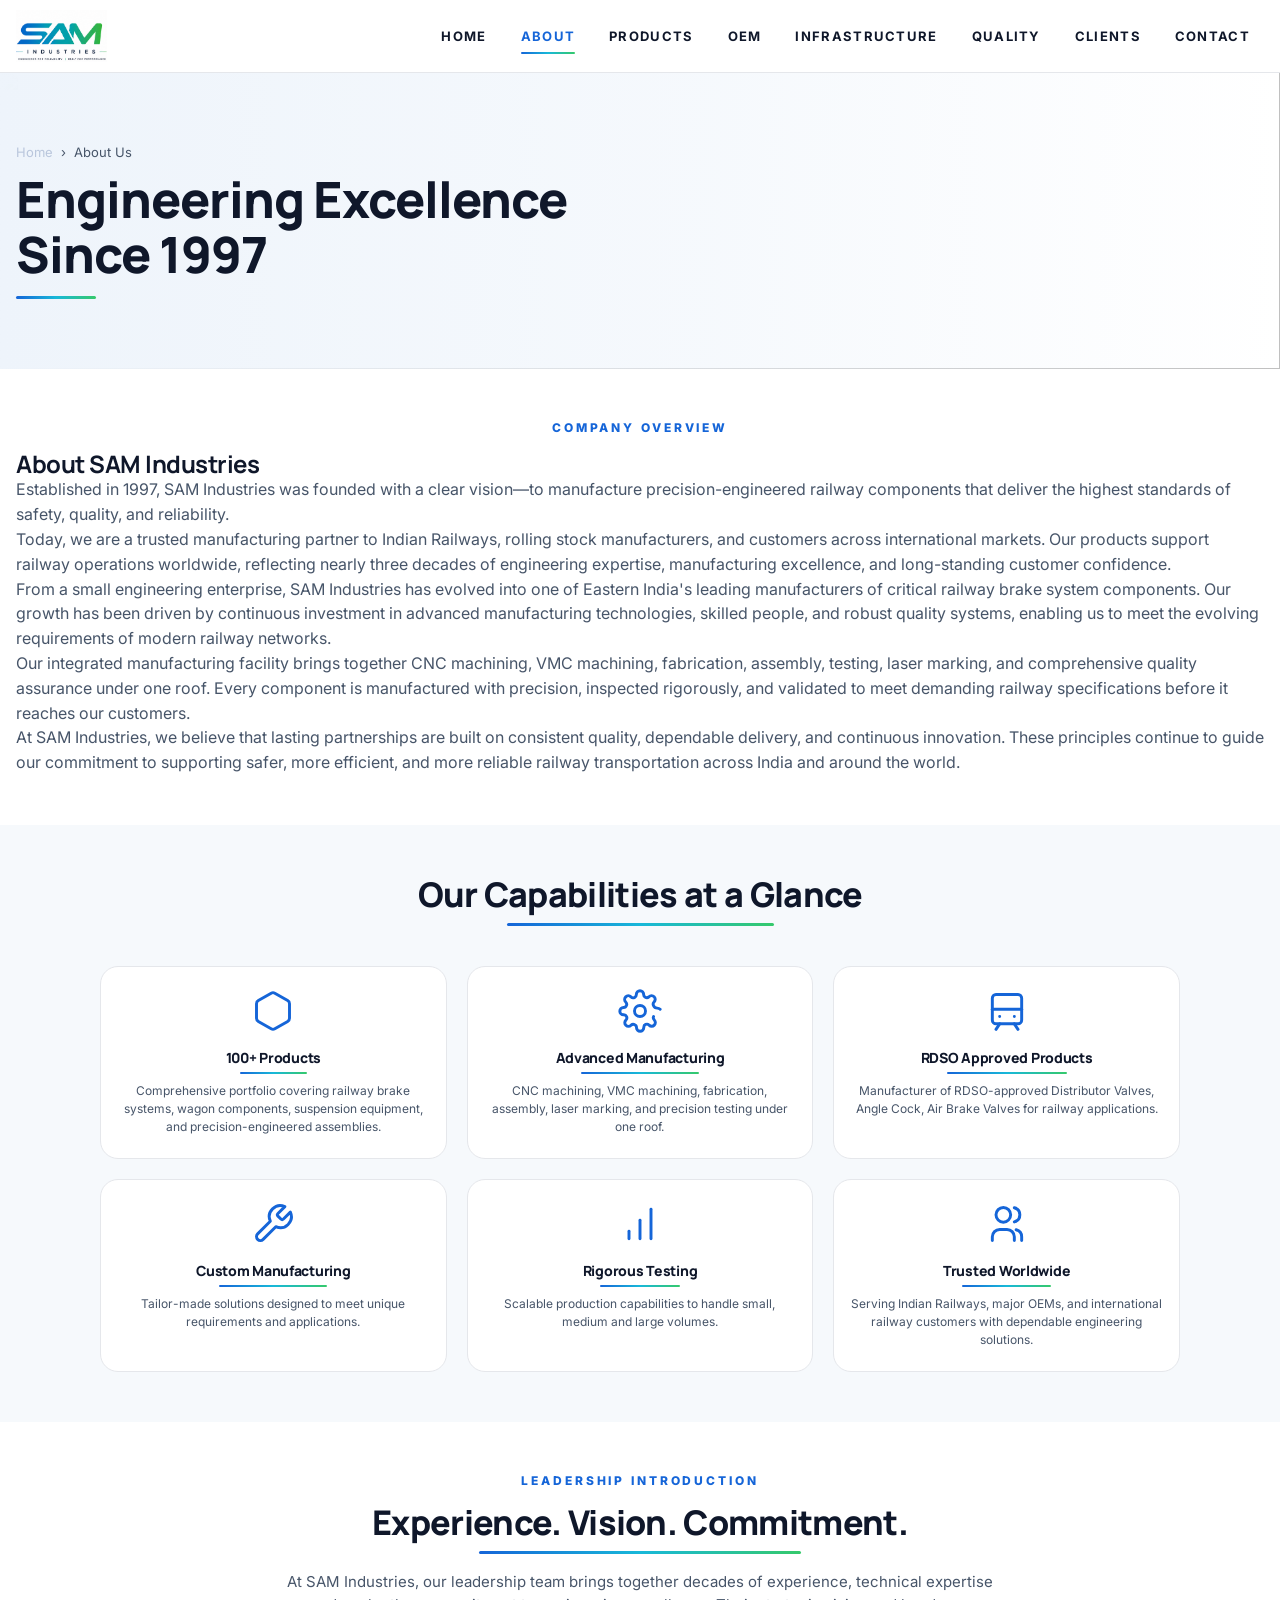
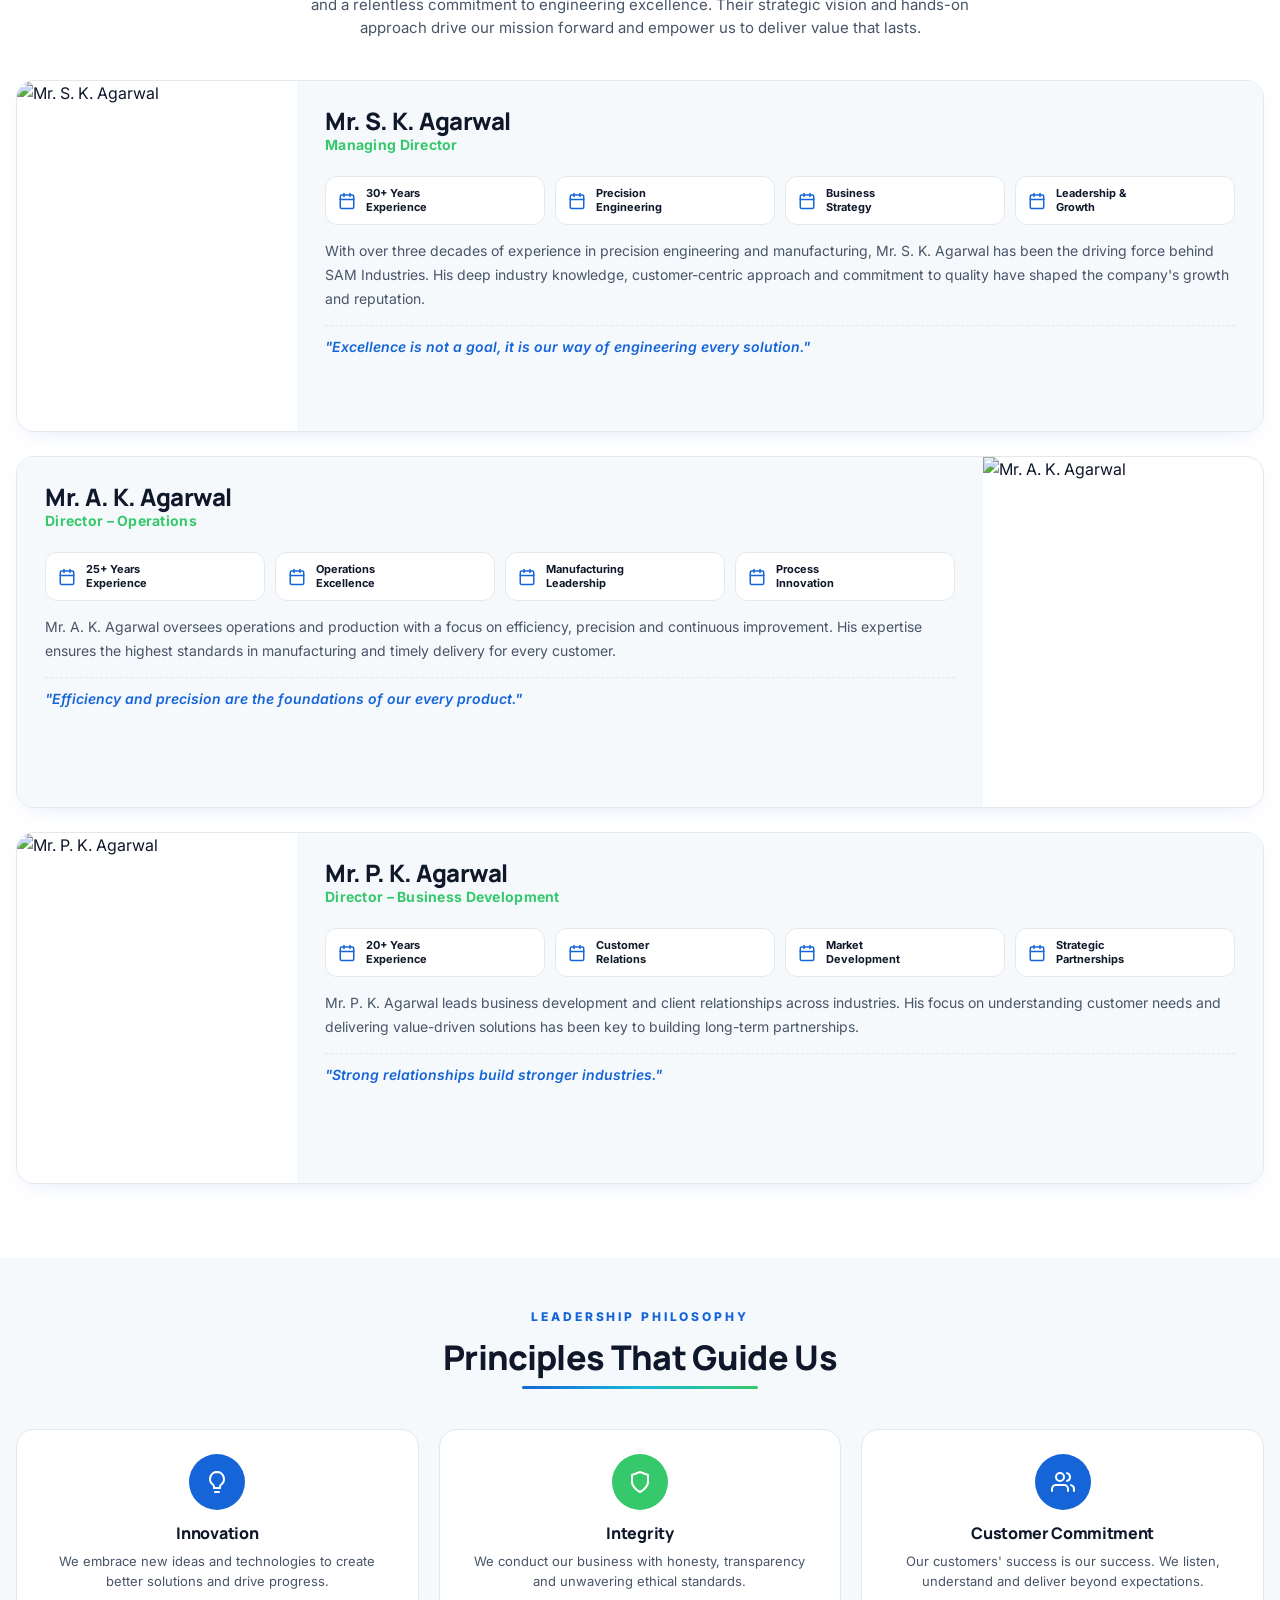
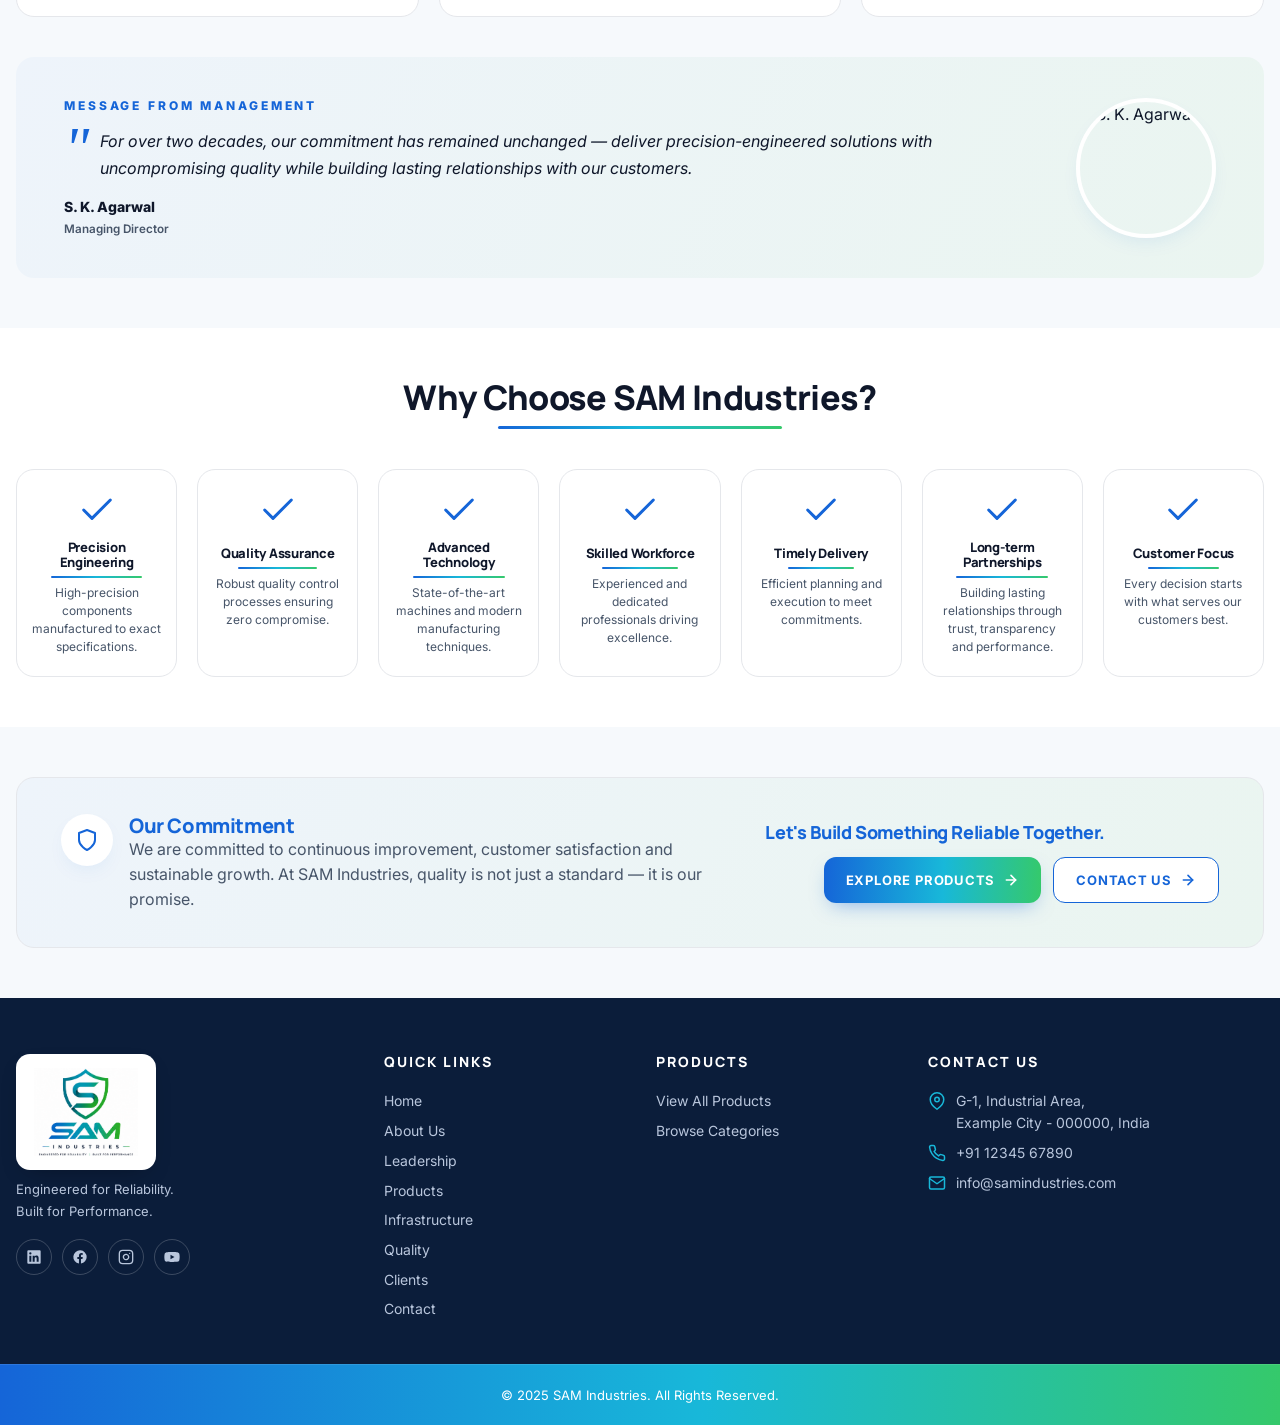
==== about.html @ 7acad13d "COntainerdive and about pages changes" ====
<!DOCTYPE html>
<html lang="en">
<head>
<meta charset="UTF-8">
<meta name="viewport" content="width=device-width, initial-scale=1.0">
<title>About — SAM Industries</title>
<meta name="description" content="Engineering Excellence Since 1997. Learn about SAM Industries mission, capabilities and story.">
<link rel="preconnect" href="https://fonts.googleapis.com">
<link rel="preconnect" href="https://fonts.gstatic.com" crossorigin>
<link rel="stylesheet" href="https://fonts.googleapis.com/css2?family=Inter:wght@400;500;600;700;800&family=Manrope:wght@500;600;700;800&display=swap">
<link rel="stylesheet" href="styles.css">
</head>
<body>

<!-- ============ NAVBAR ============ -->
<nav class="navbar">
  <div class="container nav-inner">
    <a href="index.html" class="logo brand-logo-nav-wrap"><img src="logo-nav.png" alt="SAM Industries" class="brand-logo-nav"></a>
    <div class="nav-menu">
      <a href="index.html">HOME</a>
      <a href="about.html" class="active">ABOUT</a>
      <a href="products.html">PRODUCTS</a>
      <a href="oem.html">OEM</a>
      <a href="infrastructure.html">INFRASTRUCTURE</a>
      <a href="quality.html">QUALITY</a>
      <a href="clients.html">CLIENTS</a>
      <a href="contact.html">CONTACT</a>
    </div>
    <button class="nav-toggle" aria-label="Toggle menu">
      <svg viewBox="0 0 24 24" fill="none" stroke="currentColor" stroke-width="2" stroke-linecap="round" stroke-linejoin="round"><line x1="4" y1="6" x2="20" y2="6"/><line x1="4" y1="12" x2="20" y2="12"/><line x1="4" y1="18" x2="20" y2="18"/></svg>
    </button>
  </div>
  <div class="mobile-menu">
    <a href="index.html">HOME</a>
    <a href="about.html" class="active">ABOUT</a>
    <a href="products.html">PRODUCTS</a>
    <a href="oem.html">OEM</a>
    <a href="infrastructure.html">INFRASTRUCTURE</a>
    <a href="quality.html">QUALITY</a>
    <a href="clients.html">CLIENTS</a>
    <a href="contact.html">CONTACT</a>
  </div>
</nav>
<main>
<section class="page-hero light" style="padding-block:70px">
  <div class="ph-bg"><img src="https://images.unsplash.com/photo-1581091226825-a6a2a5aee158?auto=format&fit=crop&w=1400&q=80" alt=""></div>
  <div class="container">
    <div class="breadcrumb"><a href="index.html">Home</a> &nbsp;›&nbsp; About Us</div>
    <h1>Engineering Excellence<br>Since 1997</h1>
    <div class="ph-line"></div>
  </div>
</section>
<section class="section">
  <div class="container">
    <!--<div class="split">-->
      <!--<div class="split-img"><img src="https://images.unsplash.com/photo-1504328345606-18bbc8c9d7d1?auto=format&fit=crop&w=1200&q=80" alt="Manufacturing floor"></div>-->
      <div>
        <div class="eyebrow">Company Overview</div>
        <h2>About SAM Industries</h2>
        <p>Established in 1997, SAM Industries was founded with a clear vision—to manufacture precision-engineered railway components that deliver the highest standards of safety, quality, and reliability.</p>
        <p>Today, we are a trusted manufacturing partner to Indian Railways, rolling stock manufacturers, and customers across international markets. Our products support railway operations worldwide, reflecting nearly three decades of engineering expertise, manufacturing excellence, and long-standing customer confidence.</p>
        <p>From a small engineering enterprise, SAM Industries has evolved into one of Eastern India's leading manufacturers of critical railway brake system components. Our growth has been driven by continuous investment in advanced manufacturing technologies, skilled people, and robust quality systems, enabling us to meet the evolving requirements of modern railway networks.</p>
        <p>Our integrated manufacturing facility brings together CNC machining, VMC machining, fabrication, assembly, testing, laser marking, and comprehensive quality assurance under one roof. Every component is manufactured with precision, inspected rigorously, and validated to meet demanding railway specifications before it reaches our customers.</p>
        <p>At SAM Industries, we believe that lasting partnerships are built on consistent quality, dependable delivery, and continuous innovation. These principles continue to guide our commitment to supporting safer, more efficient, and more reliable railway transportation across India and around the world.</p>
      </div>
    <!--</div>-->
  </div>
</section>
<section class="section bg-muted">
  <div class="container">
    
    <div class="section-title-wrap"><h2 class="section-title">Our Capabilities at a Glance</h2></div>
    <div class="cap-grid cap-grid-balanced">
      <div class="cap"><div class="cap-icon"><svg viewBox="0 0 24 24" fill="none" stroke="currentColor" stroke-linecap="round" stroke-linejoin="round"><path d="M21 16V8a2 2 0 0 0-1-1.73l-7-4a2 2 0 0 0-2 0l-7 4A2 2 0 0 0 3 8v8a2 2 0 0 0 1 1.73l7 4a2 2 0 0 0 2 0l7-4A2 2 0 0 0 21 16z"/></svg></div>
      <h4>100+ Products</h4><p>Comprehensive portfolio covering railway brake systems, wagon components, suspension equipment, and precision-engineered assemblies.</p></div><div class="cap"><div class="cap-icon"><svg viewBox="0 0 24 24" fill="none" stroke="currentColor" stroke-linecap="round" stroke-linejoin="round"><circle cx="12" cy="12" r="3"/><path d="M19.4 15a1.65 1.65 0 0 0 .33 1.82l.06.06a2 2 0 1 1-2.83 2.83l-.06-.06a1.65 1.65 0 0 0-1.82-.33 1.65 1.65 0 0 0-1 1.51V21a2 2 0 1 1-4 0v-.09A1.65 1.65 0 0 0 9 19.4a1.65 1.65 0 0 0-1.82.33l-.06.06a2 2 0 1 1-2.83-2.83l.06-.06a1.65 1.65 0 0 0 .33-1.82 1.65 1.65 0 0 0-1.51-1H3a2 2 0 1 1 0-4h.09A1.65 1.65 0 0 0 4.6 9a1.65 1.65 0 0 0-.33-1.82l-.06-.06a2 2 0 1 1 2.83-2.83l.06.06a1.65 1.65 0 0 0 1.82.33H9a1.65 1.65 0 0 0 1-1.51V3a2 2 0 1 1 4 0v.09a1.65 1.65 0 0 0 1 1.51 1.65 1.65 0 0 0 1.82-.33l.06-.06a2 2 0 1 1 2.83 2.83l-.06.06a1.65 1.65 0 0 0-.33 1.82V9c.36.86 1.16 1.42 2.09 1.42.6 0 1.16.24 1.58.66"/></svg></div>
      <h4>Advanced Manufacturing</h4><p>CNC machining, VMC machining, fabrication, assembly, laser marking, and precision testing under one roof.</p></div><div class="cap"><div class="cap-icon"><svg viewBox="0 0 24 24" fill="none" stroke="currentColor" stroke-linecap="round" stroke-linejoin="round"><rect x="4" y="3" width="16" height="16" rx="2"/><path d="M4 11h16"/><path d="M8 15h.01M16 15h.01"/><path d="m8 19-2 3M16 19l2 3"/></svg></div>
      <h4>RDSO Approved Products</h4><p>Manufacturer of RDSO-approved Distributor Valves, Angle Cock, Air Brake Valves for railway applications.</p></div><div class="cap"><div class="cap-icon"><svg viewBox="0 0 24 24" fill="none" stroke="currentColor" stroke-linecap="round" stroke-linejoin="round"><path d="M14.7 6.3a1 1 0 0 0 0 1.4l1.6 1.6a1 1 0 0 0 1.4 0l3.77-3.77a6 6 0 0 1-7.94 7.94l-6.91 6.91a2.12 2.12 0 0 1-3-3l6.91-6.91a6 6 0 0 1 7.94-7.94l-3.76 3.76z"/></svg></div>
      <h4>Custom Manufacturing</h4><p>Tailor-made solutions designed to meet unique requirements and applications.</p></div><div class="cap"><div class="cap-icon"><svg viewBox="0 0 24 24" fill="none" stroke="currentColor" stroke-linecap="round" stroke-linejoin="round"><line x1="12" y1="20" x2="12" y2="10"/><line x1="18" y1="20" x2="18" y2="4"/><line x1="6" y1="20" x2="6" y2="16"/></svg></div>
      <h4>Rigorous Testing</h4><p>Scalable production capabilities to handle small, medium and large volumes.</p></div><div class="cap"><div class="cap-icon"><svg viewBox="0 0 24 24" fill="none" stroke="currentColor" stroke-linecap="round" stroke-linejoin="round"><path d="M20 21v-2a4 4 0 0 0-3-3.87"/><path d="M4 21v-2a4 4 0 0 1 4-4h4a4 4 0 0 1 4 4v2"/><circle cx="10" cy="7" r="4"/><path d="M16 3.13a4 4 0 0 1 0 7.75"/></svg></div>
      <h4>Trusted Worldwide</h4><p>Serving Indian Railways, major OEMs, and international railway customers with dependable engineering solutions.</p></div>
    </div>
  </div>
</section>
<!--
<section class="section">
  <div class="container">
    <div class="split">
      <div>
        <div class="eyebrow">Our Story</div>
        <h2>Built on Passion. Driven by Precision.</h2>
        <p>SAM Industries began its journey in 1997 with a simple belief — precision and integrity can create reliable solutions that industries can depend on.</p>
        <p>What started as a small engineering unit has today grown into a modern manufacturing company known for quality, reliability and technical expertise.</p>
        <p>Over the years, we have continuously invested in advanced technology, upgraded our infrastructure and developed a skilled team that shares our commitment to excellence.</p>
        <p>Today, we take pride in delivering precision components that contribute to the efficiency and safety of critical applications across industries.</p>
      </div>
      <div class="split-img"><img src="https://images.unsplash.com/photo-1565043666747-69f6646db940?auto=format&fit=crop&w=1400&q=80" alt="Precision machining"></div>
    </div>
  </div>
</section>
<section class="section bg-muted">
  <div class="container">
    <div class="section-title-wrap"><h2 class="section-title">Vision, Mission &amp; Core Values</h2></div>
    <div class="vmv-wide">
      <div class="vmv-card"><div class="vmv-icon"><svg viewBox="0 0 24 24" fill="none" stroke="currentColor" stroke-width="1.8" stroke-linecap="round" stroke-linejoin="round"><path d="M1 12s4-8 11-8 11 8 11 8-4 8-11 8-11-8-11-8z"/><circle cx="12" cy="12" r="3"/></svg></div><div class="body"><h3>Our Vision</h3><p>To be a globally respected engineering company known for precision, innovation and reliability.</p></div></div>
      <div class="vmv-card"><div class="vmv-icon"><svg viewBox="0 0 24 24" fill="none" stroke="currentColor" stroke-width="1.8" stroke-linecap="round" stroke-linejoin="round"><circle cx="12" cy="12" r="10"/><circle cx="12" cy="12" r="6"/><circle cx="12" cy="12" r="2"/></svg></div><div class="body"><h3>Our Mission</h3><p>To deliver high-quality engineering solutions through innovation, advanced technology and a customer-first approach.</p></div></div>
      <div class="vmv-card"><div class="vmv-icon" style="background:#eaf5f0;color:var(--brand-green)"><svg viewBox="0 0 24 24" fill="none" stroke="currentColor" stroke-width="1.8" stroke-linecap="round" stroke-linejoin="round"><path d="M6 3h12l4 6-10 12L2 9z"/></svg></div><div class="body"><h3 style="color:var(--brand-green)">Our Core Values</h3><ul><li>Integrity in every action</li><li>Quality in every product</li><li>Innovation in our approach</li><li>Commitment to our customers</li><li>Respect for our people</li></ul></div></div>
    </div>
  </div>
</section>
-->
<section class="section">
  <div class="container">
    <div class="section-title-wrap">
      <div class="eyebrow">Leadership Introduction</div>
      <h2 class="section-title">Experience. Vision. Commitment.</h2>
      <p class="section-lead">At SAM Industries, our leadership team brings together decades of experience, technical expertise and a relentless commitment to engineering excellence. Their strategic vision and hands-on approach drive our mission forward and empower us to deliver value that lasts.</p>
    </div>
    
      <div class="leader-card">
        <div class="l-img"><img src="https://images.unsplash.com/photo-1560250097-0b93528c311a?auto=format&fit=crop&w=600&q=80" alt="Mr. S. K. Agarwal"></div>
        <div class="l-body">
          <div><h3>Mr. S. K. Agarwal</h3><div class="role">Managing Director</div></div>
          <div class="leader-badges"><div class="leader-badge"><svg viewBox="0 0 24 24" fill="none" stroke="currentColor" stroke-width="2" stroke-linecap="round" stroke-linejoin="round"><rect x="3" y="4" width="18" height="18" rx="2"/><line x1="16" y1="2" x2="16" y2="6"/><line x1="8" y1="2" x2="8" y2="6"/><line x1="3" y1="10" x2="21" y2="10"/></svg><span>30+ Years<br>Experience</span></div><div class="leader-badge"><svg viewBox="0 0 24 24" fill="none" stroke="currentColor" stroke-width="2" stroke-linecap="round" stroke-linejoin="round"><rect x="3" y="4" width="18" height="18" rx="2"/><line x1="16" y1="2" x2="16" y2="6"/><line x1="8" y1="2" x2="8" y2="6"/><line x1="3" y1="10" x2="21" y2="10"/></svg><span>Precision<br>Engineering</span></div><div class="leader-badge"><svg viewBox="0 0 24 24" fill="none" stroke="currentColor" stroke-width="2" stroke-linecap="round" stroke-linejoin="round"><rect x="3" y="4" width="18" height="18" rx="2"/><line x1="16" y1="2" x2="16" y2="6"/><line x1="8" y1="2" x2="8" y2="6"/><line x1="3" y1="10" x2="21" y2="10"/></svg><span>Business<br>Strategy</span></div><div class="leader-badge"><svg viewBox="0 0 24 24" fill="none" stroke="currentColor" stroke-width="2" stroke-linecap="round" stroke-linejoin="round"><rect x="3" y="4" width="18" height="18" rx="2"/><line x1="16" y1="2" x2="16" y2="6"/><line x1="8" y1="2" x2="8" y2="6"/><line x1="3" y1="10" x2="21" y2="10"/></svg><span>Leadership &<br>Growth</span></div></div>
          <p class="l-bio">With over three decades of experience in precision engineering and manufacturing, Mr. S. K. Agarwal has been the driving force behind SAM Industries. His deep industry knowledge, customer-centric approach and commitment to quality have shaped the company's growth and reputation.</p>
          <p class="l-quote">"Excellence is not a goal, it is our way of engineering every solution."</p>
        </div>
        
      </div>
      <div class="leader-card reverse">
        
        <div class="l-body">
          <div><h3>Mr. A. K. Agarwal</h3><div class="role">Director – Operations</div></div>
          <div class="leader-badges"><div class="leader-badge"><svg viewBox="0 0 24 24" fill="none" stroke="currentColor" stroke-width="2" stroke-linecap="round" stroke-linejoin="round"><rect x="3" y="4" width="18" height="18" rx="2"/><line x1="16" y1="2" x2="16" y2="6"/><line x1="8" y1="2" x2="8" y2="6"/><line x1="3" y1="10" x2="21" y2="10"/></svg><span>25+ Years<br>Experience</span></div><div class="leader-badge"><svg viewBox="0 0 24 24" fill="none" stroke="currentColor" stroke-width="2" stroke-linecap="round" stroke-linejoin="round"><rect x="3" y="4" width="18" height="18" rx="2"/><line x1="16" y1="2" x2="16" y2="6"/><line x1="8" y1="2" x2="8" y2="6"/><line x1="3" y1="10" x2="21" y2="10"/></svg><span>Operations<br>Excellence</span></div><div class="leader-badge"><svg viewBox="0 0 24 24" fill="none" stroke="currentColor" stroke-width="2" stroke-linecap="round" stroke-linejoin="round"><rect x="3" y="4" width="18" height="18" rx="2"/><line x1="16" y1="2" x2="16" y2="6"/><line x1="8" y1="2" x2="8" y2="6"/><line x1="3" y1="10" x2="21" y2="10"/></svg><span>Manufacturing<br>Leadership</span></div><div class="leader-badge"><svg viewBox="0 0 24 24" fill="none" stroke="currentColor" stroke-width="2" stroke-linecap="round" stroke-linejoin="round"><rect x="3" y="4" width="18" height="18" rx="2"/><line x1="16" y1="2" x2="16" y2="6"/><line x1="8" y1="2" x2="8" y2="6"/><line x1="3" y1="10" x2="21" y2="10"/></svg><span>Process<br>Innovation</span></div></div>
          <p class="l-bio">Mr. A. K. Agarwal oversees operations and production with a focus on efficiency, precision and continuous improvement. His expertise ensures the highest standards in manufacturing and timely delivery for every customer.</p>
          <p class="l-quote">"Efficiency and precision are the foundations of our every product."</p>
        </div>
        <div class="l-img"><img src="https://images.unsplash.com/photo-1519085360753-af0119f7cbe7?auto=format&fit=crop&w=600&q=80" alt="Mr. A. K. Agarwal"></div>
      </div>
      <div class="leader-card">
        <div class="l-img"><img src="https://images.unsplash.com/photo-1573496359142-b8d87734a5a2?auto=format&fit=crop&w=600&q=80" alt="Mr. P. K. Agarwal"></div>
        <div class="l-body">
          <div><h3>Mr. P. K. Agarwal</h3><div class="role">Director – Business Development</div></div>
          <div class="leader-badges"><div class="leader-badge"><svg viewBox="0 0 24 24" fill="none" stroke="currentColor" stroke-width="2" stroke-linecap="round" stroke-linejoin="round"><rect x="3" y="4" width="18" height="18" rx="2"/><line x1="16" y1="2" x2="16" y2="6"/><line x1="8" y1="2" x2="8" y2="6"/><line x1="3" y1="10" x2="21" y2="10"/></svg><span>20+ Years<br>Experience</span></div><div class="leader-badge"><svg viewBox="0 0 24 24" fill="none" stroke="currentColor" stroke-width="2" stroke-linecap="round" stroke-linejoin="round"><rect x="3" y="4" width="18" height="18" rx="2"/><line x1="16" y1="2" x2="16" y2="6"/><line x1="8" y1="2" x2="8" y2="6"/><line x1="3" y1="10" x2="21" y2="10"/></svg><span>Customer<br>Relations</span></div><div class="leader-badge"><svg viewBox="0 0 24 24" fill="none" stroke="currentColor" stroke-width="2" stroke-linecap="round" stroke-linejoin="round"><rect x="3" y="4" width="18" height="18" rx="2"/><line x1="16" y1="2" x2="16" y2="6"/><line x1="8" y1="2" x2="8" y2="6"/><line x1="3" y1="10" x2="21" y2="10"/></svg><span>Market<br>Development</span></div><div class="leader-badge"><svg viewBox="0 0 24 24" fill="none" stroke="currentColor" stroke-width="2" stroke-linecap="round" stroke-linejoin="round"><rect x="3" y="4" width="18" height="18" rx="2"/><line x1="16" y1="2" x2="16" y2="6"/><line x1="8" y1="2" x2="8" y2="6"/><line x1="3" y1="10" x2="21" y2="10"/></svg><span>Strategic<br>Partnerships</span></div></div>
          <p class="l-bio">Mr. P. K. Agarwal leads business development and client relationships across industries. His focus on understanding customer needs and delivering value-driven solutions has been key to building long-term partnerships.</p>
          <p class="l-quote">"Strong relationships build stronger industries."</p>
        </div>
        
      </div>
  </div>
</section>
<section class="section bg-muted">
  <div class="container">
    <div class="section-title-wrap">
      <div class="eyebrow">Leadership Philosophy</div>
      <h2 class="section-title">Principles That Guide Us</h2>
    </div>
    <div class="principles-grid">
      <div class="principle"><div class="p-icon blue"><svg viewBox="0 0 24 24" fill="none" stroke="currentColor" stroke-width="2" stroke-linecap="round" stroke-linejoin="round"><path d="M9 18h6"/><path d="M10 22h4"/><path d="M12 2a7 7 0 0 0-4 12.7c.7.5 1 1.3 1 2.1V18h6v-1.2c0-.8.3-1.6 1-2.1A7 7 0 0 0 12 2z"/></svg></div><h4>Innovation</h4><p>We embrace new ideas and technologies to create better solutions and drive progress.</p></div>
      <div class="principle"><div class="p-icon green"><svg viewBox="0 0 24 24" fill="none" stroke="currentColor" stroke-width="2" stroke-linecap="round" stroke-linejoin="round"><path d="M12 22s8-4 8-10V5l-8-3-8 3v7c0 6 8 10 8 10z"/></svg></div><h4>Integrity</h4><p>We conduct our business with honesty, transparency and unwavering ethical standards.</p></div>
      <div class="principle"><div class="p-icon blue"><svg viewBox="0 0 24 24" fill="none" stroke="currentColor" stroke-width="2" stroke-linecap="round" stroke-linejoin="round"><path d="M17 21v-2a4 4 0 0 0-4-4H5a4 4 0 0 0-4 4v2"/><circle cx="9" cy="7" r="4"/><path d="M23 21v-2a4 4 0 0 0-3-3.87"/><path d="M16 3.13a4 4 0 0 1 0 7.75"/></svg></div><h4>Customer Commitment</h4><p>Our customers' success is our success. We listen, understand and deliver beyond expectations.</p></div>
    </div>
    <div class="msg-mgmt" style="margin-top:40px">
      <div>
        <div class="eyebrow" style="text-align:left">Message from Management</div>
        <blockquote>For over two decades, our commitment has remained unchanged — deliver precision-engineered solutions with uncompromising quality while building lasting relationships with our customers.</blockquote>
        <div class="msg-author">S. K. Agarwal<small>Managing Director</small></div>
      </div>
      <div class="msg-portrait"><img src="https://images.unsplash.com/photo-1560250097-0b93528c311a?auto=format&fit=crop&w=600&q=80" alt="S. K. Agarwal"></div>
    </div>
  </div>
</section>

<section class="section">
  <div class="container">
    <div class="section-title-wrap"><h2 class="section-title">Why Choose SAM Industries?</h2></div>
    <div class="why-grid">
      <div class="why"><div class="why-icon"><svg viewBox="0 0 24 24" fill="none" stroke="currentColor" stroke-width="1.8" stroke-linecap="round" stroke-linejoin="round"><polyline points="20 6 9 17 4 12"/></svg></div><h5>Precision Engineering</h5><p>High-precision components manufactured to exact specifications.</p></div><div class="why"><div class="why-icon"><svg viewBox="0 0 24 24" fill="none" stroke="currentColor" stroke-width="1.8" stroke-linecap="round" stroke-linejoin="round"><polyline points="20 6 9 17 4 12"/></svg></div><h5>Quality Assurance</h5><p>Robust quality control processes ensuring zero compromise.</p></div><div class="why"><div class="why-icon"><svg viewBox="0 0 24 24" fill="none" stroke="currentColor" stroke-width="1.8" stroke-linecap="round" stroke-linejoin="round"><polyline points="20 6 9 17 4 12"/></svg></div><h5>Advanced Technology</h5><p>State-of-the-art machines and modern manufacturing techniques.</p></div><div class="why"><div class="why-icon"><svg viewBox="0 0 24 24" fill="none" stroke="currentColor" stroke-width="1.8" stroke-linecap="round" stroke-linejoin="round"><polyline points="20 6 9 17 4 12"/></svg></div><h5>Skilled Workforce</h5><p>Experienced and dedicated professionals driving excellence.</p></div><div class="why"><div class="why-icon"><svg viewBox="0 0 24 24" fill="none" stroke="currentColor" stroke-width="1.8" stroke-linecap="round" stroke-linejoin="round"><polyline points="20 6 9 17 4 12"/></svg></div><h5>Timely Delivery</h5><p>Efficient planning and execution to meet commitments.</p></div><div class="why"><div class="why-icon"><svg viewBox="0 0 24 24" fill="none" stroke="currentColor" stroke-width="1.8" stroke-linecap="round" stroke-linejoin="round"><polyline points="20 6 9 17 4 12"/></svg></div><h5>Long-term Partnerships</h5><p>Building lasting relationships through trust, transparency and performance.</p></div><div class="why"><div class="why-icon"><svg viewBox="0 0 24 24" fill="none" stroke="currentColor" stroke-width="1.8" stroke-linecap="round" stroke-linejoin="round"><polyline points="20 6 9 17 4 12"/></svg></div><h5>Customer Focus</h5><p>Every decision starts with what serves our customers best.</p></div>
    </div>
  </div>
</section>

<section class="section bg-muted">
  <div class="container">
    <div class="commit-banner">
      <div class="commit-head">
        <div class="commit-icon"><svg width="24" height="24" viewBox="0 0 24 24" fill="none" stroke="currentColor" stroke-width="2" stroke-linecap="round" stroke-linejoin="round"><path d="M12 22s8-4 8-10V5l-8-3-8 3v7c0 6 8 10 8 10z"/></svg></div>
        <div>
          <h3>Our Commitment</h3>
          <p>We are committed to continuous improvement, customer satisfaction and sustainable growth. At SAM Industries, quality is not just a standard — it is our promise.</p>
        </div>
      </div>
      <div>
        <h3 style="font-size:18px;margin-bottom:14px">Let's Build Something Reliable Together.</h3>
        <div class="commit-actions">
          <a href="products.html" class="btn btn-primary">Explore Products<svg class="arrow" viewBox="0 0 24 24" fill="none" stroke="currentColor" stroke-width="2.4" stroke-linecap="round" stroke-linejoin="round"><line x1="5" y1="12" x2="19" y2="12"/><polyline points="12 5 19 12 12 19"/></svg></a>
          <a href="contact.html" class="btn btn-outline">Contact Us<svg class="arrow" viewBox="0 0 24 24" fill="none" stroke="currentColor" stroke-width="2.4" stroke-linecap="round" stroke-linejoin="round"><line x1="5" y1="12" x2="19" y2="12"/><polyline points="12 5 19 12 12 19"/></svg></a>
        </div>
      </div>
    </div>

</main>

<footer class="footer">
  <div class="container">
    <div class="footer-grid">
      <div>
        <div class="brand-logo-footer-wrap"><img src="logo-footer.png" alt="SAM Industries" class="brand-logo-footer"></div>
        <p class="brand-text">Engineered for Reliability.<br>Built for Performance.</p>
        <div class="social">
          <a href="#" aria-label="LinkedIn"><svg width="16" height="16" viewBox="0 0 24 24" fill="currentColor"><path d="M20.5 2h-17A1.5 1.5 0 0 0 2 3.5v17A1.5 1.5 0 0 0 3.5 22h17a1.5 1.5 0 0 0 1.5-1.5v-17A1.5 1.5 0 0 0 20.5 2zM8 19H5v-9h3zM6.5 8.25A1.75 1.75 0 1 1 8.25 6.5 1.75 1.75 0 0 1 6.5 8.25zM19 19h-3v-4.74c0-1.42-.6-1.93-1.38-1.93A1.74 1.74 0 0 0 13 14.19a.66.66 0 0 0 0 .14V19h-3v-9h2.9v1.3a3.11 3.11 0 0 1 2.7-1.4c1.55 0 3.36.86 3.36 3.66z"/></svg></a>
          <a href="#" aria-label="Facebook"><svg width="16" height="16" viewBox="0 0 24 24" fill="currentColor"><path d="M22 12a10 10 0 1 0-11.56 9.88v-7H8v-2.87h2.44V9.75c0-2.41 1.44-3.75 3.64-3.75a15 15 0 0 1 2.16.19v2.36h-1.22c-1.2 0-1.57.75-1.57 1.51v1.81h2.67L15.7 14.9h-2.24v7A10 10 0 0 0 22 12z"/></svg></a>
          <a href="#" aria-label="Instagram"><svg width="16" height="16" viewBox="0 0 24 24" fill="none" stroke="currentColor" stroke-width="2" stroke-linecap="round" stroke-linejoin="round"><rect x="2" y="2" width="20" height="20" rx="5"/><path d="M16 11.37A4 4 0 1 1 12.63 8 4 4 0 0 1 16 11.37z"/><line x1="17.5" y1="6.5" x2="17.51" y2="6.5"/></svg></a>
          <a href="#" aria-label="YouTube"><svg width="16" height="16" viewBox="0 0 24 24" fill="currentColor"><path d="M23 7.2a3 3 0 0 0-2.1-2.1C19 4.5 12 4.5 12 4.5s-7 0-8.9.6A3 3 0 0 0 1 7.2 31 31 0 0 0 .5 12 31 31 0 0 0 1 16.8a3 3 0 0 0 2.1 2.1c1.9.6 8.9.6 8.9.6s7 0 8.9-.6a3 3 0 0 0 2.1-2.1 31 31 0 0 0 .5-4.8 31 31 0 0 0-.5-4.8zM9.75 15.5v-7l6 3.5z"/></svg></a>
        </div>
      </div>
      <div>
        <h4>Quick Links</h4>
        <a href="index.html">Home</a>
        <a href="about.html">About Us</a>
        <a href="leadership.html">Leadership</a>
        <a href="products.html">Products</a>
        <a href="infrastructure.html">Infrastructure</a>
        <a href="quality.html">Quality</a>
        <a href="clients.html">Clients</a>
        <a href="contact.html">Contact</a>
      </div>
      <div>
        <h4>Products</h4>
        <a href="products.html">View All Products</a>
        <a href="products.html">Browse Categories</a>
      </div>
      <div>
        <h4>Contact Us</h4>
        <div class="contact-line"><svg viewBox="0 0 24 24" fill="none" stroke="currentColor" stroke-width="2" stroke-linecap="round" stroke-linejoin="round"><path d="M21 10c0 7-9 13-9 13s-9-6-9-13a9 9 0 0 1 18 0z"/><circle cx="12" cy="10" r="3"/></svg><span>G-1, Industrial Area,<br>Example City - 000000, India</span></div>
        <div class="contact-line"><svg viewBox="0 0 24 24" fill="none" stroke="currentColor" stroke-width="2" stroke-linecap="round" stroke-linejoin="round"><path d="M22 16.92v3a2 2 0 0 1-2.18 2 19.79 19.79 0 0 1-8.63-3.07 19.5 19.5 0 0 1-6-6 19.79 19.79 0 0 1-3.07-8.67A2 2 0 0 1 4.11 2h3a2 2 0 0 1 2 1.72 12.84 12.84 0 0 0 .7 2.81 2 2 0 0 1-.45 2.11L8.09 9.91a16 16 0 0 0 6 6l1.27-1.27a2 2 0 0 1 2.11-.45 12.84 12.84 0 0 0 2.81.7A2 2 0 0 1 22 16.92z"/></svg><span>+91 12345 67890</span></div>
        <div class="contact-line"><svg viewBox="0 0 24 24" fill="none" stroke="currentColor" stroke-width="2" stroke-linecap="round" stroke-linejoin="round"><path d="M4 4h16c1.1 0 2 .9 2 2v12c0 1.1-.9 2-2 2H4c-1.1 0-2-.9-2-2V6c0-1.1.9-2 2-2z"/><polyline points="22,6 12,13 2,6"/></svg><span>info@samindustries.com</span></div>
      </div>
    </div>
  </div>
  <div class="footer-bottom">© 2025 SAM Industries. All Rights Reserved.</div>
</footer>
<script src="script.js"></script></body></html>
---- styles.css ----
/* =========================================================
   SAM Industries — vanilla CSS3
   Colors, spacing and tokens per Design Bible v1.0
   ========================================================= */

:root{
  --brand-blue:#1565D8;
  --brand-blue-dark:#0B2A5B;
  --brand-cyan:#18B8D9;
  --brand-green:#35C96B;

  --ink:#0F172A;
  --ink-muted:#475569;
  --bg:#FFFFFF;
  --bg-muted:#F6F9FC;
  --hairline:#E5E7EB;

  --radius-btn:12px;
  --radius-card:18px;
  --radius-input:12px;

  --shadow-sm:0 2px 8px -4px rgba(15,23,42,.08);
  --shadow-card:0 8px 24px -12px rgba(21,101,216,.18);
  --shadow-card-hover:0 20px 40px -18px rgba(21,101,216,.28);

  --gradient:linear-gradient(92deg,var(--brand-blue) 0%,var(--brand-cyan) 55%,var(--brand-green) 100%);
  --gradient-underline:linear-gradient(90deg,var(--brand-blue),var(--brand-cyan),var(--brand-green));

  --font-body:'Inter',system-ui,-apple-system,Segoe UI,Roboto,sans-serif;
  --font-display:'Manrope','Inter',system-ui,sans-serif;

  --container:1800px;
}

*,*::before,*::after{box-sizing:border-box;margin:0;padding:0}
html{scroll-behavior:smooth;-webkit-text-size-adjust:100%}
body{
  font-family:var(--font-body);
  color:var(--ink);
  background:var(--bg);
  line-height:1.55;
  -webkit-font-smoothing:antialiased;
  overflow-x:hidden;
}
img{max-width:100%;display:block}
a{color:inherit;text-decoration:none}
button{font:inherit;cursor:pointer;border:none;background:none;color:inherit}
input,textarea,select{font:inherit;color:inherit}

h1,h2,h3,h4,h5{font-family:var(--font-display);letter-spacing:-.02em;color:var(--ink);line-height:1.15}
p{color:var(--ink-muted)}
/*
.container{max-width:var(--container);margin-inline:auto;padding-inline:20px}
@media(min-width:768px){.container{padding-inline:32px}}
@media(min-width:1280px){.container{padding-inline:64px}}
*/
.container{
    max-width:var(--container);
    margin-inline:auto;
    padding-inline:16px;
}
/*
.section{padding-block:56px}
@media(min-width:768px){.section{padding-block:88px}}
@media(min-width:1280px){.section{padding-block:112px}}
*/
.section{padding-block:50px;}


.bg-muted{background:var(--bg-muted)}
.text-gradient{
  background:var(--gradient);
  -webkit-background-clip:text;background-clip:text;color:transparent;
  -webkit-text-fill-color:transparent;
}
.eyebrow{
  font-size:12px;font-weight:800;letter-spacing:.24em;text-transform:uppercase;
  color:var(--brand-blue);margin-bottom:12px;text-align:center;
}
.section-title{
  font-size:clamp(24px,3vw,34px);font-weight:800;text-align:center;
  padding-bottom:12px;position:relative;display:inline-block;
}
.section-title-wrap{text-align:center;margin-bottom:40px}
.section-title::after{
  content:"";position:absolute;left:20%;right:20%;bottom:0;height:3px;border-radius:3px;
  background:var(--gradient-underline);
}
.section-lead{max-width:720px;margin:16px auto 0;text-align:center;color:var(--ink-muted);font-size:15px}

/* =============== Buttons =============== */
.btn{
  display:inline-flex;align-items:center;gap:8px;
  padding:12px 22px;border-radius:var(--radius-btn);
  font-weight:700;font-size:13px;letter-spacing:.06em;text-transform:uppercase;
  transition:transform .3s ease,box-shadow .3s ease,background .3s ease,color .3s ease;
  white-space:nowrap;
}
.btn .arrow{width:16px;height:16px;transition:transform .3s ease}
.btn:hover .arrow{transform:translateX(4px)}
.btn-primary{background:var(--gradient);color:#fff;box-shadow:0 8px 20px -8px rgba(21,101,216,.5)}
.btn-primary:hover{transform:translateY(-2px);box-shadow:0 14px 28px -10px rgba(21,101,216,.55)}
.btn-secondary{background:#fff;color:var(--ink);border:1.5px solid var(--ink)}
.btn-secondary:hover{border-color:var(--brand-blue);color:var(--brand-blue);transform:translateY(-2px)}
.btn-outline{background:#fff;color:var(--brand-blue);border:1.5px solid var(--brand-blue)}
.btn-outline:hover{background:var(--brand-blue);color:#fff}

/* =============== Navbar =============== */
.navbar{
  position:fixed;top:0;left:0;right:0;z-index:50;
  background:rgba(255,255,255,.92);backdrop-filter:blur(12px);
  border-bottom:1px solid var(--hairline);
}
.nav-inner{
  display:flex;align-items:center;justify-content:space-between;
  height:72px;
}
.logo{display:flex;flex-direction:column;line-height:1}
.logo .logo-title{font-family:var(--font-display);font-weight:800;font-size:26px;letter-spacing:-.02em;
  background:var(--gradient);-webkit-background-clip:text;background-clip:text;color:transparent}
.logo .logo-sub{font-size:10px;font-weight:700;letter-spacing:.28em;color:var(--ink-muted);margin-top:2px}

.nav-menu{display:none;gap:6px;align-items:center}
@media(min-width:1024px){.nav-menu{display:flex}}
.nav-menu a{
  padding:10px 14px;font-size:13px;font-weight:700;letter-spacing:.1em;text-transform:uppercase;
  color:var(--ink);border-radius:8px;position:relative;
}
.nav-menu a:hover{color:var(--brand-blue)}
.nav-menu a.active{color:var(--brand-blue)}
.nav-menu a.active::after{
  content:"";position:absolute;left:14px;right:14px;bottom:2px;height:2px;
  background:var(--gradient-underline);border-radius:2px;
}

.nav-toggle{display:inline-flex;padding:8px;border-radius:8px}
@media(min-width:1024px){.nav-toggle{display:none}}
.nav-toggle svg{width:24px;height:24px;stroke:var(--ink)}

.mobile-menu{
  display:none;position:fixed;top:72px;left:0;right:0;background:#fff;
  border-bottom:1px solid var(--hairline);padding:16px 20px 24px;
  box-shadow:0 20px 30px -20px rgba(0,0,0,.15);
}
.mobile-menu.open{display:block}
.mobile-menu a{
  display:block;padding:14px 8px;border-bottom:1px solid var(--hairline);
  font-size:14px;font-weight:700;letter-spacing:.08em;text-transform:uppercase;color:var(--ink);
}
.mobile-menu a:last-child{border-bottom:none}
.mobile-menu a.active{color:var(--brand-blue)}

/* main offset for fixed navbar */
main{padding-top:72px}

/* =============== Hero (home) =============== */

.hero-home{
    position:relative;
    overflow:hidden;
    min-height:620px;
}
.hero-home .hero-grid{
    display:flex;
    align-items:center;
    min-height:620px;
    padding-block:80px;
}
/*
.hero-home{
  position:relative;overflow:hidden;
  background:linear-gradient(115deg,#eef4fb 0%,#f2f8fc 55%,#eef7f3 100%);
}

.hero-home .hero-grid{
  display:grid;grid-template-columns:1fr;gap:40px;align-items:center;
  min-height:520px;padding-block:60px;
}
  */
@media(min-width:900px){
  /*.hero-home .hero-grid{grid-template-columns:1fr 1fr;min-height:620px;padding-block:80px}
  */
  .hero-home .hero-img{
    position:absolute;
    inset:0;
    z-index:0;
}
  }
.hero-home h1{
  font-size:clamp(32px,5vw,58px);font-weight:800;line-height:1.05;letter-spacing:-.02em;
}
.hero-home .hero-desc{
  margin-top:22px;max-width:460px;font-size:17px;color:var(--ink-muted);line-height:1.6;
}
.hero-home .hero-ctas{margin-top:32px;display:flex;flex-wrap:wrap;gap:12px}
/*
.hero-home .hero-img{
  border-radius:var(--radius-card);overflow:hidden;
  aspect-ratio:16/11;
}*/
.hero-home .hero-img{
    position:absolute;
    inset:0;
    overflow:hidden;
    z-index:0;
}
.hero-home .hero-img img{width:100%;height:100%;object-fit:cover}
/* Keep content above image */
.hero-home .container{
    position:relative;
    z-index:2;
}

/* White overlay for readability */
.hero-home::before{
    content:"";
    position:absolute;
    inset:0;
    z-index:1;

    background:linear-gradient(
        90deg,
        rgba(255,255,255,.95) 0%,
        rgba(255,255,255,.88) 35%,
        rgba(255,255,255,.45) 60%,
        rgba(255,255,255,0) 100%
    );
}
/*
@media(min-width:900px){
  .hero-home .hero-img{
    aspect-ratio:auto;height:520px;
    -webkit-mask-image:linear-gradient(90deg,transparent 0,#000 25%);
            mask-image:linear-gradient(90deg,transparent 0,#000 25%);
  }
}*/

/* =============== Stats strip =============== */
.stats-strip{
  margin-top:-40px;position:relative;z-index:5;
}
.stats-card{
  background:#fff;border:1px solid var(--hairline);border-radius:var(--radius-card);
  box-shadow:var(--shadow-card);padding:20px;
  display:grid;grid-template-columns:repeat(2,1fr);gap:12px;
}
@media(min-width:768px){.stats-card{grid-template-columns:repeat(5,1fr);padding:28px}}
.stat{
  display:flex;flex-direction:column;align-items:center;gap:6px;padding:8px;
  text-align:center;
}
.stat .stat-icon{
  width:44px;height:44px;display:inline-flex;align-items:center;justify-content:center;
  color:var(--brand-blue);
}
.stat .stat-icon svg{width:32px;height:32px;stroke-width:1.8}
.stat .stat-value{font-family:var(--font-display);font-weight:800;font-size:22px;color:var(--brand-blue)}
.stat .stat-label{font-size:12px;color:var(--ink-muted);font-weight:500}

/* =============== About preview =============== */
.about-preview{
  display:grid;grid-template-columns:1fr;gap:32px;align-items:center;
}
@media(min-width:900px){.about-preview{grid-template-columns:1fr 1fr;gap:64px}}
/*.about-preview .about-img{border-radius:var(--radius-card);overflow:hidden;box-shadow:var(--shadow-card);aspect-ratio:4/3}*/
.about-preview .about-img{
    max-width:500px;   /* adjust */
    margin:0 auto;
    aspect-ratio:4/3;
    border-radius:var(--radius-card);
    overflow:hidden;
    box-shadow:var(--shadow-card);
}
.about-preview .about-img img{width:100%;height:100%;object-fit:cover}
.about-preview h2{
  font-size:clamp(28px,3.4vw,38px);font-weight:800;padding-bottom:10px;
  position:relative;display:inline-block;
}
.about-preview h2::after{
  content:"";position:absolute;left:0;bottom:0;height:3px;width:80px;border-radius:3px;
  background:var(--gradient-underline);
}
.about-preview p{margin-top:20px;font-size:16px;max-width:520px;line-height:1.7}
.about-preview .btn{margin-top:28px}

/* =============== Product carousel =============== */
.carousel{position:relative}
.carousel-viewport{overflow:hidden}
.carousel-track{
  display:grid;gap:20px;transition:none;
  grid-template-columns:repeat(4,minmax(0,1fr));
}
@media(max-width:1279px){.carousel-track{grid-template-columns:repeat(3,minmax(0,1fr))}}
@media(max-width:1023px){.carousel-track{grid-template-columns:repeat(2,minmax(0,1fr))}}
@media(max-width:639px){.carousel-track{grid-template-columns:1fr}}

.product-card{
  background:#fff;border:1px solid var(--hairline);border-radius:var(--radius-card);
  overflow:hidden;transition:all .35s ease;position:relative;
  display:flex;flex-direction:column;
}
.product-card:hover{
  transform:translateY(-8px);box-shadow:var(--shadow-card-hover);border-color:transparent;
  background-image:linear-gradient(#fff,#fff),var(--gradient);
  background-origin:border-box;background-clip:padding-box,border-box;
}
.product-card .p-img{aspect-ratio:4/3;overflow:hidden;background:#f6f9fc;display:flex;align-items:center;justify-content:center}
.product-card .p-img img{width:100%;height:100%;object-fit:contain;padding:12px;transition:transform .5s ease}
.product-card:hover .p-img img{transform:scale(1.05)}
.product-card .p-body{padding:16px 18px 20px;display:flex;flex-direction:column;gap:6px}
.product-card .p-name{font-family:var(--font-display);font-weight:800;font-size:16px;color:var(--ink)}
.product-card .p-cat{font-size:12px;color:var(--brand-blue);font-weight:600;background:#eef4fb;padding:4px 10px;border-radius:999px;align-self:flex-start;margin-top:4px}
.product-card .p-view{
  margin-top:10px;display:inline-flex;align-items:center;gap:6px;
  font-size:12px;font-weight:700;letter-spacing:.08em;text-transform:uppercase;color:var(--brand-blue);
  opacity:0;transform:translateY(4px);transition:all .3s ease;
}
.product-card:hover .p-view{opacity:1;transform:translateY(0)}

.carousel-arrow{
  position:absolute;top:50%;transform:translateY(-50%);z-index:5;
  width:44px;height:44px;border-radius:999px;background:#fff;border:1px solid var(--hairline);
  box-shadow:var(--shadow-card);display:none;align-items:center;justify-content:center;color:var(--ink);
  transition:all .3s ease;
}
.carousel-arrow:hover{background:var(--gradient);color:#fff;border-color:transparent}
.carousel-arrow.prev{left:-18px}
.carousel-arrow.next{right:-18px}
@media(min-width:768px){.carousel-arrow{display:inline-flex}}
.carousel-dots{display:flex;justify-content:center;gap:6px;margin-top:24px}
.carousel-dots button{width:8px;height:8px;border-radius:999px;background:rgba(15,23,42,.2);transition:all .3s}
.carousel-dots button.active{width:26px;background:var(--gradient)}

/* =============== VMV cards =============== */
.vmv-grid{display:grid;grid-template-columns:1fr;gap:20px}
@media(min-width:768px){.vmv-grid{grid-template-columns:repeat(3,1fr);gap:24px}}
.vmv-card{
  background:#fff;border:1px solid var(--hairline);border-radius:var(--radius-card);
  padding:28px;box-shadow:var(--shadow-card);transition:all .35s ease;
  display:flex;flex-direction:column;
}
.vmv-card:hover{transform:translateY(-6px);box-shadow:var(--shadow-card-hover)}
.vmv-card .vmv-icon{
  width:52px;height:52px;border-radius:14px;background:#eef4fb;color:var(--brand-blue);
  display:inline-flex;align-items:center;justify-content:center;margin-bottom:16px;transition:all .3s ease;
}
.vmv-card:hover .vmv-icon{background:var(--gradient);color:#fff}
.vmv-card .vmv-icon svg{width:26px;height:26px}
.vmv-card h3{font-size:20px;font-weight:800;
  background:var(--gradient);-webkit-background-clip:text;background-clip:text;color:transparent}
.vmv-card p{margin-top:10px;font-size:14px;line-height:1.6}
.vmv-card .vmv-more{
  margin-top:16px;font-size:12px;font-weight:700;color:var(--brand-blue);letter-spacing:.1em;text-transform:uppercase;
  display:inline-flex;align-items:center;gap:6px;
}

/* =============== Certifications strip =============== */
.certs-grid{
  display:grid;grid-template-columns:repeat(2,1fr);gap:16px;max-width:900px;margin:0 auto;
}
@media(min-width:768px){.certs-grid{
  display:flex;
  justify-content:center;
  align-items:center;
  flex-wrap:wrap;
  gap:20px;
  max-width:900px;
  margin:0 auto;
}}
/*
.cert{
  height:110px;background:#fff;border:1px solid var(--hairline);border-radius:14px;
  display:flex;flex-direction:column;align-items:center;justify-content:center;gap:4px;
  font-weight:800;color:var(--brand-blue);font-family:var(--font-display);
  transition:all .3s ease;text-align:center;padding:8px;
}
.cert:hover{transform:translateY(-4px);box-shadow:var(--shadow-card)}
.cert .cert-top{font-size:24px;color:var(--brand-blue)}
.cert .cert-btm{font-size:12px;color:var(--ink-muted);font-weight:600;letter-spacing:.06em}
*/
.cert{
  width:180px;
  height:160px;
  background:#fff;
  border:1px solid var(--hairline);
  border-radius:14px;

  display:flex;
  flex-direction:column;
  align-items:center;
  justify-content:center;

  gap:6px;
  text-align:center;

  font-weight:800;
  color:var(--brand-blue);
  font-family:var(--font-display);

  transition:.3s ease;
}

.cert:hover{
  transform:translateY(-4px);
  box-shadow:var(--shadow-card);
}

.cert .cert-top{
  font-size:24px;
  color:var(--brand-blue);
}

.cert .cert-btm{
  font-size:13px;
  font-weight:600;
  color:var(--ink-muted);
  letter-spacing:.04em;
}
.cert img{
    max-width:80%;
    max-height:55px;
    width:auto;
    height:auto;
    object-fit:contain;
    display:block;
    margin:0 auto 12px;
}
/* =============== CTA banner =============== */
.cta-banner{
  background:linear-gradient(115deg,#f0f7ff 0%,#eef8f2 100%);
  border-top:1px solid var(--hairline);border-bottom:1px solid var(--hairline);
}
.cta-inner{
  display:grid;grid-template-columns:1fr;gap:20px;align-items:center;padding-block:32px;
}
@media(min-width:768px){.cta-inner{grid-template-columns:1fr auto;padding-block:40px}}
.cta-inner h3{font-size:clamp(22px,2.6vw,30px);font-weight:800}
.cta-actions{display:flex;flex-wrap:wrap;gap:12px}

/* =============== Footer =============== */
.footer{background:#0B1D3A;color:#E6ECF5;padding:56px 0 0}
.footer-grid{display:grid;grid-template-columns:1fr;gap:32px}
@media(min-width:768px){.footer-grid{grid-template-columns:1.4fr 1fr 1fr 1.4fr}}
.footer h4{color:#fff;font-size:14px;font-weight:800;letter-spacing:.14em;text-transform:uppercase;margin-bottom:16px}
.footer a{color:#B9C6DC;font-size:14px;display:block;padding:4px 0;transition:color .2s}
.footer a:hover{color:#fff}
.footer .brand-text{font-size:13px;color:#B9C6DC;margin-top:8px;line-height:1.7}
.footer .social{display:flex;gap:10px;margin-top:16px}
.footer .social a{
  width:36px;height:36px;border-radius:999px;border:1px solid rgba(255,255,255,.2);
  display:inline-flex;align-items:center;justify-content:center;padding:0;
}
.footer .social a:hover{background:var(--gradient);border-color:transparent}
.footer .contact-line{display:flex;gap:10px;align-items:flex-start;font-size:14px;color:#B9C6DC;padding:4px 0}
.footer .contact-line svg{width:18px;height:18px;flex-shrink:0;color:var(--brand-cyan);margin-top:2px}
.footer-bottom{
  border-top:1px solid rgba(255,255,255,.1);margin-top:40px;padding:20px 0;
  background:var(--gradient);text-align:center;font-size:13px;color:#fff;
}

/* =============== Page hero (inner pages) =============== */
.page-hero{position:relative;overflow:hidden;color:#fff;padding-block:70px}
.page-hero .ph-bg{position:absolute;inset:0;z-index:0}
.page-hero .ph-bg img{width:100%;height:100%;object-fit:cover}
.page-hero .ph-bg::after{
  content:"";position:absolute;inset:0;
  background:linear-gradient(90deg,rgba(11,29,58,.92) 0%,rgba(11,29,58,.75) 55%,rgba(11,29,58,.35) 100%);
}
.page-hero .container{position:relative;z-index:2}
.page-hero .breadcrumb{font-size:13px;color:#B9C6DC;margin-bottom:10px}
.page-hero .breadcrumb a{color:#B9C6DC}
.page-hero .breadcrumb a:hover{color:#fff}
.page-hero h1{
  color:#fff;font-size:clamp(30px,4.2vw,50px);font-weight:800;line-height:1.1;max-width:640px;
}
.page-hero h1 .accent{background:linear-gradient(92deg,#5DD6F2,#4EE49B);
  -webkit-background-clip:text;background-clip:text;color:transparent}
.page-hero .ph-line{width:80px;height:3px;background:var(--gradient-underline);border-radius:3px;margin-top:14px}
.page-hero p{color:#D6DEEC;margin-top:20px;max-width:460px;font-size:15px;line-height:1.65}

/* light variant */
.page-hero.light .ph-bg::after{background:linear-gradient(90deg,#eef4fb 0%,rgba(238,244,251,.55) 55%,transparent 100%)}
.page-hero.light{color:var(--ink)}
.page-hero.light .breadcrumb{color:var(--ink-muted)}
.page-hero.light h1{color:var(--ink)}
.page-hero.light p{color:var(--ink-muted)}

/* =============== Capability grid (about) =============== */
.cap-grid{
  display:grid;gap:16px;
  grid-template-columns:repeat(2,1fr);
}
@media(min-width:768px){.cap-grid{grid-template-columns:repeat(4,1fr)}}
@media(min-width:1200px){.cap-grid{grid-template-columns:repeat(7,1fr)}}
.cap{
  background:#fff;border:1px solid var(--hairline);border-radius:var(--radius-card);
  padding:22px 16px;text-align:center;transition:all .3s ease;
}
.cap:hover{transform:translateY(-4px);box-shadow:var(--shadow-card)}
.cap-icon{width:44px;height:44px;color:var(--brand-blue);margin:0 auto 12px}
.cap-icon svg{width:100%;height:100%;stroke-width:1.6}
.cap h4{font-size:14px;font-weight:800;color:var(--ink);padding-bottom:8px;position:relative;display:inline-block;margin-bottom:8px}
.cap h4::after{content:"";position:absolute;left:15%;right:15%;bottom:0;height:2px;border-radius:2px;background:var(--gradient-underline)}
.cap p{font-size:12px;line-height:1.5}

/* =============== Feature 2x2 grid (about story) =============== */
.split{display:grid;gap:36px;grid-template-columns:1fr;align-items:center}
@media(min-width:900px){.split{grid-template-columns:1fr 1fr;gap:56px}}
.split .split-img{border-radius:var(--radius-card);overflow:hidden;aspect-ratio:4/3;box-shadow:var(--shadow-card)}
.split .split-img img{width:100%;height:100%;object-fit:cover}
.split .eyebrow{text-align:left;margin-bottom:8px}
.split h2{font-size:clamp(24px,2.6vw,32px);font-weight:800;padding-bottom:8px;position:relative;display:inline-block}
.split h2::after{content:"";position:absolute;left:0;bottom:0;height:3px;width:70px;border-radius:3px;background:var(--gradient-underline)}
.split p{margin-top:12px;font-size:15px;line-height:1.7;max-width:560px}

/* =============== VMV wide (about) =============== */
.vmv-wide{display:grid;gap:20px;grid-template-columns:1fr}
@media(min-width:900px){.vmv-wide{grid-template-columns:repeat(3,1fr)}}
.vmv-wide .vmv-card{padding:26px;flex-direction:row;align-items:flex-start;gap:16px}
.vmv-wide .vmv-card .vmv-icon{flex-shrink:0;margin-bottom:0}
.vmv-wide .vmv-card .body h3{background:none;-webkit-text-fill-color:initial;color:var(--brand-blue);font-size:18px}
.vmv-wide .vmv-card ul{margin-top:10px;padding-left:4px;list-style:none;display:flex;flex-direction:column;gap:6px}
.vmv-wide .vmv-card ul li{font-size:13px;color:var(--ink-muted);display:flex;gap:8px;align-items:flex-start}
.vmv-wide .vmv-card ul li::before{content:"";width:14px;height:14px;border-radius:999px;background:var(--brand-green);flex-shrink:0;margin-top:3px;
  background-image:url("data:image/svg+xml;utf8,<svg xmlns='http://www.w3.org/2000/svg' viewBox='0 0 24 24' fill='none' stroke='white' stroke-width='4' stroke-linecap='round' stroke-linejoin='round'><polyline points='20 6 9 17 4 12'/></svg>");
  background-size:70%;background-position:center;background-repeat:no-repeat}

/* Why choose grid */
.why-grid{display:grid;grid-template-columns:repeat(2,1fr);gap:20px}
@media(min-width:900px){.why-grid{grid-template-columns:repeat(4,1fr)}}
@media(min-width:1200px){.why-grid{grid-template-columns:repeat(7,1fr)}}
.why{background:#fff;border:1px solid var(--hairline);border-radius:var(--radius-card);padding:20px 14px;text-align:center;transition:.3s}
.why:hover{transform:translateY(-4px);box-shadow:var(--shadow-card)}
.why .why-icon{width:40px;height:40px;color:var(--brand-blue);margin:0 auto 10px}
.why h5{font-size:13px;font-weight:800;padding-bottom:8px;margin-bottom:6px;position:relative;display:inline-block}
.why h5::after{content:"";position:absolute;left:15%;right:15%;bottom:0;height:2px;background:var(--gradient-underline);border-radius:2px}
.why p{font-size:12px;line-height:1.5}

/* Commitment banner */
.commit-banner{
  background:linear-gradient(115deg,#eef4fb 0%,#eaf5f0 100%);
  border-radius:var(--radius-card);border:1px solid var(--hairline);
  padding:28px;display:grid;grid-template-columns:1fr;gap:24px;align-items:center;
}
@media(min-width:900px){.commit-banner{grid-template-columns:1.5fr 1fr;padding:36px 44px}}
.commit-banner .commit-head{display:flex;gap:16px;align-items:flex-start}
.commit-banner .commit-icon{
  width:52px;height:52px;border-radius:999px;background:#fff;color:var(--brand-blue);
  display:flex;align-items:center;justify-content:center;flex-shrink:0;box-shadow:var(--shadow-card);
}
.commit-banner h3{font-size:20px;font-weight:800;color:var(--brand-blue)}
.commit-banner .commit-actions{display:flex;flex-wrap:wrap;gap:12px;justify-content:flex-end}

/* =============== Leadership =============== */
.leader-card{
  display:grid;grid-template-columns:1fr;gap:0;border:1px solid var(--hairline);
  border-radius:var(--radius-card);overflow:hidden;background:#fff;box-shadow:var(--shadow-card);
  margin-bottom:24px;transition:.3s;
}
.leader-card:hover{box-shadow:var(--shadow-card-hover);transform:translateY(-2px)}
@media(min-width:768px){.leader-card{grid-template-columns:280px 1fr}}
.leader-card.reverse{direction:ltr}
@media(min-width:768px){.leader-card.reverse{grid-template-columns:1fr 280px}}
.leader-card .l-img{aspect-ratio:4/5;overflow:hidden}
.leader-card .l-img img{width:100%;height:100%;object-fit:cover}
.leader-card .l-body{padding:26px 28px;display:flex;flex-direction:column;gap:14px;background:#f6f9fc}
.leader-card h3{font-size:24px;font-weight:800}
.leader-card .role{font-size:14px;font-weight:700;color:var(--brand-green);letter-spacing:.02em}
.leader-badges{display:grid;grid-template-columns:repeat(2,1fr);gap:10px;margin-top:6px}
@media(min-width:640px){.leader-badges{grid-template-columns:repeat(4,1fr)}}
.leader-badge{
  display:flex;align-items:center;gap:10px;background:#fff;border:1px solid var(--hairline);
  border-radius:12px;padding:10px 12px;
}
.leader-badge svg{width:18px;height:18px;color:var(--brand-blue);flex-shrink:0}
.leader-badge span{font-size:11px;font-weight:700;line-height:1.25;color:var(--ink)}
.leader-card .l-bio{font-size:14px;line-height:1.7;color:var(--ink-muted)}
.leader-card .l-quote{font-size:14px;font-style:italic;color:var(--brand-blue);font-weight:600;padding-top:10px;border-top:1px dashed var(--hairline)}

.principles-grid{display:grid;grid-template-columns:1fr;gap:20px}
@media(min-width:768px){.principles-grid{grid-template-columns:repeat(3,1fr)}}
.principle{background:#fff;border:1px solid var(--hairline);border-radius:var(--radius-card);padding:24px;text-align:center;transition:.3s}
.principle:hover{transform:translateY(-4px);box-shadow:var(--shadow-card)}
.principle .p-icon{width:56px;height:56px;border-radius:999px;display:inline-flex;align-items:center;justify-content:center;margin-bottom:14px;color:#fff}
.principle .p-icon.blue{background:var(--brand-blue)}
.principle .p-icon.green{background:var(--brand-green)}
.principle .p-icon.cyan{background:var(--brand-cyan)}
.principle .p-icon svg{width:24px;height:24px}
.principle h4{font-size:16px;font-weight:800;margin-bottom:8px}
.principle p{font-size:13px;line-height:1.6}

.msg-mgmt{
  background:linear-gradient(115deg,#eef4fb 0%,#eaf5f0 100%);
  border-radius:var(--radius-card);padding:32px;
  display:grid;grid-template-columns:1fr;gap:24px;align-items:center;
}
@media(min-width:768px){.msg-mgmt{grid-template-columns:1.5fr auto;padding:40px 48px}}
.msg-mgmt blockquote{font-size:16px;line-height:1.7;color:var(--ink);position:relative;padding-left:36px;font-style:italic}
.msg-mgmt blockquote::before{
  content:'"';position:absolute;left:0;top:-10px;font-size:60px;font-family:Georgia;color:var(--brand-blue);line-height:1;
}
.msg-mgmt .msg-author{margin-top:14px;font-weight:800;color:var(--ink);font-style:normal;font-size:14px}
.msg-mgmt .msg-author small{display:block;color:var(--ink-muted);font-weight:600;margin-top:2px}
.msg-mgmt .msg-portrait{width:140px;height:140px;border-radius:999px;overflow:hidden;justify-self:center;border:4px solid #fff;box-shadow:var(--shadow-card)}
.msg-mgmt .msg-portrait img{width:100%;height:100%;object-fit:cover}

/* =============== Products page =============== */
.products-panel{
  background:#fff;border:1px solid var(--hairline);border-radius:var(--radius-card);
  box-shadow:var(--shadow-card);padding:22px;
}
@media(min-width:768px){.products-panel{padding:28px}}
.products-toolbar{
  display:flex;flex-direction:column;gap:16px;justify-content:space-between;
  margin-bottom:20px;
}
@media(min-width:768px){.products-toolbar{flex-direction:row;align-items:center}}
.products-toolbar h3{font-size:20px;font-weight:800}
.search-input{position:relative;width:100%}
@media(min-width:768px){.search-input{width:320px}}
.search-input svg{position:absolute;left:12px;top:50%;transform:translateY(-50%);width:16px;height:16px;color:var(--ink-muted)}
.search-input input{
  width:100%;padding:10px 14px 10px 36px;background:var(--bg-muted);
  border:1px solid var(--hairline);border-radius:12px;outline:none;font-size:14px;transition:.2s;
}
.search-input input:focus{border-color:var(--brand-blue);background:#fff}

.filters{display:flex;flex-wrap:wrap;gap:10px}
.filter{
  display:inline-flex;align-items:center;gap:8px;padding:10px 18px;border-radius:999px;
  background:#fff;border:1px solid var(--hairline);color:var(--ink);font-size:13px;font-weight:700;
  transition:.3s;
}
.filter svg{width:16px;height:16px}
.filter:hover{border-color:var(--brand-blue);color:var(--brand-blue)}
.filter.active{background:var(--gradient);color:#fff;border-color:transparent;box-shadow:var(--shadow-sm)}

.product-grid{
  display:grid;gap:16px;margin-top:24px;
  grid-template-columns:repeat(2,1fr);
}
@media(min-width:768px){.product-grid{grid-template-columns:repeat(3,1fr)}}
@media(min-width:1100px){.product-grid{grid-template-columns:repeat(5,1fr)}}
.product-grid .empty{grid-column:1/-1;padding:40px;text-align:center;color:var(--ink-muted);font-size:14px}

.custom-banner{
  margin-top:40px;background:linear-gradient(115deg,#eef4fb 0%,#eefaf6 100%);
  border:1px solid var(--hairline);border-radius:var(--radius-card);overflow:hidden;
  display:grid;grid-template-columns:1fr;
}
@media(min-width:900px){.custom-banner{grid-template-columns:1fr 320px}}
.custom-banner .cb-body{padding:28px;display:flex;gap:18px;align-items:flex-start}
@media(min-width:768px){.custom-banner .cb-body{padding:36px 44px}}
.custom-banner .cb-icon{
  width:56px;height:56px;border-radius:999px;background:#fff;color:var(--brand-blue);
  display:flex;align-items:center;justify-content:center;flex-shrink:0;box-shadow:var(--shadow-card);
}
.custom-banner .cb-icon svg{width:24px;height:24px}
.custom-banner h3{font-size:22px;font-weight:800}
.custom-banner p{margin-top:8px;font-size:14px;max-width:420px;line-height:1.6}
.custom-banner .btn{margin-top:20px}
.custom-banner .cb-img{display:none}
@media(min-width:900px){.custom-banner .cb-img{display:block}}
.custom-banner .cb-img img{width:100%;height:100%;object-fit:cover}

/* =============== Infrastructure =============== */
.facility-meta{display:grid;grid-template-columns:1fr;gap:16px;margin-top:20px}
@media(min-width:640px){.facility-meta{grid-template-columns:repeat(3,1fr)}}
.facility-meta .fm{display:flex;gap:12px;align-items:flex-start}
.facility-meta .fm-icon{width:36px;height:36px;color:var(--brand-blue);flex-shrink:0}
.facility-meta .fm h5{font-size:14px;font-weight:800;color:var(--ink)}
.facility-meta .fm p{font-size:13px;color:var(--ink-muted);margin-top:2px}

.capacity-grid{display:grid;grid-template-columns:1fr;gap:16px}
@media(min-width:640px){.capacity-grid{grid-template-columns:repeat(2,1fr)}}
@media(min-width:900px){.capacity-grid{grid-template-columns:repeat(4,1fr)}}
.capacity-card{
  background:linear-gradient(135deg,#eef7f2 0%,#eef4fb 100%);
  border:1px solid var(--hairline);border-radius:var(--radius-card);padding:22px;
  display:flex;gap:14px;align-items:flex-start;
}
.capacity-card .cc-icon{
  width:48px;height:48px;border-radius:12px;background:#fff;color:var(--brand-blue);
  display:inline-flex;align-items:center;justify-content:center;flex-shrink:0;box-shadow:var(--shadow-sm);
}
.capacity-card .cc-value{font-family:var(--font-display);font-weight:800;font-size:28px;
  background:var(--gradient);-webkit-background-clip:text;background-clip:text;color:transparent;line-height:1}
.capacity-card .cc-unit{font-size:12px;color:var(--ink-muted);margin-top:2px}
.capacity-card .cc-label{font-size:14px;font-weight:800;color:var(--ink);margin-top:8px}
.capacity-card .cc-desc{font-size:12px;color:var(--ink-muted);margin-top:4px;line-height:1.5}

.equip-carousel .carousel-track{gap:16px;grid-template-columns:repeat(6,minmax(0,1fr))}
@media(max-width:1279px){.equip-carousel .carousel-track{grid-template-columns:repeat(4,minmax(0,1fr))}}
@media(max-width:1023px){.equip-carousel .carousel-track{grid-template-columns:repeat(3,minmax(0,1fr))}}
@media(max-width:639px){.equip-carousel .carousel-track{grid-template-columns:repeat(2,minmax(0,1fr))}}
.equip-card{background:#fff;border:1px solid var(--hairline);border-radius:var(--radius-card);overflow:hidden;transition:.3s}
.equip-card:hover{transform:translateY(-4px);box-shadow:var(--shadow-card)}
.equip-card .e-img{aspect-ratio:4/3;overflow:hidden}
.equip-card .e-img img{width:100%;height:100%;object-fit:cover;transition:transform .5s}
.equip-card:hover .e-img img{transform:scale(1.05)}
.equip-card .e-body{padding:14px 16px 16px}
.equip-card h5{font-size:14px;font-weight:800;color:var(--ink)}
.equip-card p{font-size:12px;color:var(--ink-muted);margin-top:4px;line-height:1.5}

.gallery-grid{
  display:grid;gap:12px;
  grid-template-columns:repeat(2,1fr);
}
@media(min-width:768px){.gallery-grid{grid-template-columns:repeat(5,1fr)}}
.gallery-grid .g{aspect-ratio:4/3;overflow:hidden;border-radius:14px;background:#eee}
.gallery-grid .g img{width:100%;height:100%;object-fit:cover;transition:transform .5s}
.gallery-grid .g:hover img{transform:scale(1.05)}
.gallery-grid .g.wide{grid-column:span 2}

/* =============== Clients =============== */
.trust-strip{
  background:#fff;border:1px solid var(--hairline);border-radius:var(--radius-card);
  box-shadow:var(--shadow-card);padding:22px;display:grid;grid-template-columns:repeat(2,1fr);gap:16px;
}
@media(min-width:768px){.trust-strip{grid-template-columns:repeat(4,1fr);padding:28px}}
.trust-strip .ts{display:flex;gap:12px;align-items:center;justify-content:center;text-align:left}
.trust-strip .ts-icon{width:44px;height:44px;border-radius:999px;background:#eef4fb;color:var(--brand-blue);display:inline-flex;align-items:center;justify-content:center;flex-shrink:0}
.trust-strip .ts-value{font-family:var(--font-display);font-weight:800;font-size:22px;color:var(--brand-blue);line-height:1}
.trust-strip .ts-label{font-size:12px;color:var(--ink-muted);margin-top:2px}

.logo-grid{display:grid;grid-template-columns:repeat(2,1fr);gap:16px}
@media(min-width:640px){.logo-grid{grid-template-columns:repeat(3,1fr)}}
@media(min-width:900px){.logo-grid{grid-template-columns:repeat(5,1fr)}}
.logo-tile{
  height:96px;background:#fff;border:1px solid var(--hairline);border-radius:14px;
  display:flex;align-items:center;justify-content:center;text-align:center;padding:10px;
  font-family:var(--font-display);font-weight:800;color:var(--ink);font-size:14px;
  transition:.3s;letter-spacing:-.01em;
}
.logo-tile:hover{transform:translateY(-3px);box-shadow:var(--shadow-card)}
.logo-tile small{display:block;font-weight:500;color:var(--ink-muted);font-size:10px;margin-top:2px}

.footprint{
  background:var(--bg-muted);border-radius:var(--radius-card);padding:28px;
  display:grid;grid-template-columns:1fr;gap:24px;
}
@media(min-width:900px){.footprint{grid-template-columns:1fr 1.4fr;padding:40px}}
.footprint h3{font-size:24px;font-weight:800;padding-bottom:10px;position:relative;display:inline-block}
.footprint h3::after{content:"";position:absolute;left:0;bottom:0;height:3px;width:60px;background:var(--gradient-underline);border-radius:3px}
.footprint p{margin-top:16px;font-size:14px;line-height:1.7}
.footprint-stats{display:grid;grid-template-columns:repeat(2,1fr);gap:12px;margin-top:24px}
@media(min-width:640px){.footprint-stats{grid-template-columns:repeat(4,1fr)}}
.footprint-stats .fs{background:#fff;border:1px solid var(--hairline);border-radius:12px;padding:14px;text-align:center}
.footprint-stats .fs .fs-icon{width:36px;height:36px;color:var(--brand-blue);margin:0 auto 8px}
.footprint-stats .fs .fs-value{font-family:var(--font-display);font-weight:800;font-size:18px;color:var(--brand-blue)}
.footprint-stats .fs .fs-label{font-size:11px;color:var(--ink-muted)}
.footprint-map{background:#fff;border:1px solid var(--hairline);border-radius:14px;overflow:hidden;position:relative;min-height:280px}
.footprint-map svg{display:block;width:100%;height:100%}

.testimonials{position:relative}
.testimonial-track{display:grid;grid-template-columns:repeat(3,1fr);gap:20px;transition:opacity .3s}
@media(max-width:900px){.testimonial-track{grid-template-columns:1fr}}
.testimonial{background:#fff;border:1px solid var(--hairline);border-radius:var(--radius-card);padding:24px;box-shadow:var(--shadow-sm)}
.testimonial .stars{color:#f5b400;display:flex;gap:2px;margin-bottom:10px}
.testimonial .stars svg{width:16px;height:16px;fill:currentColor}
.testimonial .quote{font-size:14px;color:var(--ink);line-height:1.7}
.testimonial .who{display:flex;gap:12px;align-items:center;margin-top:16px;padding-top:14px;border-top:1px dashed var(--hairline)}
.testimonial .who .avatar{width:36px;height:36px;border-radius:999px;background:var(--gradient);color:#fff;display:inline-flex;align-items:center;justify-content:center;font-weight:800;font-size:12px}
.testimonial .who h6{font-size:13px;font-weight:800;color:var(--brand-blue)}
.testimonial .who small{font-size:12px;color:var(--ink-muted)}

.partnership{
  background:linear-gradient(115deg,#0B1D3A 0%,#122a55 100%);color:#fff;
  border-radius:var(--radius-card);padding:32px;
  display:grid;grid-template-columns:1fr;gap:24px;
}
@media(min-width:900px){.partnership{grid-template-columns:1.3fr 1fr;padding:40px}}
.partnership h3{color:#fff;font-size:20px;font-weight:800;padding-bottom:8px;position:relative;display:inline-block;margin-bottom:14px}
.partnership h3::after{content:"";position:absolute;left:0;bottom:0;height:3px;width:60px;background:var(--gradient-underline);border-radius:3px}
.partnership p{color:#C9D3E5;font-size:14px;line-height:1.7}
.partnership .p-values{display:grid;grid-template-columns:repeat(2,1fr);gap:16px}
@media(min-width:640px){.partnership .p-values{grid-template-columns:repeat(4,1fr)}}
.partnership .p-values .pv{text-align:center}
.partnership .p-values .pv-icon{width:44px;height:44px;color:var(--brand-cyan);margin:0 auto 8px}
.partnership .p-values .pv h5{color:#fff;font-size:14px;font-weight:800;margin-bottom:4px}
.partnership .p-values .pv p{font-size:12px;color:#B9C6DC;line-height:1.5}

/* =============== Contact =============== */
.contact-cards{display:grid;grid-template-columns:1fr;gap:16px;margin-top:-40px;position:relative;z-index:5}
@media(min-width:640px){.contact-cards{grid-template-columns:repeat(2,1fr)}}
@media(min-width:900px){.contact-cards{grid-template-columns:repeat(4,1fr)}}
.contact-card{background:#fff;border:1px solid var(--hairline);border-radius:var(--radius-card);padding:20px;display:flex;gap:14px;align-items:flex-start;box-shadow:var(--shadow-card);transition:.3s}
.contact-card:hover{transform:translateY(-4px);box-shadow:var(--shadow-card-hover)}
.contact-card .cc-icon{width:44px;height:44px;border-radius:12px;background:#eef4fb;color:var(--brand-blue);display:inline-flex;align-items:center;justify-content:center;flex-shrink:0}
.contact-card h5{font-size:14px;font-weight:800;margin-bottom:6px}
.contact-card p{font-size:13px;color:var(--ink-muted);line-height:1.5;word-break:break-word}

.form-panel{
  background:var(--bg-muted);border:1px solid var(--hairline);border-radius:var(--radius-card);padding:26px;
}
@media(min-width:768px){.form-panel{padding:32px}}
.form-panel h3{font-size:20px;font-weight:800;padding-bottom:8px;position:relative;display:inline-block;margin-bottom:20px}
.form-panel h3::after{content:"";position:absolute;left:0;bottom:0;height:3px;width:70px;background:var(--gradient-underline);border-radius:3px}
.form-grid{display:grid;grid-template-columns:1fr;gap:14px}
@media(min-width:640px){.form-grid{grid-template-columns:1fr 1fr}}
.field{display:flex;flex-direction:column;gap:6px}
.field.full{grid-column:1/-1}
.field input,.field textarea{
  width:100%;padding:12px 14px;background:#fff;border:1px solid var(--hairline);
  border-radius:var(--radius-input);outline:none;font-size:14px;transition:.2s;font-family:inherit;
}
.field textarea{min-height:120px;resize:vertical}
.field input:focus,.field textarea:focus{border-color:var(--brand-blue);box-shadow:0 0 0 3px rgba(21,101,216,.12)}
.form-actions{margin-top:18px;display:flex;flex-wrap:wrap;gap:14px;align-items:center;justify-content:space-between}
.privacy-note{font-size:12px;color:var(--ink-muted);display:flex;gap:6px;align-items:center;margin-top:12px}
.privacy-note svg{width:14px;height:14px;color:var(--brand-blue)}

.map-panel{background:#fff;border:1px solid var(--hairline);border-radius:var(--radius-card);overflow:hidden;min-height:360px;display:flex;flex-direction:column}
.map-panel iframe{width:100%;flex:1;border:0;min-height:360px}

.get-in-touch{display:grid;grid-template-columns:1fr;gap:24px;background:var(--bg-muted);border:1px solid var(--hairline);border-radius:var(--radius-card);padding:26px}
@media(min-width:900px){.get-in-touch{grid-template-columns:1fr 2fr;padding:32px}}
.get-in-touch h3{font-size:18px;font-weight:800;color:var(--brand-blue);padding-bottom:8px;position:relative;display:inline-block;margin-bottom:14px}
.get-in-touch h3::after{content:"";position:absolute;left:0;bottom:0;height:3px;width:48px;background:var(--gradient-underline);border-radius:3px}
.get-in-touch p{font-size:14px;color:var(--ink-muted);line-height:1.6}
.gt-blocks{display:grid;grid-template-columns:1fr;gap:16px}
@media(min-width:768px){.gt-blocks{grid-template-columns:repeat(3,1fr)}}
.gt-block{background:#fff;border:1px solid var(--hairline);border-radius:14px;padding:18px;text-align:center}
.gt-block .gt-icon{width:44px;height:44px;color:var(--brand-blue);margin:0 auto 10px}
.gt-block h5{font-size:14px;font-weight:800;margin-bottom:8px}
.gt-block p,.gt-block .line{font-size:13px;color:var(--ink-muted);line-height:1.6}
.gt-block .line strong{color:var(--ink)}
.gt-block .phone-pill{margin-top:10px;background:#eef7f2;color:var(--brand-green);border-radius:10px;padding:8px 12px;font-weight:800;font-size:13px;display:inline-flex;gap:6px;align-items:center}

/* =============== Quality page =============== */
.q-badges{display:grid;grid-template-columns:repeat(2,1fr);gap:16px}
@media(min-width:640px){.q-badges{grid-template-columns:repeat(4,1fr)}}
.q-badge{background:#fff;border:1px solid var(--hairline);border-radius:var(--radius-card);padding:22px 16px;text-align:center;transition:.3s}
.q-badge:hover{transform:translateY(-4px);box-shadow:var(--shadow-card)}
.q-badge .q-icon{width:48px;height:48px;color:var(--brand-blue);margin:0 auto 12px}
.q-badge h4{font-size:15px;font-weight:800;color:var(--brand-blue);margin-bottom:6px}
.q-badge p{font-size:12px;color:var(--ink-muted);line-height:1.5}

.process-steps{display:grid;grid-template-columns:1fr;gap:14px;counter-reset:step}
@media(min-width:768px){.process-steps{grid-template-columns:repeat(3,1fr)}}
.step{background:#fff;border:1px solid var(--hairline);border-radius:var(--radius-card);padding:22px;position:relative;transition:.3s}
.step:hover{transform:translateY(-4px);box-shadow:var(--shadow-card)}
.step::before{
  counter-increment:step;content:counter(step,decimal-leading-zero);
  font-family:var(--font-display);font-weight:800;font-size:36px;
  background:var(--gradient);-webkit-background-clip:text;background-clip:text;color:transparent;
  display:block;margin-bottom:8px;line-height:1;
}
.step h5{font-size:15px;font-weight:800;margin-bottom:6px}
.step p{font-size:13px;color:var(--ink-muted);line-height:1.6}

/* =============== Nav dropdown =============== */
.nav-dropdown{position:relative;display:inline-block}
.nav-drop-btn{
  display:inline-flex;align-items:center;gap:6px;
  padding:10px 14px;font-size:13px;font-weight:700;letter-spacing:.1em;text-transform:uppercase;
  color:var(--ink);background:transparent;border:0;border-radius:8px;cursor:pointer;font-family:inherit;
}
.nav-drop-btn:hover{color:var(--brand-blue)}
.nav-drop-btn .caret{width:12px;height:12px;transition:transform .2s}
.nav-dropdown.open .nav-drop-btn .caret,
.nav-dropdown:hover .nav-drop-btn .caret{transform:rotate(180deg)}
.nav-dropdown.active .nav-drop-btn{color:var(--brand-blue)}
.nav-drop-panel{
  position:absolute;top:calc(100% + 6px);left:0;min-width:200px;
  background:#fff;border:1px solid var(--hairline);border-radius:12px;
  box-shadow:0 20px 40px -20px rgba(0,0,0,.18);
  padding:8px;opacity:0;visibility:hidden;transform:translateY(-6px);
  transition:opacity .18s,transform .18s,visibility .18s;z-index:60;
}
.nav-dropdown:hover .nav-drop-panel,
.nav-dropdown.open .nav-drop-panel{opacity:1;visibility:visible;transform:translateY(0)}
.nav-drop-panel a{
  display:block;padding:10px 14px;font-size:13px;font-weight:700;letter-spacing:.06em;
  text-transform:uppercase;color:var(--ink);border-radius:8px;
}
.nav-drop-panel a:hover{background:#f4f7fb;color:var(--brand-blue)}
.nav-drop-panel a.active{color:var(--brand-blue);background:#eef4fb}

/* =============== OEM page =============== */
.oem-hero{
  position:relative;overflow:hidden;
  background:linear-gradient(115deg,#eef4fb 0%,#f2f8fc 55%,#eef7f3 100%);
  padding:60px 0 100px;
}
.oem-hero-grid{
  display:grid;grid-template-columns:1fr;gap:36px;align-items:center;
}
@media(min-width:900px){.oem-hero-grid{grid-template-columns:5fr 7fr;gap:48px}}
.oem-hero h1{
  font-family:var(--font-display);font-weight:800;font-size:clamp(32px,4.6vw,52px);
  line-height:1.05;letter-spacing:-.02em;color:var(--ink);
}
.oem-hero-rule{height:4px;width:80px;background:var(--gradient);border-radius:4px;margin:18px 0}
.oem-hero-tag{font-family:var(--font-display);font-size:14px;letter-spacing:.05em;color:var(--brand-blue);margin-bottom:14px}
.oem-hero-img{border-radius:16px;overflow:hidden}
.oem-hero-img img{width:100%;height:100%;object-fit:cover;display:block}
.oem-hero-wave{
  position:absolute;left:0;right:0;bottom:-1px;height:60px;
  background:linear-gradient(90deg,var(--brand-blue),var(--brand-green));
  clip-path:polygon(0 60%,100% 20%,100% 100%,0 100%);
  opacity:.9;
}

.btn-outline-dark{
  background:transparent;color:var(--ink);border:1.5px solid var(--ink);
  padding:12px 22px;border-radius:10px;font-weight:700;display:inline-flex;align-items:center;gap:8px;
}
.btn-outline-dark:hover{border-color:var(--brand-blue);color:var(--brand-blue)}

.oem-benefits{
  display:grid;grid-template-columns:repeat(2,1fr);gap:24px;
}
@media(min-width:700px){.oem-benefits{grid-template-columns:repeat(3,1fr)}}
@media(min-width:1100px){.oem-benefits{grid-template-columns:repeat(6,1fr)}}
.oem-benefit{text-align:center;padding:8px 6px}
.oem-b-icon{
  width:72px;height:72px;margin:0 auto 14px;display:grid;place-items:center;
  color:var(--brand-blue);
}
.oem-b-icon svg{width:52px;height:52px;stroke-width:1.5}
.oem-benefit h4{font-family:var(--font-display);font-size:14px;font-weight:800;letter-spacing:.06em;text-transform:uppercase;color:var(--ink);margin-bottom:8px;line-height:1.3}
.oem-benefit p{font-size:13px;color:var(--ink-muted);line-height:1.55}

.oem-two-col{display:grid;grid-template-columns:1fr;gap:24px}
@media(min-width:900px){.oem-two-col{grid-template-columns:1fr 1fr;gap:28px}}
.oem-panel{background:#fff;border:1px solid var(--hairline);border-radius:16px;padding:28px;box-shadow:0 10px 30px -20px rgba(0,0,0,.1)}
.oem-panel-title{
  text-align:center;font-family:var(--font-display);font-size:20px;font-weight:800;
  color:var(--brand-blue);letter-spacing:.04em;text-transform:uppercase;margin-bottom:22px;
}
.oem-panel-body{display:grid;grid-template-columns:1fr;gap:20px}
@media(min-width:640px){.oem-panel-body{grid-template-columns:1fr 1fr;align-items:center}}
.oem-cap-img{border-radius:12px;overflow:hidden;aspect-ratio:4/3}
.oem-cap-img img{width:100%;height:100%;object-fit:cover;display:block}
.oem-check-list,.oem-dot-list{list-style:none;padding:0;margin:0;display:flex;flex-direction:column;gap:10px}
.oem-check-list li,.oem-dot-list li{
  position:relative;padding-left:28px;font-size:14px;font-weight:600;color:var(--ink);
}
.oem-check-list li::before{
  content:"";position:absolute;left:0;top:2px;width:18px;height:18px;border-radius:50%;
  background:var(--brand-green);
  background-image:url("data:image/svg+xml;utf8,<svg xmlns='http://www.w3.org/2000/svg' viewBox='0 0 24 24' fill='none' stroke='white' stroke-width='3.5' stroke-linecap='round' stroke-linejoin='round'><polyline points='5 12 10 17 19 8'/></svg>");
  background-size:12px 12px;background-position:center;background-repeat:no-repeat;
}
.oem-dot-list li::before{
  content:"";position:absolute;left:0;top:6px;width:12px;height:12px;border-radius:50%;
  background:var(--brand-green);
}
.oem-re h4{font-family:var(--font-display);font-size:16px;font-weight:800;color:var(--ink);margin-bottom:10px;letter-spacing:.01em}
.oem-re p{font-size:14px;color:var(--ink-muted);margin-bottom:12px}
.oem-re-foot{font-size:13px;color:var(--ink-muted);margin-top:14px}

.oem-why-grid{
  display:grid;grid-template-columns:repeat(2,1fr);gap:22px;
}
@media(min-width:700px){.oem-why-grid{grid-template-columns:repeat(4,1fr)}}
@media(min-width:1100px){.oem-why-grid{grid-template-columns:repeat(8,1fr)}}
.oem-why{text-align:center;padding:6px}
.oem-why-icon{
  width:72px;height:72px;margin:0 auto 12px;color:var(--brand-blue);
  display:grid;place-items:center;
}
.oem-why-icon svg{width:52px;height:52px;stroke-width:1.5}
.oem-why h5{font-family:var(--font-display);font-size:12px;font-weight:800;letter-spacing:.06em;text-transform:uppercase;color:var(--ink);line-height:1.35}

.oem-enquiry{
  padding:56px 0;
  background:linear-gradient(90deg,var(--brand-blue),var(--brand-green));
  color:#fff;
}
.oem-enquiry h3{font-family:var(--font-display);font-size:clamp(24px,3vw,32px);font-weight:800;margin-bottom:10px}
.oem-enquiry p{font-size:14px;line-height:1.6;color:rgba(255,255,255,.9)}
.oem-enquiry-top{
  display:grid;grid-template-columns:1fr;gap:28px;margin-bottom:32px;align-items:center;
}
@media(min-width:900px){.oem-enquiry-top{grid-template-columns:1.2fr 1fr}}
.oem-send-icons{display:grid;grid-template-columns:repeat(4,1fr);gap:16px}
.oem-send{text-align:center;color:#fff}
.oem-send-ico{
  width:56px;height:56px;margin:0 auto 8px;border-radius:12px;
  background:rgba(255,255,255,.15);border:1px solid rgba(255,255,255,.3);
  display:grid;place-items:center;
}
.oem-send-ico svg{width:28px;height:28px;stroke:#fff;stroke-width:1.6}
.oem-send span{font-size:11px;font-weight:700;letter-spacing:.06em;text-transform:uppercase;line-height:1.3;display:block}

.oem-form{background:#fff;color:var(--ink);border-radius:16px;padding:28px;box-shadow:0 20px 60px -20px rgba(0,0,0,.25)}
.oem-form-grid{display:grid;grid-template-columns:1fr;gap:16px}
@media(min-width:700px){.oem-form-grid{grid-template-columns:1fr 1fr}}
.oem-form label{display:flex;flex-direction:column;font-size:12px;font-weight:700;letter-spacing:.06em;text-transform:uppercase;color:var(--ink-muted);gap:6px}
.oem-form label span{color:#e11d48;margin-left:4px;display:inline}
.oem-form input,.oem-form textarea{
  padding:12px 14px;font-size:14px;font-family:inherit;font-weight:500;color:var(--ink);
  border:1px solid var(--hairline);border-radius:10px;background:#fff;transition:border-color .15s;
}
.oem-form input:focus,.oem-form textarea:focus{outline:0;border-color:var(--brand-blue);box-shadow:0 0 0 3px rgba(41,90,255,.12)}
.oem-form textarea{resize:vertical;min-height:110px}
.oem-full{grid-column:1 / -1}
.oem-file input[type=file]{padding:10px;background:#f7fafc}
.oem-submit{margin-top:20px}

.oem-disclaimer{background:#f4f7fb;padding:22px 0;border-top:1px solid var(--hairline)}
.oem-disc-inner{display:flex;gap:14px;align-items:flex-start;max-width:1000px;margin:0 auto}
.oem-disc-inner svg{width:22px;height:22px;stroke:var(--brand-blue);flex-shrink:0;margin-top:2px}
.oem-disc-inner p{font-size:12.5px;color:var(--ink-muted);line-height:1.6;margin:0}

/* =============== Image logos =============== */
.brand-logo-nav-wrap{display:inline-flex;align-items:center;padding:4px 0}
.brand-logo-nav{height:44px;width:auto;display:block;object-fit:contain}
@media(min-width:768px){.brand-logo-nav{height:52px}}
.brand-logo-footer-wrap{display:inline-flex;align-items:center;background:#fff;border-radius:14px;padding:14px 18px;box-shadow:0 8px 24px -12px rgba(0,0,0,.4)}
.brand-logo-footer{height:88px;width:auto;display:block;object-fit:contain}

/* =============== Home stats — icon beside text (mobile stays stacked) =============== */
@media(min-width:768px){
  .stat{flex-direction:row;align-items:center;text-align:left;gap:12px;justify-content:flex-start}
  .stat .stat-icon{margin:0}
  .stat > div,.stat-text{display:flex;flex-direction:column;line-height:1.1}
}

/* =============== About: capabilities balanced 3-col grid =============== */
@media(min-width:768px){
  .cap-grid.cap-grid-balanced{grid-template-columns:repeat(3,minmax(0,1fr));max-width:1080px;margin-inline:auto;gap:20px}
}
@media(min-width:1200px){
  .cap-grid.cap-grid-balanced{grid-template-columns:repeat(3,minmax(0,1fr))}
}

/* =============== Infrastructure: 1x6 row on desktop =============== */
@media(min-width:1024px){
  .cap-grid.cap-grid-row6{grid-template-columns:repeat(6,minmax(0,1fr));gap:14px}
  .cap-grid.cap-grid-row6 .cap{padding:18px 12px}
  .cap-grid.cap-grid-row6 .cap h4{font-size:13px}
  .cap-grid.cap-grid-row6 .cap p{font-size:11.5px}
}

/* =============== Contact: shorter Get in Touch =============== */
.get-in-touch.compact{max-width:1080px;margin-inline:auto;padding:22px}
@media(min-width:900px){
  .get-in-touch.compact{grid-template-columns:1fr 1.6fr;gap:24px;padding:26px 28px}
}
.get-in-touch.compact h3{font-size:16px;margin-bottom:10px}
.get-in-touch.compact p{font-size:13px}
.get-in-touch.compact .gt-blocks{gap:12px}
.get-in-touch.compact .gt-block{padding:14px}
.get-in-touch.compact .gt-block .gt-icon{width:36px;height:36px;margin-bottom:8px}
.get-in-touch.compact .gt-block h5{font-size:13px;margin-bottom:6px}
.get-in-touch.compact .gt-block p,.get-in-touch.compact .gt-block .line{font-size:12px}

/* =============== Quality — enhanced =============== */
.q-hero-stats{
  display:grid;grid-template-columns:repeat(2,1fr);gap:14px;margin-top:24px;max-width:520px;
}
@media(min-width:640px){.q-hero-stats{grid-template-columns:repeat(4,1fr)}}
.q-hero-stat{background:rgba(255,255,255,.08);border:1px solid rgba(255,255,255,.18);border-radius:12px;padding:12px;text-align:center;backdrop-filter:blur(6px)}
.q-hero-stat .v{font-family:var(--font-display);font-weight:800;font-size:20px;background:linear-gradient(92deg,#5DD6F2,#4EE49B);-webkit-background-clip:text;background-clip:text;-webkit-text-fill-color:transparent}
.q-hero-stat .l{font-size:11px;color:#D6DEEC;margin-top:2px}

.q-badge.enhanced{padding:26px 18px}
.q-badge.enhanced .q-icon{width:64px;height:64px;border-radius:16px;background:linear-gradient(135deg,#eef4fb,#eaf5f0);display:inline-flex;align-items:center;justify-content:center;margin:0 auto 14px}
.q-badge.enhanced .q-icon svg{width:32px;height:32px}

.q-testing-grid{display:grid;grid-template-columns:repeat(2,1fr);gap:16px}
@media(min-width:900px){.q-testing-grid{grid-template-columns:repeat(4,1fr)}}
.q-test{background:#fff;border:1px solid var(--hairline);border-radius:16px;padding:22px;transition:.3s;text-align:center}
.q-test:hover{transform:translateY(-4px);box-shadow:var(--shadow-card)}
.q-test .qt-icon{width:52px;height:52px;border-radius:999px;background:var(--gradient);color:#fff;display:inline-flex;align-items:center;justify-content:center;margin-bottom:12px}
.q-test .qt-icon svg{width:24px;height:24px}
.q-test h5{font-size:14px;font-weight:800;margin-bottom:6px}
.q-test p{font-size:12.5px;line-height:1.55}

.q-promise{
  background:linear-gradient(115deg,#0B1D3A 0%,#122a55 100%);color:#fff;
  border-radius:var(--radius-card);padding:32px;
  display:grid;grid-template-columns:1fr;gap:20px;align-items:center;
}
@media(min-width:768px){.q-promise{grid-template-columns:auto 1fr;padding:36px 44px;gap:28px}}
.q-promise .qp-badge{width:88px;height:88px;border-radius:24px;background:var(--gradient);display:inline-flex;align-items:center;justify-content:center;color:#fff;justify-self:start}
.q-promise .qp-badge svg{width:44px;height:44px}
.q-promise h3{color:#fff;font-size:24px;font-weight:800;margin-bottom:8px}
.q-promise p{color:#C9D3E5;font-size:14px;line-height:1.7}


/* ============ QUALITY PAGE V2 (matches design reference) ============ */
.qv2-hero{background:linear-gradient(
        180deg,
        #F8FBFE 0%,
        #EEF5FB 100%
    );color:var(--ink);padding:90px 0 60px;position:relative;overflow:hidden}
.qv2-hero .qv2-hero-grid{display:grid;grid-template-columns:1fr;gap:32px;align-items:center}
@media(min-width:900px){.qv2-hero .qv2-hero-grid{grid-template-columns:1fr 1.15fr;gap:56px}}
.qv2-hero .breadcrumb{font-size:13px;color:var(--ink-muted);margin-bottom:14px}
.qv2-hero .breadcrumb a{color:var(--ink-muted)}
.qv2-hero h1{font-family:var(--font-display);font-weight:800;font-size:clamp(36px,4.6vw,58px);line-height:1.05;letter-spacing:-.02em;color:var(--ink)}
.qv2-hero h1 .accent{background:linear-gradient(92deg,var(--brand-cyan),var(--brand-green));-webkit-background-clip:text;background-clip:text;-webkit-text-fill-color:transparent;display:block}
.qv2-hero .ph-line{width:80px;height:3px;background:var(--gradient-underline,linear-gradient(90deg,var(--brand-blue),var(--brand-cyan),var(--brand-green)));border-radius:3px;margin:18px 0 22px}
.qv2-hero p{color:var(--ink-muted);font-size:16px;line-height:1.7;max-width:460px}
.qv2-hero .qv2-hero-img{border-radius:24px;overflow:hidden;aspect-ratio:16/10;box-shadow:0 20px 50px -20px rgba(20,40,80,.25)}
.qv2-hero .qv2-hero-img img{width:100%;height:100%;object-fit:cover;display:block}

/* Overview split */
.qv2-overview{padding:70px 0}
.qv2-overview .qv2-split{display:grid;grid-template-columns:1fr;gap:36px;align-items:center}
@media(min-width:900px){.qv2-overview .qv2-split{grid-template-columns:1fr 1.15fr;gap:60px}}
.qv2-overview .qv2-split-img{border-radius:18px;overflow:hidden;aspect-ratio:4/3;box-shadow:0 20px 40px -20px rgba(20,40,80,.22)}
.qv2-overview .qv2-split-img img{width:100%;height:100%;object-fit:cover}
.qv2-overview .eyebrow{color:var(--brand-blue);font-size:12px;font-weight:800;letter-spacing:.22em;text-transform:uppercase;margin-bottom:10px;text-align:left}
.qv2-overview h2{font-family:var(--font-display);font-size:clamp(24px,2.6vw,32px);font-weight:800;color:var(--ink);position:relative;padding-bottom:10px;display:inline-block}
.qv2-overview h2::after{content:"";position:absolute;left:0;bottom:0;height:3px;width:70px;border-radius:3px;background:linear-gradient(90deg,var(--brand-blue),var(--brand-cyan),var(--brand-green))}
.qv2-overview p{color:var(--ink-muted);margin-top:14px;font-size:15px;line-height:1.75;max-width:560px}

/* Policy card */
.qv2-policy-wrap{padding:20px 0 60px}
.qv2-policy{background:linear-gradient(120deg,#eef6ff 0%,#effaf3 100%);border:1px solid #dbe8f5;border-radius:20px;padding:36px;display:grid;grid-template-columns:1fr;gap:22px;align-items:center}
@media(min-width:768px){.qv2-policy{grid-template-columns:auto 1fr;padding:44px 52px;gap:36px}}
.qv2-policy .qv2-shield{width:88px;height:88px;border-radius:16px;background:#fff;border:1px solid #dbe8f5;display:inline-flex;align-items:center;justify-content:center;color:var(--brand-blue);box-shadow:0 6px 18px -8px rgba(20,80,180,.25)}
.qv2-policy .qv2-shield svg{width:44px;height:44px}
.qv2-policy .qv2-p-label{color:var(--brand-blue);font-size:12px;font-weight:800;letter-spacing:.22em;text-transform:uppercase}
.qv2-policy .qv2-p-quote{position:relative;margin-top:10px;font-family:var(--font-display);font-weight:700;color:var(--ink);font-size:clamp(18px,2vw,22px);line-height:1.55;padding:0 28px}
.qv2-policy .qv2-p-quote::before,.qv2-policy .qv2-p-quote::after{font-family:Georgia,serif;color:var(--brand-cyan);font-size:44px;line-height:1;position:absolute}
.qv2-policy .qv2-p-quote::before{content:"“";left:-4px;top:-6px}
.qv2-policy .qv2-p-quote::after{content:"”";right:0;bottom:-24px}

/* Section titles */
.qv2-section{padding:70px 0}
.qv2-section.bg-muted{background:#F6F9FC}
.qv2-heading{text-align:center;margin-bottom:44px}
.qv2-heading .eyebrow{color:var(--brand-blue);font-size:12px;font-weight:800;letter-spacing:.24em;text-transform:uppercase}
.qv2-heading h2{margin-top:8px;font-family:var(--font-display);font-weight:800;font-size:clamp(24px,2.8vw,34px);color:var(--ink);position:relative;display:inline-block;padding-bottom:12px}
.qv2-heading h2::after{content:"";position:absolute;left:50%;transform:translateX(-50%);bottom:0;height:3px;width:80px;border-radius:3px;background:linear-gradient(90deg,var(--brand-blue),var(--brand-cyan),var(--brand-green))}

/* Testing facilities grid */
.qv2-tf-grid{display:grid;grid-template-columns:repeat(2,1fr);gap:20px}
@media(min-width:768px){.qv2-tf-grid{grid-template-columns:repeat(3,1fr)}}
@media(min-width:1200px){.qv2-tf-grid{grid-template-columns:repeat(6,1fr);gap:16px}}
.qv2-tf{background:#fff;border:1px solid var(--hairline);border-radius:16px;overflow:hidden;transition:.3s;display:flex;flex-direction:column}
.qv2-tf:hover{transform:translateY(-4px);box-shadow:0 18px 40px -20px rgba(20,40,80,.22)}
.qv2-tf .qv2-tf-img{position:relative;aspect-ratio:4/3;overflow:hidden}
.qv2-tf .qv2-tf-img img{width:100%;height:100%;object-fit:cover;display:block}
.qv2-tf .qv2-tf-ic{position:absolute;left:12px;bottom:-18px;width:44px;height:44px;border-radius:999px;background:#fff;border:1px solid var(--hairline);display:inline-flex;align-items:center;justify-content:center;color:var(--brand-blue);box-shadow:0 4px 12px rgba(20,40,80,.12)}
.qv2-tf .qv2-tf-ic svg{width:20px;height:20px}
.qv2-tf .qv2-tf-body{padding:26px 16px 20px}
.qv2-tf h4{font-size:14px;font-weight:800;color:var(--ink);margin-bottom:6px}
.qv2-tf p{font-size:12.5px;line-height:1.55;color:var(--ink-muted)}

/* Process steps */
.qv2-proc{display:grid;grid-template-columns:repeat(2,1fr);gap:24px 16px;position:relative}
@media(min-width:768px){.qv2-proc{grid-template-columns:repeat(3,1fr)}}
@media(min-width:1100px){.qv2-proc{grid-template-columns:repeat(6,1fr);gap:12px}}
.qv2-step{text-align:center;position:relative;padding:0 4px}
.qv2-step .qv2-step-ic{width:78px;height:78px;border-radius:999px;background:#fff;border:2px dashed #cfe0f2;display:inline-flex;align-items:center;justify-content:center;color:var(--brand-blue);margin-bottom:14px;position:relative;z-index:2}
.qv2-step .qv2-step-ic svg{width:34px;height:34px}
.qv2-step h5{font-size:14px;font-weight:800;color:var(--ink);margin-bottom:4px}
.qv2-step p{font-size:12px;line-height:1.55;color:var(--ink-muted);max-width:170px;margin:0 auto}
.qv2-step .qv2-arrow{display:none}
@media(min-width:1100px){
  .qv2-step .qv2-arrow{display:inline-flex;position:absolute;top:26px;right:-16px;color:var(--brand-blue);z-index:1}
  .qv2-step:last-child .qv2-arrow{display:none}
}
.qv2-step .qv2-arrow svg{width:24px;height:24px}

/* Certifications */
.qv2-certs{display:grid;grid-template-columns:1fr;gap:20px}
@media(min-width:900px){.qv2-certs{grid-template-columns:repeat(3,1fr)}}
.qv2-cert{background:#fff;border:1px solid var(--hairline);border-radius:16px;padding:22px;display:grid;grid-template-columns:96px 1fr;gap:18px;align-items:center;transition:.3s}
.qv2-cert:hover{transform:translateY(-3px);box-shadow:0 18px 40px -20px rgba(20,40,80,.22)}
.qv2-cert .qv2-cert-thumb{width:96px;height:120px;border-radius:8px;overflow:hidden;background:#eef4fb;display:flex;align-items:center;justify-content:center}
.qv2-cert .qv2-cert-thumb img{width:100%;height:100%;object-fit:cover}
.qv2-cert h4{font-family:var(--font-display);font-size:18px;font-weight:800;color:var(--brand-blue);margin-bottom:4px}
.qv2-cert .qv2-cert-sub{font-size:13px;font-weight:600;color:var(--ink);margin-bottom:8px}
.qv2-cert p{font-size:12.5px;line-height:1.6;color:var(--ink-muted)}
.qv2-cert .qv2-cert-check{margin-top:10px;width:22px;height:22px;color:var(--brand-cyan)}

/* Quality commitment banner */
.qv2-commit-wrap{padding:30px 0 60px}
.qv2-commit{background:linear-gradient(120deg,#eef6ff 0%,#effaf3 100%);border:1px solid #dbe8f5;border-radius:20px;overflow:hidden;display:grid;grid-template-columns:1fr;align-items:center}
@media(min-width:900px){.qv2-commit{grid-template-columns:auto 1fr 1fr}}
.qv2-commit .qv2-c-icon{padding:28px 28px 0;display:flex;justify-content:center}
@media(min-width:900px){.qv2-commit .qv2-c-icon{padding:28px 8px 28px 36px}}
.qv2-commit .qv2-c-icon .medal{width:88px;height:88px;border-radius:20px;background:#fff;border:1px solid #dbe8f5;display:inline-flex;align-items:center;justify-content:center;color:var(--brand-blue)}
.qv2-commit .qv2-c-icon svg{width:52px;height:52px}
.qv2-commit .qv2-c-body{padding:24px 28px}
.qv2-commit .qv2-c-body .qv2-c-label{color:var(--brand-blue);font-size:12px;font-weight:800;letter-spacing:.22em;text-transform:uppercase;margin-bottom:8px}
.qv2-commit .qv2-c-body p{color:var(--ink);font-size:15px;line-height:1.7;max-width:520px}
.qv2-commit .qv2-c-img{height:200px;overflow:hidden}
.qv2-commit .qv2-c-img img{width:100%;height:100%;object-fit:cover;display:block}
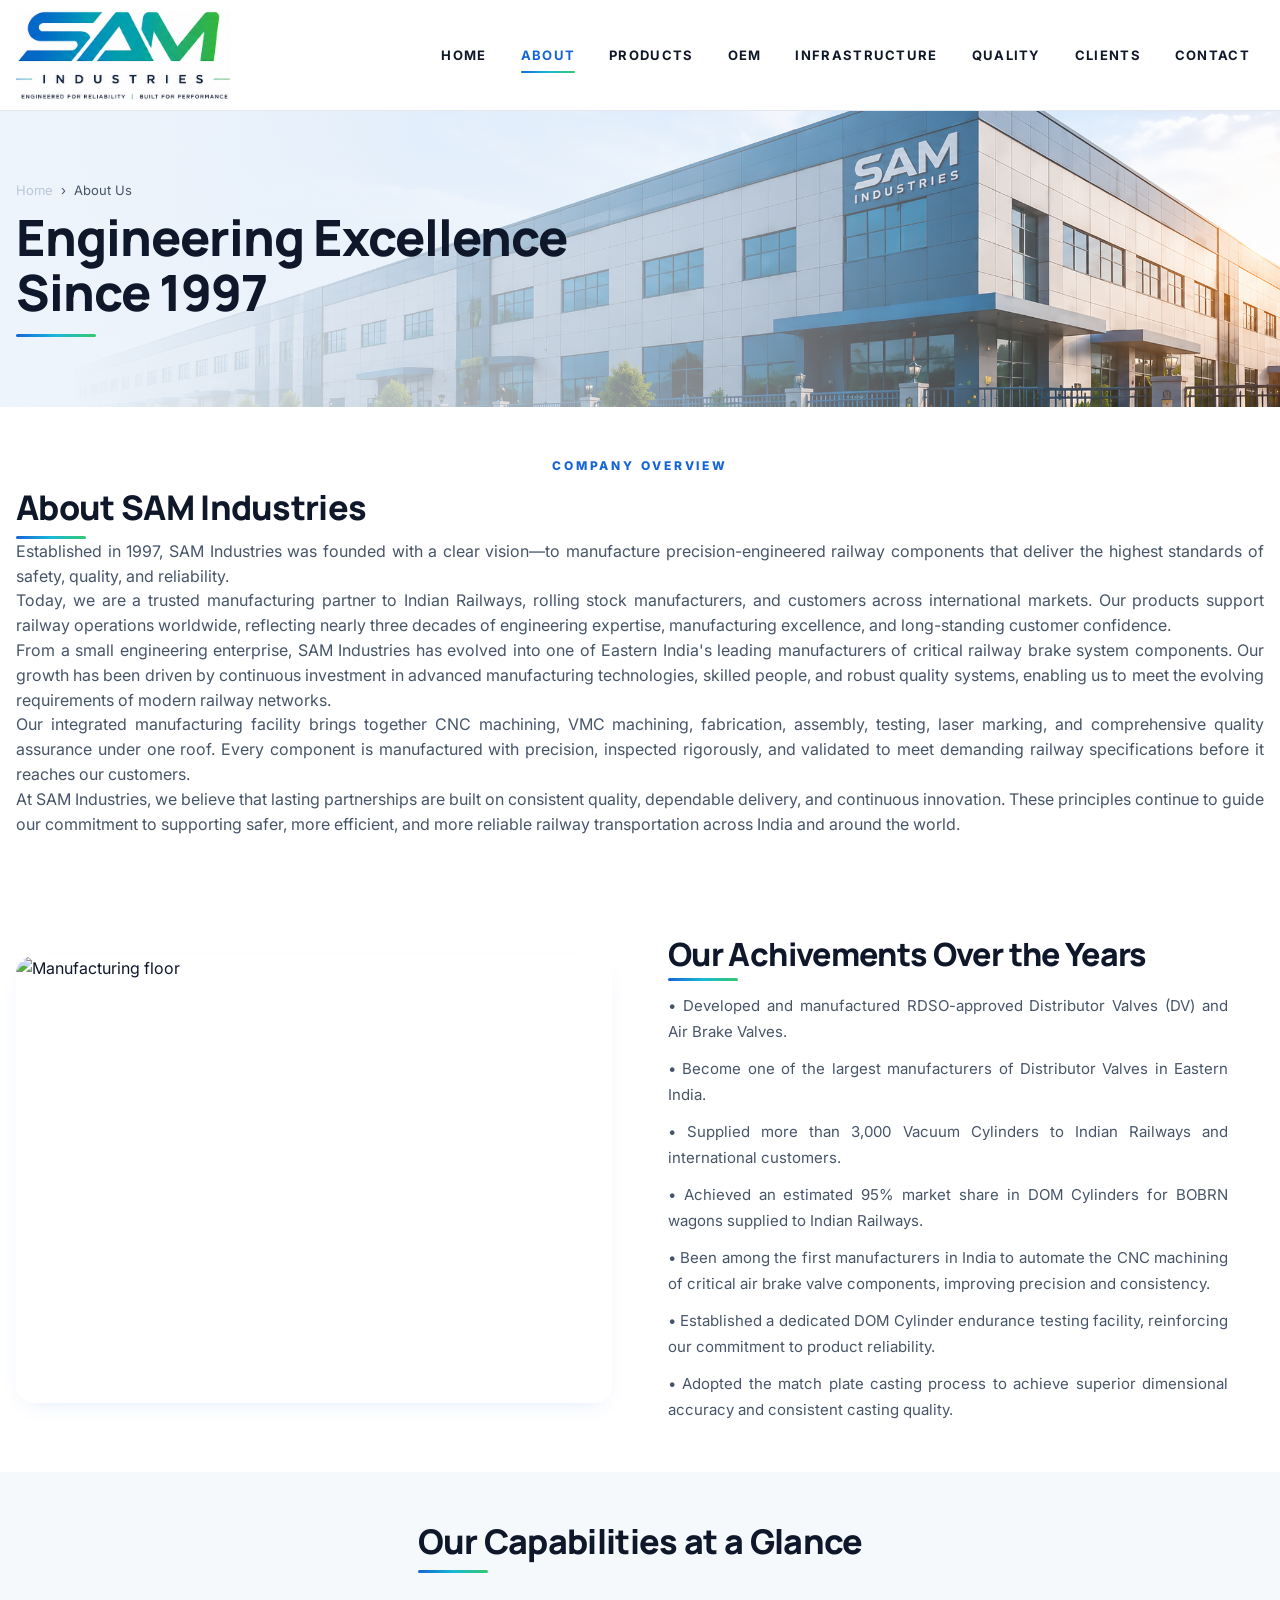
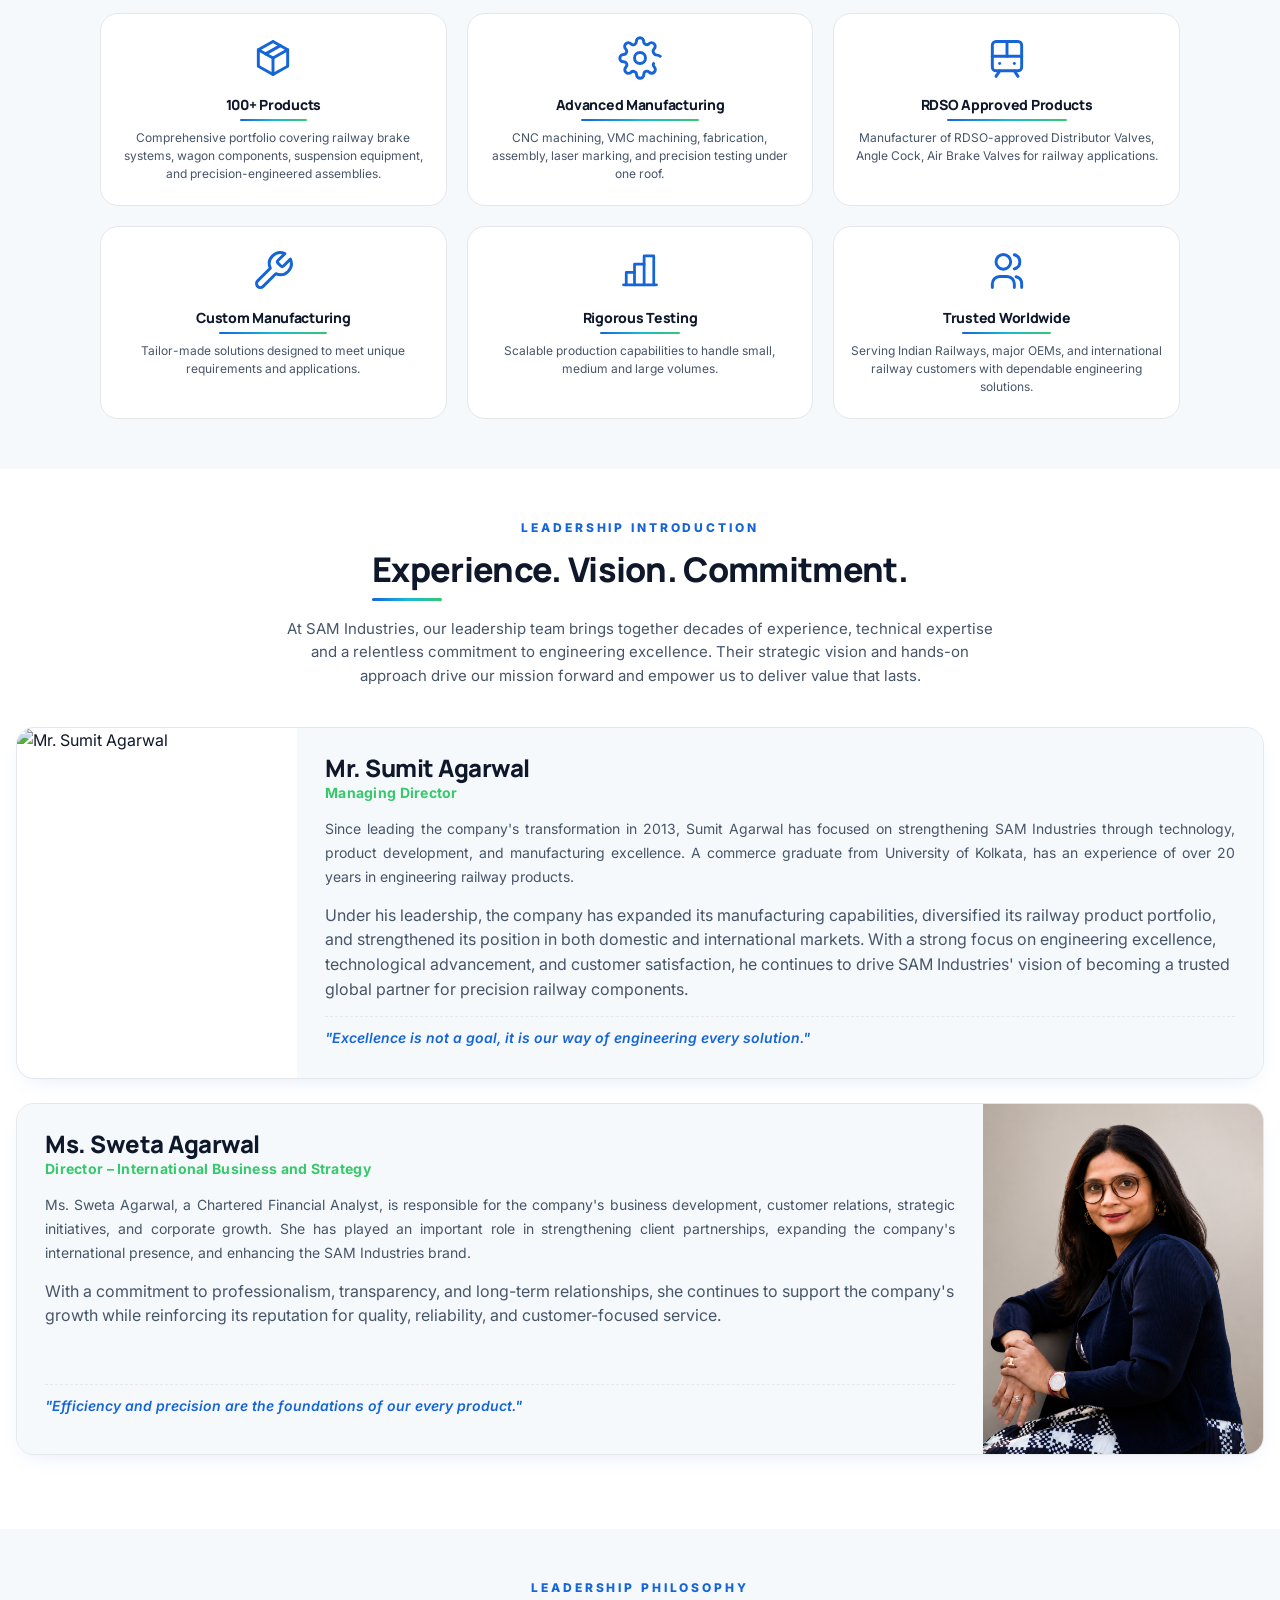
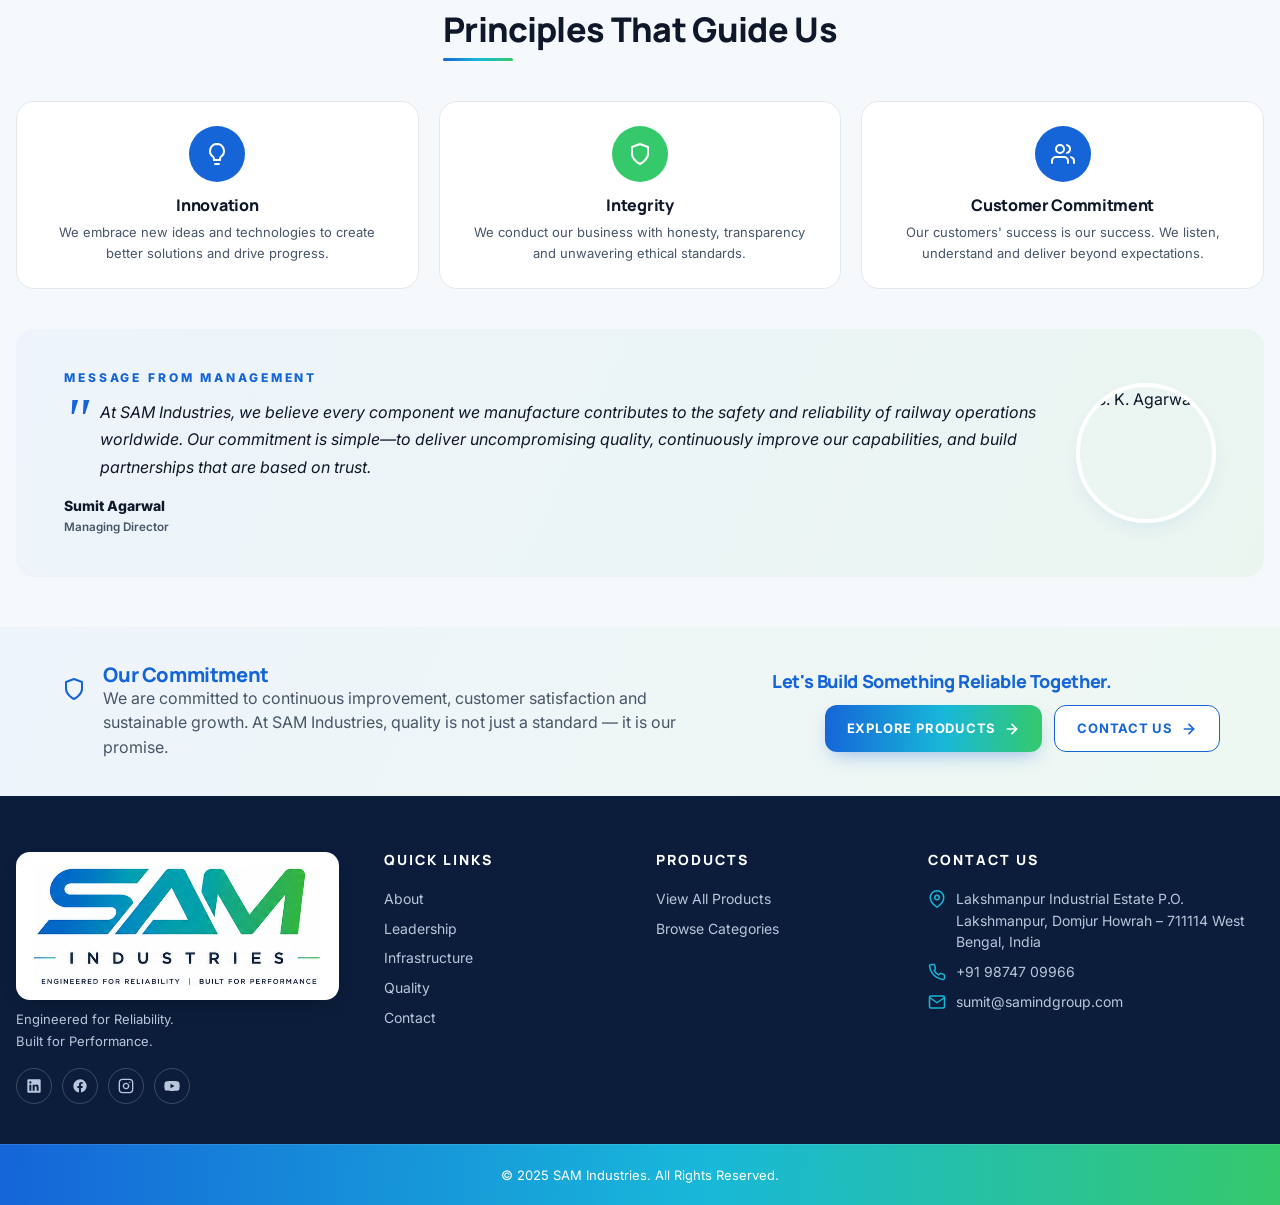
==== commit b1f3a650: "home about product pics and categories" ====
--- a/about.html
+++ b/about.html
@@ -15,7 +15,7 @@
 <!-- ============ NAVBAR ============ -->
 <nav class="navbar">
   <div class="container nav-inner">
-    <a href="index.html" class="logo brand-logo-nav-wrap"><img src="logo-nav.png" alt="SAM Industries" class="brand-logo-nav"></a>
+    <a href="index.html" class="logo brand-logo-nav-wrap"><img src="images/logo-nav.png" alt="SAM Industries" class="brand-logo-nav"></a>
     <div class="nav-menu">
       <a href="index.html">HOME</a>
       <a href="about.html" class="active">ABOUT</a>
@@ -43,7 +43,7 @@
 </nav>
 <main>
 <section class="page-hero light" style="padding-block:70px">
-  <div class="ph-bg"><img src="https://images.unsplash.com/photo-1581091226825-a6a2a5aee158?auto=format&fit=crop&w=1400&q=80" alt=""></div>
+  <div class="ph-bg"><img src="images/abouthero.png" alt=""></div>
   <div class="container">
     <div class="breadcrumb"><a href="index.html">Home</a> &nbsp;›&nbsp; About Us</div>
     <h1>Engineering Excellence<br>Since 1997</h1>
@@ -54,9 +54,9 @@
   <div class="container">
     <!--<div class="split">-->
       <!--<div class="split-img"><img src="https://images.unsplash.com/photo-1504328345606-18bbc8c9d7d1?auto=format&fit=crop&w=1200&q=80" alt="Manufacturing floor"></div>-->
-      <div>
+      <div class="about-content">
         <div class="eyebrow">Company Overview</div>
-        <h2>About SAM Industries</h2>
+        <h2 class="section-title">About SAM Industries</h2>
         <p>Established in 1997, SAM Industries was founded with a clear vision—to manufacture precision-engineered railway components that deliver the highest standards of safety, quality, and reliability.</p>
         <p>Today, we are a trusted manufacturing partner to Indian Railways, rolling stock manufacturers, and customers across international markets. Our products support railway operations worldwide, reflecting nearly three decades of engineering expertise, manufacturing excellence, and long-standing customer confidence.</p>
         <p>From a small engineering enterprise, SAM Industries has evolved into one of Eastern India's leading manufacturers of critical railway brake system components. Our growth has been driven by continuous investment in advanced manufacturing technologies, skilled people, and robust quality systems, enabling us to meet the evolving requirements of modern railway networks.</p>
@@ -66,17 +66,39 @@
     <!--</div>-->
   </div>
 </section>
+<section class="section">
+  <div class="container">
+    <div class="split">
+      <div class="split-img"><img src="https://images.unsplash.com/photo-1504328345606-18bbc8c9d7d1?auto=format&fit=crop&w=1200&q=80" alt="Manufacturing floor"></div>
+      <div>
+        <h2>Our Achivements Over the Years</h2>
+        <p>•	Developed and manufactured RDSO-approved Distributor Valves (DV) and Air Brake Valves.</p>
+        <p>•	Become one of the largest manufacturers of Distributor Valves in Eastern India.</p>
+        <p>•	Supplied more than 3,000 Vacuum Cylinders to Indian Railways and international customers.</p>
+        <p>•	Achieved an estimated 95% market share in DOM Cylinders for BOBRN wagons supplied to Indian Railways.</p>
+        <p>•	Been among the first manufacturers in India to automate the CNC machining of critical air brake valve components, improving precision and consistency.</p>
+        <p>•	Established a dedicated DOM Cylinder endurance testing facility, reinforcing our commitment to product reliability.</p>
+        <p>•	Adopted the match plate casting process to achieve superior dimensional accuracy and consistent casting quality.</p>
+
+      </div>
+    </div>
+  </div>
+</section>
 <section class="section bg-muted">
   <div class="container">
     
     <div class="section-title-wrap"><h2 class="section-title">Our Capabilities at a Glance</h2></div>
     <div class="cap-grid cap-grid-balanced">
-      <div class="cap"><div class="cap-icon"><svg viewBox="0 0 24 24" fill="none" stroke="currentColor" stroke-linecap="round" stroke-linejoin="round"><path d="M21 16V8a2 2 0 0 0-1-1.73l-7-4a2 2 0 0 0-2 0l-7 4A2 2 0 0 0 3 8v8a2 2 0 0 0 1 1.73l7 4a2 2 0 0 0 2 0l7-4A2 2 0 0 0 21 16z"/></svg></div>
-      <h4>100+ Products</h4><p>Comprehensive portfolio covering railway brake systems, wagon components, suspension equipment, and precision-engineered assemblies.</p></div><div class="cap"><div class="cap-icon"><svg viewBox="0 0 24 24" fill="none" stroke="currentColor" stroke-linecap="round" stroke-linejoin="round"><circle cx="12" cy="12" r="3"/><path d="M19.4 15a1.65 1.65 0 0 0 .33 1.82l.06.06a2 2 0 1 1-2.83 2.83l-.06-.06a1.65 1.65 0 0 0-1.82-.33 1.65 1.65 0 0 0-1 1.51V21a2 2 0 1 1-4 0v-.09A1.65 1.65 0 0 0 9 19.4a1.65 1.65 0 0 0-1.82.33l-.06.06a2 2 0 1 1-2.83-2.83l.06-.06a1.65 1.65 0 0 0 .33-1.82 1.65 1.65 0 0 0-1.51-1H3a2 2 0 1 1 0-4h.09A1.65 1.65 0 0 0 4.6 9a1.65 1.65 0 0 0-.33-1.82l-.06-.06a2 2 0 1 1 2.83-2.83l.06.06a1.65 1.65 0 0 0 1.82.33H9a1.65 1.65 0 0 0 1-1.51V3a2 2 0 1 1 4 0v.09a1.65 1.65 0 0 0 1 1.51 1.65 1.65 0 0 0 1.82-.33l.06-.06a2 2 0 1 1 2.83 2.83l-.06.06a1.65 1.65 0 0 0-.33 1.82V9c.36.86 1.16 1.42 2.09 1.42.6 0 1.16.24 1.58.66"/></svg></div>
-      <h4>Advanced Manufacturing</h4><p>CNC machining, VMC machining, fabrication, assembly, laser marking, and precision testing under one roof.</p></div><div class="cap"><div class="cap-icon"><svg viewBox="0 0 24 24" fill="none" stroke="currentColor" stroke-linecap="round" stroke-linejoin="round"><rect x="4" y="3" width="16" height="16" rx="2"/><path d="M4 11h16"/><path d="M8 15h.01M16 15h.01"/><path d="m8 19-2 3M16 19l2 3"/></svg></div>
-      <h4>RDSO Approved Products</h4><p>Manufacturer of RDSO-approved Distributor Valves, Angle Cock, Air Brake Valves for railway applications.</p></div><div class="cap"><div class="cap-icon"><svg viewBox="0 0 24 24" fill="none" stroke="currentColor" stroke-linecap="round" stroke-linejoin="round"><path d="M14.7 6.3a1 1 0 0 0 0 1.4l1.6 1.6a1 1 0 0 0 1.4 0l3.77-3.77a6 6 0 0 1-7.94 7.94l-6.91 6.91a2.12 2.12 0 0 1-3-3l6.91-6.91a6 6 0 0 1 7.94-7.94l-3.76 3.76z"/></svg></div>
-      <h4>Custom Manufacturing</h4><p>Tailor-made solutions designed to meet unique requirements and applications.</p></div><div class="cap"><div class="cap-icon"><svg viewBox="0 0 24 24" fill="none" stroke="currentColor" stroke-linecap="round" stroke-linejoin="round"><line x1="12" y1="20" x2="12" y2="10"/><line x1="18" y1="20" x2="18" y2="4"/><line x1="6" y1="20" x2="6" y2="16"/></svg></div>
-      <h4>Rigorous Testing</h4><p>Scalable production capabilities to handle small, medium and large volumes.</p></div><div class="cap"><div class="cap-icon"><svg viewBox="0 0 24 24" fill="none" stroke="currentColor" stroke-linecap="round" stroke-linejoin="round"><path d="M20 21v-2a4 4 0 0 0-3-3.87"/><path d="M4 21v-2a4 4 0 0 1 4-4h4a4 4 0 0 1 4 4v2"/><circle cx="10" cy="7" r="4"/><path d="M16 3.13a4 4 0 0 1 0 7.75"/></svg></div>
+      <div class="cap"><div class="cap-icon"><svg xmlns="http://www.w3.org/2000/svg" width="24" height="24" viewBox="0 0 24 24" fill="none" stroke="currentColor" stroke-width="2" stroke-linecap="round" stroke-linejoin="round" class="icon icon-tabler icons-tabler-outline icon-tabler-package"><path stroke="none" d="M0 0h24v24H0z" fill="none" /><path d="M12 3l8 4.5l0 9l-8 4.5l-8 -4.5l0 -9l8 -4.5" /><path d="M12 12l8 -4.5" /><path d="M12 12l0 9" /><path d="M12 12l-8 -4.5" /><path d="M16 5.25l-8 4.5" /></svg></div><h4>100+ Products</h4><p>Comprehensive portfolio covering railway brake systems, wagon components, suspension equipment, and precision-engineered assemblies.</p></div>
+      <div class="cap"><div class="cap-icon"><svg viewBox="0 0 24 24" fill="none" stroke="currentColor" stroke-linecap="round" stroke-linejoin="round"><circle cx="12" cy="12" r="3"/><path d="M19.4 15a1.65 1.65 0 0 0 .33 1.82l.06.06a2 2 0 1 1-2.83 2.83l-.06-.06a1.65 1.65 0 0 0-1.82-.33 1.65 1.65 0 0 0-1 1.51V21a2 2 0 1 1-4 0v-.09A1.65 1.65 0 0 0 9 19.4a1.65 1.65 0 0 0-1.82.33l-.06.06a2 2 0 1 1-2.83-2.83l.06-.06a1.65 1.65 0 0 0 .33-1.82 1.65 1.65 0 0 0-1.51-1H3a2 2 0 1 1 0-4h.09A1.65 1.65 0 0 0 4.6 9a1.65 1.65 0 0 0-.33-1.82l-.06-.06a2 2 0 1 1 2.83-2.83l.06.06a1.65 1.65 0 0 0 1.82.33H9a1.65 1.65 0 0 0 1-1.51V3a2 2 0 1 1 4 0v.09a1.65 1.65 0 0 0 1 1.51 1.65 1.65 0 0 0 1.82-.33l.06-.06a2 2 0 1 1 2.83 2.83l-.06.06a1.65 1.65 0 0 0-.33 1.82V9c.36.86 1.16 1.42 2.09 1.42.6 0 1.16.24 1.58.66"/></svg></div>
+      <h4>Advanced Manufacturing</h4><p>CNC machining, VMC machining, fabrication, assembly, laser marking, and precision testing under one roof.</p></div>
+      <div class="cap"><div class="cap-icon"><svg xmlns="http://www.w3.org/2000/svg" width="24" height="24" viewBox="0 0 24 24" fill="none" stroke="currentColor" stroke-width="2" stroke-linecap="round" stroke-linejoin="round" class="lucide lucide-tram-front-icon lucide-tram-front"><rect width="16" height="16" x="4" y="3" rx="2"/><path d="M4 11h16"/><path d="M12 3v8"/><path d="m8 19-2 3"/><path d="m18 22-2-3"/><path d="M8 15h.01"/><path d="M16 15h.01"/></svg></div>
+      <h4>RDSO Approved Products</h4><p>Manufacturer of RDSO-approved Distributor Valves, Angle Cock, Air Brake Valves for railway applications.</p></div>
+      <div class="cap"><div class="cap-icon"><svg viewBox="0 0 24 24" fill="none" stroke="currentColor" stroke-linecap="round" stroke-linejoin="round"><path d="M14.7 6.3a1 1 0 0 0 0 1.4l1.6 1.6a1 1 0 0 0 1.4 0l3.77-3.77a6 6 0 0 1-7.94 7.94l-6.91 6.91a2.12 2.12 0 0 1-3-3l6.91-6.91a6 6 0 0 1 7.94-7.94l-3.76 3.76z"/></svg></div>
+      <h4>Custom Manufacturing</h4><p>Tailor-made solutions designed to meet unique requirements and applications.</p></div>
+      <div class="cap"><div class="cap-icon"><svg xmlns="http://www.w3.org/2000/svg" viewBox="0 0 256 256"><rect width="256" height="256" fill="none"/><polyline points="48 208 48 136 96 136" fill="none" stroke="currentColor" stroke-linecap="round" stroke-linejoin="round" stroke-width="16"/><line x1="224" y1="208" x2="32" y2="208" fill="none" stroke="currentColor" stroke-linecap="round" stroke-linejoin="round" stroke-width="16"/><polyline points="96 208 96 88 152 88" fill="none" stroke="currentColor" stroke-linecap="round" stroke-linejoin="round" stroke-width="16"/><polyline points="152 208 152 40 208 40 208 208" fill="none" stroke="currentColor" stroke-linecap="round" stroke-linejoin="round" stroke-width="16"/></svg></div>
+      <h4>Rigorous Testing</h4><p>Scalable production capabilities to handle small, medium and large volumes.</p></div>
+      <div class="cap"><div class="cap-icon"><svg viewBox="0 0 24 24" fill="none" stroke="currentColor" stroke-linecap="round" stroke-linejoin="round"><path d="M20 21v-2a4 4 0 0 0-3-3.87"/><path d="M4 21v-2a4 4 0 0 1 4-4h4a4 4 0 0 1 4 4v2"/><circle cx="10" cy="7" r="4"/><path d="M16 3.13a4 4 0 0 1 0 7.75"/></svg></div>
       <h4>Trusted Worldwide</h4><p>Serving Indian Railways, major OEMs, and international railway customers with dependable engineering solutions.</p></div>
     </div>
   </div>
@@ -117,11 +139,19 @@
     </div>
     
       <div class="leader-card">
-        <div class="l-img"><img src="https://images.unsplash.com/photo-1560250097-0b93528c311a?auto=format&fit=crop&w=600&q=80" alt="Mr. S. K. Agarwal"></div>
+        <div class="l-img"><img src="images/website/sumit.png" alt="Mr. Sumit Agarwal"></div>
         <div class="l-body">
-          <div><h3>Mr. S. K. Agarwal</h3><div class="role">Managing Director</div></div>
-          <div class="leader-badges"><div class="leader-badge"><svg viewBox="0 0 24 24" fill="none" stroke="currentColor" stroke-width="2" stroke-linecap="round" stroke-linejoin="round"><rect x="3" y="4" width="18" height="18" rx="2"/><line x1="16" y1="2" x2="16" y2="6"/><line x1="8" y1="2" x2="8" y2="6"/><line x1="3" y1="10" x2="21" y2="10"/></svg><span>30+ Years<br>Experience</span></div><div class="leader-badge"><svg viewBox="0 0 24 24" fill="none" stroke="currentColor" stroke-width="2" stroke-linecap="round" stroke-linejoin="round"><rect x="3" y="4" width="18" height="18" rx="2"/><line x1="16" y1="2" x2="16" y2="6"/><line x1="8" y1="2" x2="8" y2="6"/><line x1="3" y1="10" x2="21" y2="10"/></svg><span>Precision<br>Engineering</span></div><div class="leader-badge"><svg viewBox="0 0 24 24" fill="none" stroke="currentColor" stroke-width="2" stroke-linecap="round" stroke-linejoin="round"><rect x="3" y="4" width="18" height="18" rx="2"/><line x1="16" y1="2" x2="16" y2="6"/><line x1="8" y1="2" x2="8" y2="6"/><line x1="3" y1="10" x2="21" y2="10"/></svg><span>Business<br>Strategy</span></div><div class="leader-badge"><svg viewBox="0 0 24 24" fill="none" stroke="currentColor" stroke-width="2" stroke-linecap="round" stroke-linejoin="round"><rect x="3" y="4" width="18" height="18" rx="2"/><line x1="16" y1="2" x2="16" y2="6"/><line x1="8" y1="2" x2="8" y2="6"/><line x1="3" y1="10" x2="21" y2="10"/></svg><span>Leadership &<br>Growth</span></div></div>
-          <p class="l-bio">With over three decades of experience in precision engineering and manufacturing, Mr. S. K. Agarwal has been the driving force behind SAM Industries. His deep industry knowledge, customer-centric approach and commitment to quality have shaped the company's growth and reputation.</p>
+          <div><h3>Mr. Sumit Agarwal</h3><div class="role">Managing Director</div></div>
+          <!--
+          <div class="leader-badges">
+            <div class="leader-badge"><svg viewBox="0 0 24 24" fill="none" stroke="currentColor" stroke-width="2" stroke-linecap="round" stroke-linejoin="round"><rect x="3" y="4" width="18" height="18" rx="2"/><line x1="16" y1="2" x2="16" y2="6"/><line x1="8" y1="2" x2="8" y2="6"/><line x1="3" y1="10" x2="21" y2="10"/></svg><span>30+ Years<br>Experience</span></div>
+            <div class="leader-badge"><svg viewBox="0 0 24 24" fill="none" stroke="currentColor" stroke-width="2" stroke-linecap="round" stroke-linejoin="round"><rect x="3" y="4" width="18" height="18" rx="2"/><line x1="16" y1="2" x2="16" y2="6"/><line x1="8" y1="2" x2="8" y2="6"/><line x1="3" y1="10" x2="21" y2="10"/></svg><span>Precision<br>Engineering</span></div>
+            <div class="leader-badge"><svg viewBox="0 0 24 24" fill="none" stroke="currentColor" stroke-width="2" stroke-linecap="round" stroke-linejoin="round"><rect x="3" y="4" width="18" height="18" rx="2"/><line x1="16" y1="2" x2="16" y2="6"/><line x1="8" y1="2" x2="8" y2="6"/><line x1="3" y1="10" x2="21" y2="10"/></svg><span>Business<br>Strategy</span></div>
+            <div class="leader-badge"><svg viewBox="0 0 24 24" fill="none" stroke="currentColor" stroke-width="2" stroke-linecap="round" stroke-linejoin="round"><rect x="3" y="4" width="18" height="18" rx="2"/><line x1="16" y1="2" x2="16" y2="6"/><line x1="8" y1="2" x2="8" y2="6"/><line x1="3" y1="10" x2="21" y2="10"/></svg><span>Leadership &<br>Growth</span></div>
+          </div>
+          -->
+          <p class="l-bio">Since leading the company's transformation in 2013, Sumit Agarwal has focused on strengthening SAM Industries through technology, product development, and manufacturing excellence. A commerce graduate from University of Kolkata, has an experience of over 20 years in engineering railway products.</p> 
+          <p>Under his leadership, the company has expanded its manufacturing capabilities, diversified its railway product portfolio, and strengthened its position in both domestic and international markets. With a strong focus on engineering excellence, technological advancement, and customer satisfaction, he continues to drive SAM Industries' vision of becoming a trusted global partner for precision railway components.</p>
           <p class="l-quote">"Excellence is not a goal, it is our way of engineering every solution."</p>
         </div>
         
@@ -129,22 +159,23 @@
       <div class="leader-card reverse">
         
         <div class="l-body">
-          <div><h3>Mr. A. K. Agarwal</h3><div class="role">Director – Operations</div></div>
-          <div class="leader-badges"><div class="leader-badge"><svg viewBox="0 0 24 24" fill="none" stroke="currentColor" stroke-width="2" stroke-linecap="round" stroke-linejoin="round"><rect x="3" y="4" width="18" height="18" rx="2"/><line x1="16" y1="2" x2="16" y2="6"/><line x1="8" y1="2" x2="8" y2="6"/><line x1="3" y1="10" x2="21" y2="10"/></svg><span>25+ Years<br>Experience</span></div><div class="leader-badge"><svg viewBox="0 0 24 24" fill="none" stroke="currentColor" stroke-width="2" stroke-linecap="round" stroke-linejoin="round"><rect x="3" y="4" width="18" height="18" rx="2"/><line x1="16" y1="2" x2="16" y2="6"/><line x1="8" y1="2" x2="8" y2="6"/><line x1="3" y1="10" x2="21" y2="10"/></svg><span>Operations<br>Excellence</span></div><div class="leader-badge"><svg viewBox="0 0 24 24" fill="none" stroke="currentColor" stroke-width="2" stroke-linecap="round" stroke-linejoin="round"><rect x="3" y="4" width="18" height="18" rx="2"/><line x1="16" y1="2" x2="16" y2="6"/><line x1="8" y1="2" x2="8" y2="6"/><line x1="3" y1="10" x2="21" y2="10"/></svg><span>Manufacturing<br>Leadership</span></div><div class="leader-badge"><svg viewBox="0 0 24 24" fill="none" stroke="currentColor" stroke-width="2" stroke-linecap="round" stroke-linejoin="round"><rect x="3" y="4" width="18" height="18" rx="2"/><line x1="16" y1="2" x2="16" y2="6"/><line x1="8" y1="2" x2="8" y2="6"/><line x1="3" y1="10" x2="21" y2="10"/></svg><span>Process<br>Innovation</span></div></div>
-          <p class="l-bio">Mr. A. K. Agarwal oversees operations and production with a focus on efficiency, precision and continuous improvement. His expertise ensures the highest standards in manufacturing and timely delivery for every customer.</p>
+          <div><h3>Ms. Sweta Agarwal</h3><div class="role">Director – International Business and Strategy</div></div>
+          <!--
+          <div class="leader-badges">
+            <div class="leader-badge"><svg viewBox="0 0 24 24" fill="none" stroke="currentColor" stroke-width="2" stroke-linecap="round" stroke-linejoin="round"><rect x="3" y="4" width="18" height="18" rx="2"/><line x1="16" y1="2" x2="16" y2="6"/><line x1="8" y1="2" x2="8" y2="6"/><line x1="3" y1="10" x2="21" y2="10"/></svg><span>25+ Years<br>Experience</span></div>
+            <div class="leader-badge"><svg viewBox="0 0 24 24" fill="none" stroke="currentColor" stroke-width="2" stroke-linecap="round" stroke-linejoin="round"><rect x="3" y="4" width="18" height="18" rx="2"/><line x1="16" y1="2" x2="16" y2="6"/><line x1="8" y1="2" x2="8" y2="6"/><line x1="3" y1="10" x2="21" y2="10"/></svg><span>Operations<br>Excellence</span></div>
+            <div class="leader-badge"><svg viewBox="0 0 24 24" fill="none" stroke="currentColor" stroke-width="2" stroke-linecap="round" stroke-linejoin="round"><rect x="3" y="4" width="18" height="18" rx="2"/><line x1="16" y1="2" x2="16" y2="6"/><line x1="8" y1="2" x2="8" y2="6"/><line x1="3" y1="10" x2="21" y2="10"/></svg><span>Manufacturing<br>Leadership</span></div>
+            <div class="leader-badge"><svg viewBox="0 0 24 24" fill="none" stroke="currentColor" stroke-width="2" stroke-linecap="round" stroke-linejoin="round"><rect x="3" y="4" width="18" height="18" rx="2"/><line x1="16" y1="2" x2="16" y2="6"/><line x1="8" y1="2" x2="8" y2="6"/><line x1="3" y1="10" x2="21" y2="10"/></svg><span>Process<br>Innovation</span></div>
+          </div>
+        -->
+          <p class="l-bio">Ms. Sweta Agarwal, a Chartered Financial Analyst, is responsible for the company's business development, customer relations, strategic initiatives, and corporate growth. She has played an important role in strengthening client partnerships, expanding the company's international presence, and enhancing the SAM Industries brand.</p>
+          <p>With a commitment to professionalism, transparency, and long-term relationships, she continues to support the company's growth while reinforcing its reputation for quality, reliability, and customer-focused service.</p>
+          <p></p>
+          <p></p>
+          <p ></p>
           <p class="l-quote">"Efficiency and precision are the foundations of our every product."</p>
         </div>
-        <div class="l-img"><img src="https://images.unsplash.com/photo-1519085360753-af0119f7cbe7?auto=format&fit=crop&w=600&q=80" alt="Mr. A. K. Agarwal"></div>
-      </div>
-      <div class="leader-card">
-        <div class="l-img"><img src="https://images.unsplash.com/photo-1573496359142-b8d87734a5a2?auto=format&fit=crop&w=600&q=80" alt="Mr. P. K. Agarwal"></div>
-        <div class="l-body">
-          <div><h3>Mr. P. K. Agarwal</h3><div class="role">Director – Business Development</div></div>
-          <div class="leader-badges"><div class="leader-badge"><svg viewBox="0 0 24 24" fill="none" stroke="currentColor" stroke-width="2" stroke-linecap="round" stroke-linejoin="round"><rect x="3" y="4" width="18" height="18" rx="2"/><line x1="16" y1="2" x2="16" y2="6"/><line x1="8" y1="2" x2="8" y2="6"/><line x1="3" y1="10" x2="21" y2="10"/></svg><span>20+ Years<br>Experience</span></div><div class="leader-badge"><svg viewBox="0 0 24 24" fill="none" stroke="currentColor" stroke-width="2" stroke-linecap="round" stroke-linejoin="round"><rect x="3" y="4" width="18" height="18" rx="2"/><line x1="16" y1="2" x2="16" y2="6"/><line x1="8" y1="2" x2="8" y2="6"/><line x1="3" y1="10" x2="21" y2="10"/></svg><span>Customer<br>Relations</span></div><div class="leader-badge"><svg viewBox="0 0 24 24" fill="none" stroke="currentColor" stroke-width="2" stroke-linecap="round" stroke-linejoin="round"><rect x="3" y="4" width="18" height="18" rx="2"/><line x1="16" y1="2" x2="16" y2="6"/><line x1="8" y1="2" x2="8" y2="6"/><line x1="3" y1="10" x2="21" y2="10"/></svg><span>Market<br>Development</span></div><div class="leader-badge"><svg viewBox="0 0 24 24" fill="none" stroke="currentColor" stroke-width="2" stroke-linecap="round" stroke-linejoin="round"><rect x="3" y="4" width="18" height="18" rx="2"/><line x1="16" y1="2" x2="16" y2="6"/><line x1="8" y1="2" x2="8" y2="6"/><line x1="3" y1="10" x2="21" y2="10"/></svg><span>Strategic<br>Partnerships</span></div></div>
-          <p class="l-bio">Mr. P. K. Agarwal leads business development and client relationships across industries. His focus on understanding customer needs and delivering value-driven solutions has been key to building long-term partnerships.</p>
-          <p class="l-quote">"Strong relationships build stronger industries."</p>
-        </div>
-        
+        <div class="l-img"><img src="images/website/Sweta.png" alt="Ms. Sweta Agarwal"></div>
       </div>
   </div>
 </section>
@@ -162,24 +193,16 @@
     <div class="msg-mgmt" style="margin-top:40px">
       <div>
         <div class="eyebrow" style="text-align:left">Message from Management</div>
-        <blockquote>For over two decades, our commitment has remained unchanged — deliver precision-engineered solutions with uncompromising quality while building lasting relationships with our customers.</blockquote>
-        <div class="msg-author">S. K. Agarwal<small>Managing Director</small></div>
-      </div>
-      <div class="msg-portrait"><img src="https://images.unsplash.com/photo-1560250097-0b93528c311a?auto=format&fit=crop&w=600&q=80" alt="S. K. Agarwal"></div>
-    </div>
-  </div>
-</section>
-
-<section class="section">
-  <div class="container">
-    <div class="section-title-wrap"><h2 class="section-title">Why Choose SAM Industries?</h2></div>
-    <div class="why-grid">
-      <div class="why"><div class="why-icon"><svg viewBox="0 0 24 24" fill="none" stroke="currentColor" stroke-width="1.8" stroke-linecap="round" stroke-linejoin="round"><polyline points="20 6 9 17 4 12"/></svg></div><h5>Precision Engineering</h5><p>High-precision components manufactured to exact specifications.</p></div><div class="why"><div class="why-icon"><svg viewBox="0 0 24 24" fill="none" stroke="currentColor" stroke-width="1.8" stroke-linecap="round" stroke-linejoin="round"><polyline points="20 6 9 17 4 12"/></svg></div><h5>Quality Assurance</h5><p>Robust quality control processes ensuring zero compromise.</p></div><div class="why"><div class="why-icon"><svg viewBox="0 0 24 24" fill="none" stroke="currentColor" stroke-width="1.8" stroke-linecap="round" stroke-linejoin="round"><polyline points="20 6 9 17 4 12"/></svg></div><h5>Advanced Technology</h5><p>State-of-the-art machines and modern manufacturing techniques.</p></div><div class="why"><div class="why-icon"><svg viewBox="0 0 24 24" fill="none" stroke="currentColor" stroke-width="1.8" stroke-linecap="round" stroke-linejoin="round"><polyline points="20 6 9 17 4 12"/></svg></div><h5>Skilled Workforce</h5><p>Experienced and dedicated professionals driving excellence.</p></div><div class="why"><div class="why-icon"><svg viewBox="0 0 24 24" fill="none" stroke="currentColor" stroke-width="1.8" stroke-linecap="round" stroke-linejoin="round"><polyline points="20 6 9 17 4 12"/></svg></div><h5>Timely Delivery</h5><p>Efficient planning and execution to meet commitments.</p></div><div class="why"><div class="why-icon"><svg viewBox="0 0 24 24" fill="none" stroke="currentColor" stroke-width="1.8" stroke-linecap="round" stroke-linejoin="round"><polyline points="20 6 9 17 4 12"/></svg></div><h5>Long-term Partnerships</h5><p>Building lasting relationships through trust, transparency and performance.</p></div><div class="why"><div class="why-icon"><svg viewBox="0 0 24 24" fill="none" stroke="currentColor" stroke-width="1.8" stroke-linecap="round" stroke-linejoin="round"><polyline points="20 6 9 17 4 12"/></svg></div><h5>Customer Focus</h5><p>Every decision starts with what serves our customers best.</p></div>
-    </div>
-  </div>
-</section>
-
-<section class="section bg-muted">
+        <blockquote>At SAM Industries, we believe every component we manufacture contributes to the safety and reliability of railway operations worldwide. Our commitment is simple—to deliver uncompromising quality, continuously improve our capabilities, and build partnerships that are based on trust.</blockquote>
+        <div class="msg-author">Sumit Agarwal<small>Managing Director</small></div>
+      </div>
+      <div class="msg-portrait"><img src="images/website/sumit.png" alt="S. K. Agarwal"></div>
+    </div>
+  </div>
+</section>
+
+
+<section class="commit-footer">
   <div class="container">
     <div class="commit-banner">
       <div class="commit-head">
@@ -197,14 +220,31 @@
         </div>
       </div>
     </div>
+  </div>
+</section>
+
+<!-- ============ CTA ============ 
+<section class="cta-banner">
+  <div class="container cta-inner">
+    <h3>Let's Build Something <span class="text-gradient">Reliable</span> Together.</h3>
+    <div class="cta-actions">
+      <a href="products.html" class="btn btn-primary">Explore Products
+        <svg class="arrow" viewBox="0 0 24 24" fill="none" stroke="currentColor" stroke-width="2.4" stroke-linecap="round" stroke-linejoin="round"><line x1="5" y1="12" x2="19" y2="12"/><polyline points="12 5 19 12 12 19"/></svg></a>
+      <a href="contact.html" class="btn btn-outline">Contact Us
+        <svg class="arrow" viewBox="0 0 24 24" fill="none" stroke="currentColor" stroke-width="2.4" stroke-linecap="round" stroke-linejoin="round"><line x1="5" y1="12" x2="19" y2="12"/><polyline points="12 5 19 12 12 19"/></svg></a>
+    </div>
+  </div>
+</section>
+-->
 
 </main>
 
+<!-- ============ FOOTER ============ -->
 <footer class="footer">
   <div class="container">
     <div class="footer-grid">
       <div>
-        <div class="brand-logo-footer-wrap"><img src="logo-footer.png" alt="SAM Industries" class="brand-logo-footer"></div>
+        <div class="brand-logo-footer-wrap"><img src="images/logo-nav.png" alt="SAM Industries" class="brand-logo-footer"></div>
         <p class="brand-text">Engineered for Reliability.<br>Built for Performance.</p>
         <div class="social">
           <a href="#" aria-label="LinkedIn"><svg width="16" height="16" viewBox="0 0 24 24" fill="currentColor"><path d="M20.5 2h-17A1.5 1.5 0 0 0 2 3.5v17A1.5 1.5 0 0 0 3.5 22h17a1.5 1.5 0 0 0 1.5-1.5v-17A1.5 1.5 0 0 0 20.5 2zM8 19H5v-9h3zM6.5 8.25A1.75 1.75 0 1 1 8.25 6.5 1.75 1.75 0 0 1 6.5 8.25zM19 19h-3v-4.74c0-1.42-.6-1.93-1.38-1.93A1.74 1.74 0 0 0 13 14.19a.66.66 0 0 0 0 .14V19h-3v-9h2.9v1.3a3.11 3.11 0 0 1 2.7-1.4c1.55 0 3.36.86 3.36 3.66z"/></svg></a>
@@ -215,13 +255,10 @@
       </div>
       <div>
         <h4>Quick Links</h4>
-        <a href="index.html">Home</a>
-        <a href="about.html">About Us</a>
+        <a href="about.html">About</a>
         <a href="leadership.html">Leadership</a>
-        <a href="products.html">Products</a>
         <a href="infrastructure.html">Infrastructure</a>
         <a href="quality.html">Quality</a>
-        <a href="clients.html">Clients</a>
         <a href="contact.html">Contact</a>
       </div>
       <div>
@@ -231,9 +268,12 @@
       </div>
       <div>
         <h4>Contact Us</h4>
-        <div class="contact-line"><svg viewBox="0 0 24 24" fill="none" stroke="currentColor" stroke-width="2" stroke-linecap="round" stroke-linejoin="round"><path d="M21 10c0 7-9 13-9 13s-9-6-9-13a9 9 0 0 1 18 0z"/><circle cx="12" cy="10" r="3"/></svg><span>G-1, Industrial Area,<br>Example City - 000000, India</span></div>
-        <div class="contact-line"><svg viewBox="0 0 24 24" fill="none" stroke="currentColor" stroke-width="2" stroke-linecap="round" stroke-linejoin="round"><path d="M22 16.92v3a2 2 0 0 1-2.18 2 19.79 19.79 0 0 1-8.63-3.07 19.5 19.5 0 0 1-6-6 19.79 19.79 0 0 1-3.07-8.67A2 2 0 0 1 4.11 2h3a2 2 0 0 1 2 1.72 12.84 12.84 0 0 0 .7 2.81 2 2 0 0 1-.45 2.11L8.09 9.91a16 16 0 0 0 6 6l1.27-1.27a2 2 0 0 1 2.11-.45 12.84 12.84 0 0 0 2.81.7A2 2 0 0 1 22 16.92z"/></svg><span>+91 12345 67890</span></div>
-        <div class="contact-line"><svg viewBox="0 0 24 24" fill="none" stroke="currentColor" stroke-width="2" stroke-linecap="round" stroke-linejoin="round"><path d="M4 4h16c1.1 0 2 .9 2 2v12c0 1.1-.9 2-2 2H4c-1.1 0-2-.9-2-2V6c0-1.1.9-2 2-2z"/><polyline points="22,6 12,13 2,6"/></svg><span>info@samindustries.com</span></div>
+        <div class="contact-line"><svg viewBox="0 0 24 24" fill="none" stroke="currentColor" stroke-width="2" stroke-linecap="round" stroke-linejoin="round"><path d="M21 10c0 7-9 13-9 13s-9-6-9-13a9 9 0 0 1 18 0z"/><circle cx="12" cy="10" r="3"/></svg><span>Lakshmanpur Industrial Estate
+P.O. Lakshmanpur, Domjur
+Howrah – 711114
+West Bengal, India</span></div>
+        <div class="contact-line"><svg viewBox="0 0 24 24" fill="none" stroke="currentColor" stroke-width="2" stroke-linecap="round" stroke-linejoin="round"><path d="M22 16.92v3a2 2 0 0 1-2.18 2 19.79 19.79 0 0 1-8.63-3.07 19.5 19.5 0 0 1-6-6 19.79 19.79 0 0 1-3.07-8.67A2 2 0 0 1 4.11 2h3a2 2 0 0 1 2 1.72 12.84 12.84 0 0 0 .7 2.81 2 2 0 0 1-.45 2.11L8.09 9.91a16 16 0 0 0 6 6l1.27-1.27a2 2 0 0 1 2.11-.45 12.84 12.84 0 0 0 2.81.7A2 2 0 0 1 22 16.92z"/></svg><span>+91 98747 09966</span></div>
+        <div class="contact-line"><svg viewBox="0 0 24 24" fill="none" stroke="currentColor" stroke-width="2" stroke-linecap="round" stroke-linejoin="round"><path d="M4 4h16c1.1 0 2 .9 2 2v12c0 1.1-.9 2-2 2H4c-1.1 0-2-.9-2-2V6c0-1.1.9-2 2-2z"/><polyline points="22,6 12,13 2,6"/></svg><span>sumit@samindgroup.com</span></div>
       </div>
     </div>
   </div>
--- a/styles.css
+++ b/styles.css
@@ -29,7 +29,7 @@
   --font-body:'Inter',system-ui,-apple-system,Segoe UI,Roboto,sans-serif;
   --font-display:'Manrope','Inter',system-ui,sans-serif;
 
-  --container:1800px;
+  --container:1400px;
 }
 
 *,*::before,*::after{box-sizing:border-box;margin:0;padding:0}
@@ -48,7 +48,7 @@
 input,textarea,select{font:inherit;color:inherit}
 
 h1,h2,h3,h4,h5{font-family:var(--font-display);letter-spacing:-.02em;color:var(--ink);line-height:1.15}
-p{color:var(--ink-muted)}
+p{color:var(--ink-muted);  }
 /*
 .container{max-width:var(--container);margin-inline:auto;padding-inline:20px}
 @media(min-width:768px){.container{padding-inline:32px}}
@@ -82,9 +82,10 @@
   padding-bottom:12px;position:relative;display:inline-block;
 }
 .section-title-wrap{text-align:center;margin-bottom:40px}
-.section-title::after{
-  content:"";position:absolute;left:20%;right:20%;bottom:0;height:3px;border-radius:3px;
-  background:var(--gradient-underline);
+.section-title::after{/*
+  content:"";position:absolute;left:20%;right:20%;bottom:7px;height:3px;border-radius:3px;
+  background:var(--gradient-underline);*/
+  content:"";position:absolute;left:0;bottom:0;height:3px;width:70px;border-radius:3px;background:var(--gradient-underline)
 }
 .section-lead{max-width:720px;margin:16px auto 0;text-align:center;color:var(--ink-muted);font-size:15px}
 
@@ -113,7 +114,7 @@
 }
 .nav-inner{
   display:flex;align-items:center;justify-content:space-between;
-  height:72px;
+  height: 110px;
 }
 .logo{display:flex;flex-direction:column;line-height:1}
 .logo .logo-title{font-family:var(--font-display);font-weight:800;font-size:26px;letter-spacing:-.02em;
@@ -138,7 +139,7 @@
 .nav-toggle svg{width:24px;height:24px;stroke:var(--ink)}
 
 .mobile-menu{
-  display:none;position:fixed;top:72px;left:0;right:0;background:#fff;
+  display:none;position:fixed;top:110px;left:0;right:0;background:#fff;
   border-bottom:1px solid var(--hairline);padding:16px 20px 24px;
   box-shadow:0 20px 30px -20px rgba(0,0,0,.15);
 }
@@ -151,7 +152,7 @@
 .mobile-menu a.active{color:var(--brand-blue)}
 
 /* main offset for fixed navbar */
-main{padding-top:72px}
+main{padding-top:110px}
 
 /* =============== Hero (home) =============== */
 
@@ -537,16 +538,37 @@
 .why p{font-size:12px;line-height:1.5}
 
 /* Commitment banner */
+
 .commit-banner{
-  background:linear-gradient(115deg,#eef4fb 0%,#eaf5f0 100%);
-  border-radius:var(--radius-card);border:1px solid var(--hairline);
-  padding:28px;display:grid;grid-template-columns:1fr;gap:24px;align-items:center;
+    background:transparent;
+    border:none;
+    border-radius:0;
+    padding:0;
+
+    display:grid;
+    grid-template-columns:1.5fr 1fr;
+    gap:40px;
+    align-items:center;
 }
 @media(min-width:900px){.commit-banner{grid-template-columns:1.5fr 1fr;padding:36px 44px}}
 .commit-banner .commit-head{display:flex;gap:16px;align-items:flex-start}
 .commit-banner .commit-icon{
-  width:52px;height:52px;border-radius:999px;background:#fff;color:var(--brand-blue);
-  display:flex;align-items:center;justify-content:center;flex-shrink:0;box-shadow:var(--shadow-card);
+    width:52px;
+    height:52px;
+
+    background:transparent;
+    border-radius:0;
+    box-shadow:none;
+
+    display:flex;
+    align-items:center;
+    justify-content:center;
+
+    color:var(--brand-blue);
+}
+.commit-footer{
+    background:linear-gradient(115deg,#eef4fb 0%,#eef8f2 100%);
+    padding:none;
 }
 .commit-banner h3{font-size:20px;font-weight:800;color:var(--brand-blue)}
 .commit-banner .commit-actions{display:flex;flex-wrap:wrap;gap:12px;justify-content:flex-end}
@@ -1007,10 +1029,10 @@
 
 /* =============== Image logos =============== */
 .brand-logo-nav-wrap{display:inline-flex;align-items:center;padding:4px 0}
-.brand-logo-nav{height:44px;width:auto;display:block;object-fit:contain}
-@media(min-width:768px){.brand-logo-nav{height:52px}}
+.brand-logo-nav{height:100px;width:auto;display:block;object-fit:contain}
+@media(min-width:768px){.brand-logo-nav{height: 90px}}
 .brand-logo-footer-wrap{display:inline-flex;align-items:center;background:#fff;border-radius:14px;padding:14px 18px;box-shadow:0 8px 24px -12px rgba(0,0,0,.4)}
-.brand-logo-footer{height:88px;width:auto;display:block;object-fit:contain}
+.brand-logo-footer{height:120px;width:auto;display:block;object-fit:contain}
 
 /* =============== Home stats — icon beside text (mobile stays stacked) =============== */
 @media(min-width:768px){
@@ -1185,3 +1207,15 @@
 .qv2-commit .qv2-c-body p{color:var(--ink);font-size:15px;line-height:1.7;max-width:520px}
 .qv2-commit .qv2-c-img{height:200px;overflow:hidden}
 .qv2-commit .qv2-c-img img{width:100%;height:100%;object-fit:cover;display:block}
+
+/*JUSTIFY TEXT*/
+.about-content p{
+    text-align: justify;
+}
+.about-preview p,
+.split p,
+.leader-card .l-bio,
+.footprint p,
+.partnership p{
+    text-align:justify;
+}
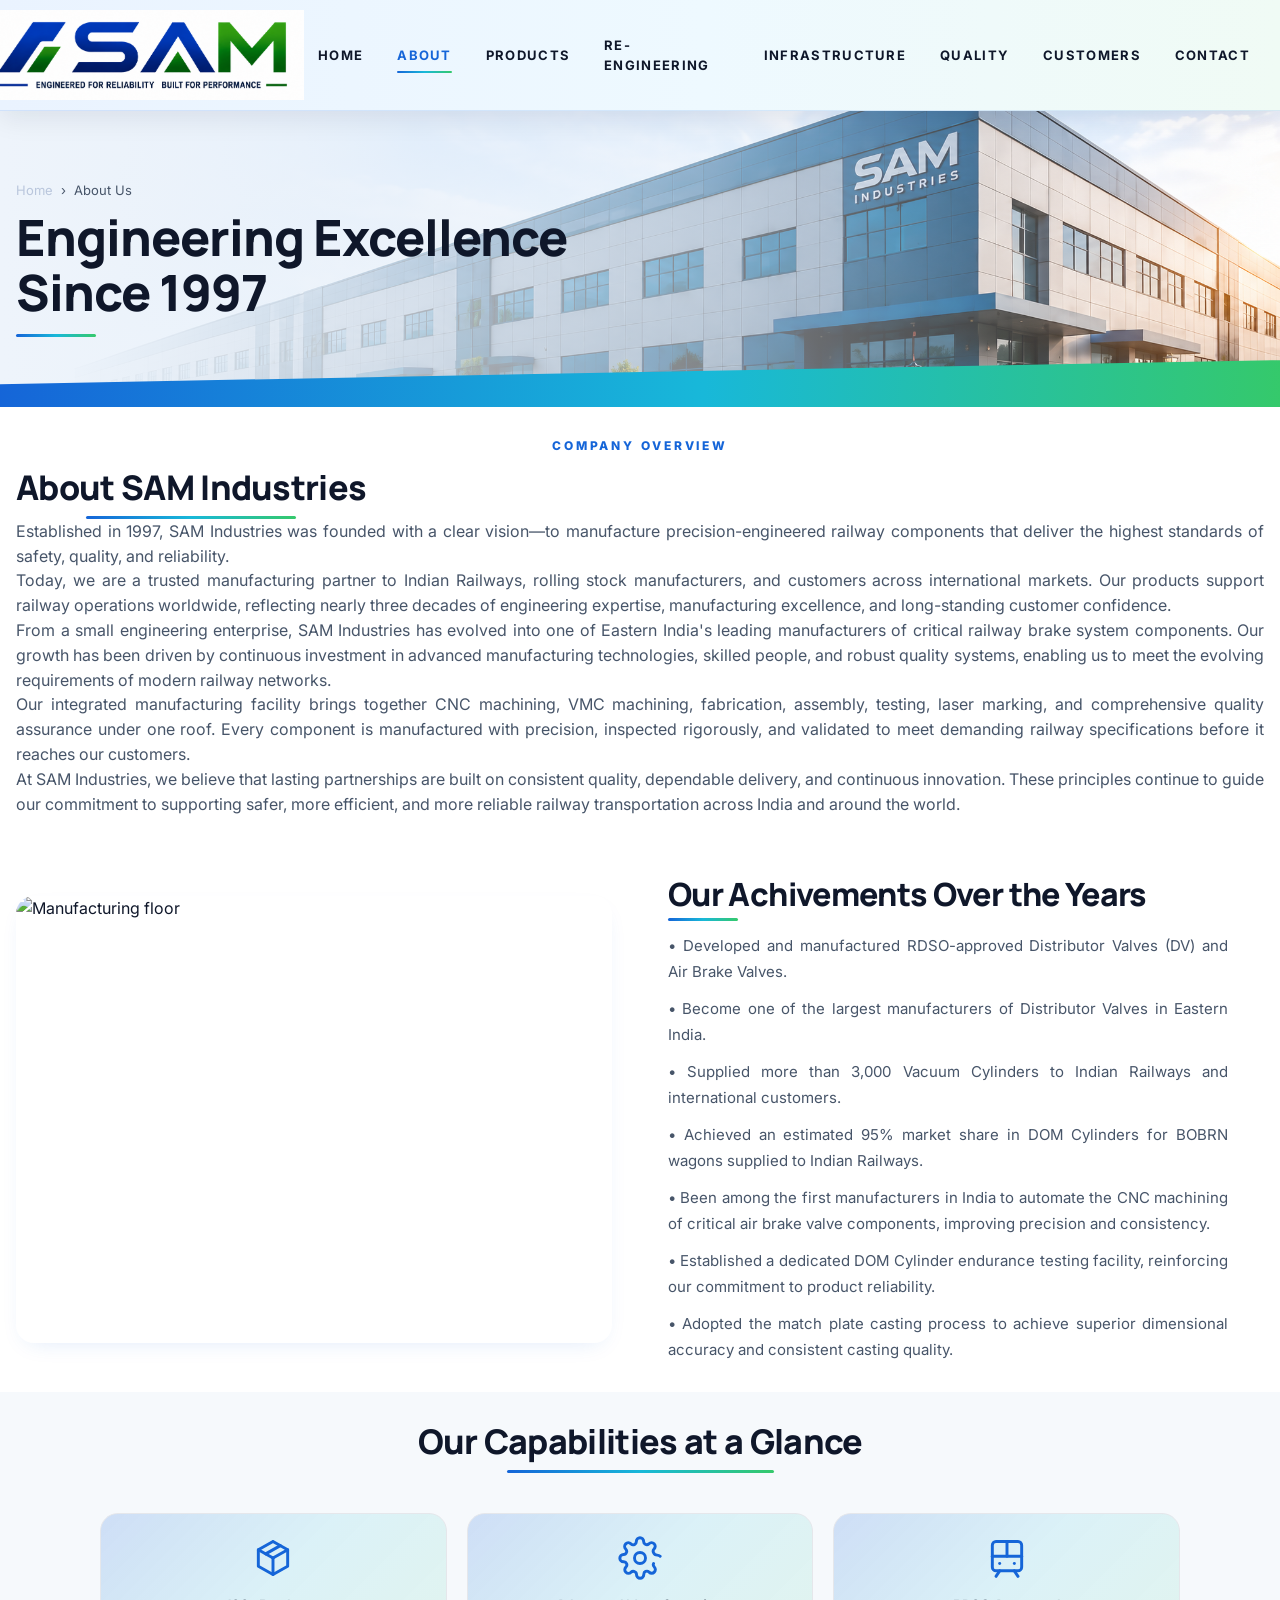
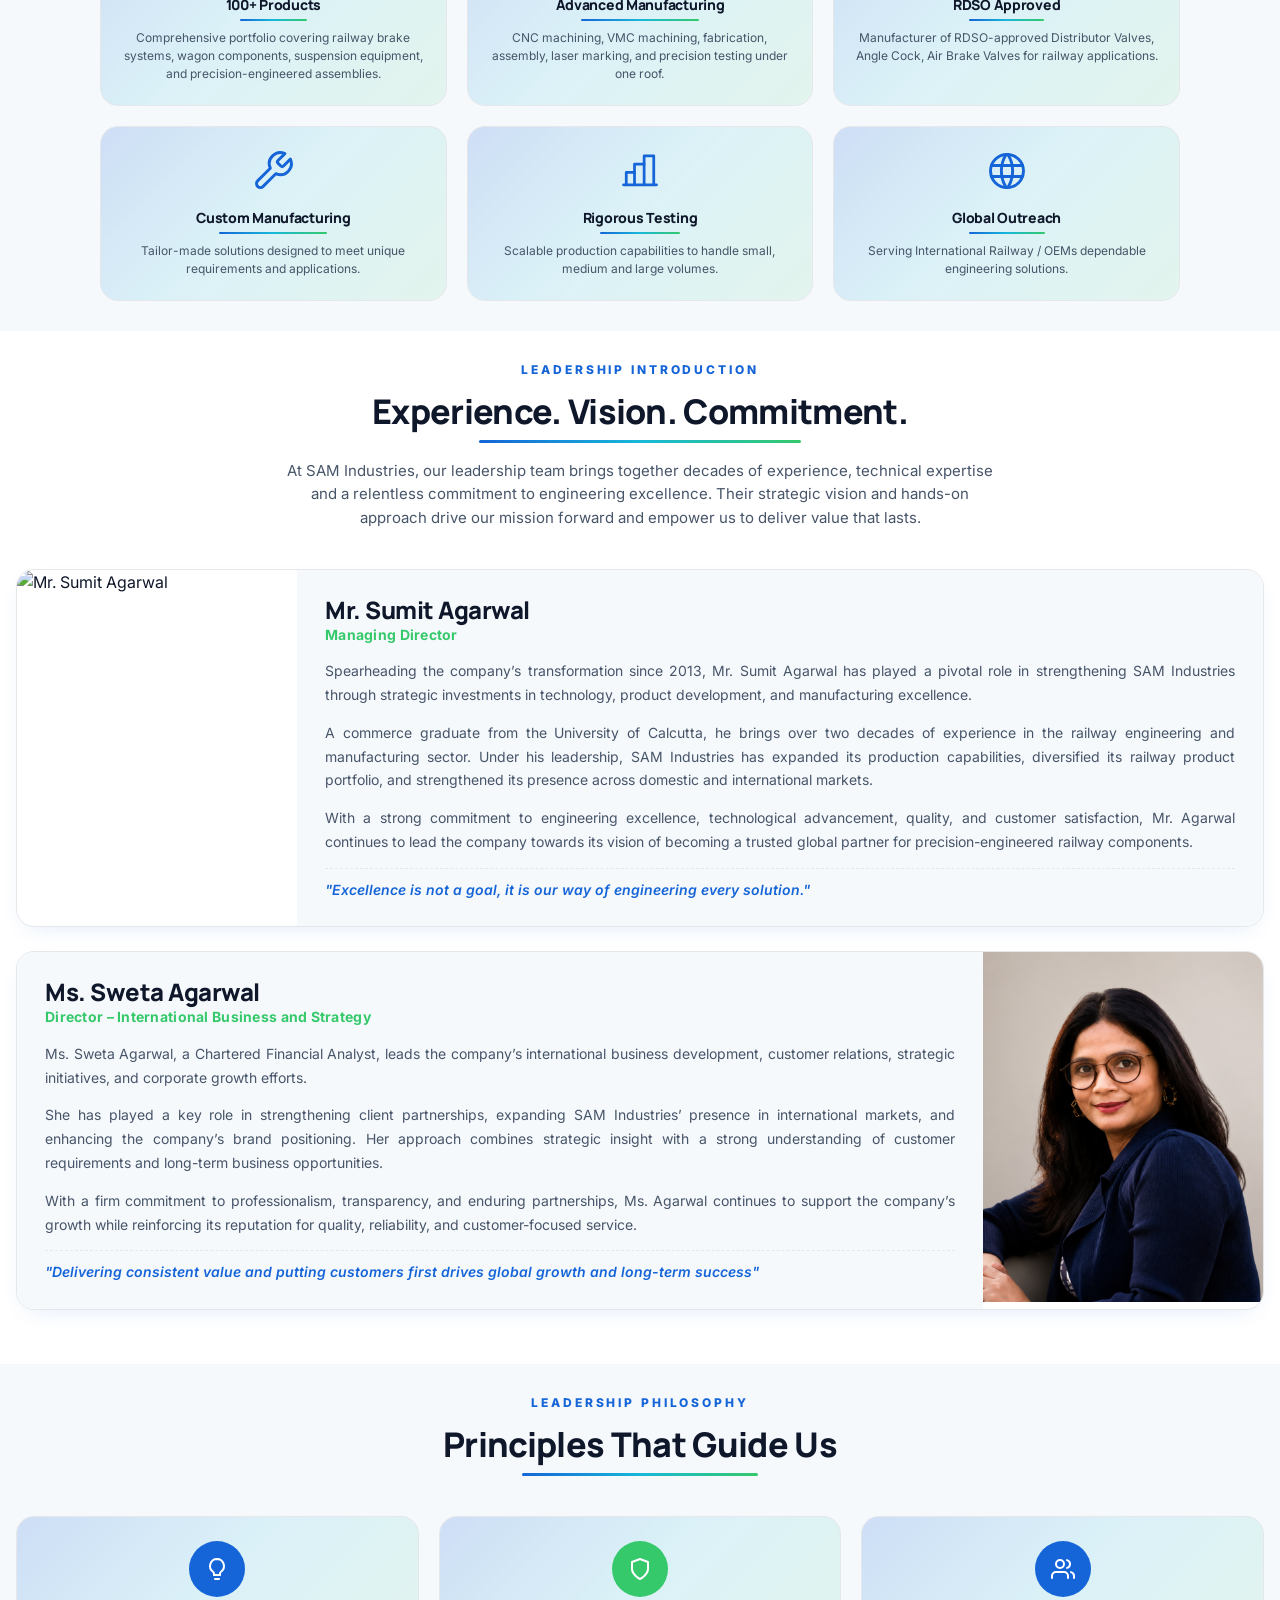
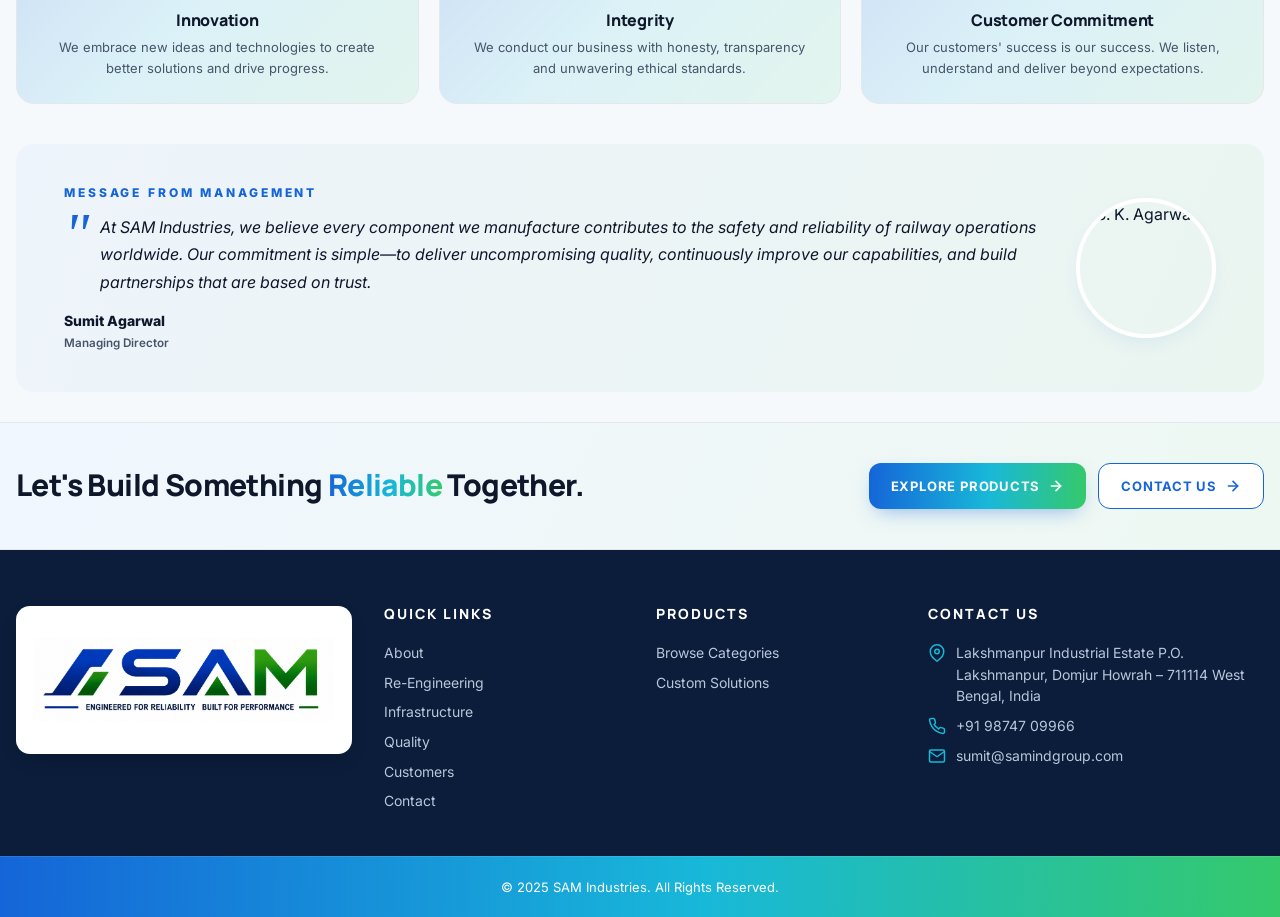
==== commit dc71e3b6: "Almost final website" ====
--- a/about.html
+++ b/about.html
@@ -15,15 +15,15 @@
 <!-- ============ NAVBAR ============ -->
 <nav class="navbar">
   <div class="container nav-inner">
-    <a href="index.html" class="logo brand-logo-nav-wrap"><img src="images/logo-nav.png" alt="SAM Industries" class="brand-logo-nav"></a>
+    <a href="index.html" class="logo brand-logo-nav-wrap"><img src="images/Website Other pics/SAM logo final.png" alt="SAM Industries" class="brand-logo-nav"></a>
     <div class="nav-menu">
       <a href="index.html">HOME</a>
       <a href="about.html" class="active">ABOUT</a>
       <a href="products.html">PRODUCTS</a>
-      <a href="oem.html">OEM</a>
+      <a href="oem.html">Re-ENGINEERING</a>
       <a href="infrastructure.html">INFRASTRUCTURE</a>
       <a href="quality.html">QUALITY</a>
-      <a href="clients.html">CLIENTS</a>
+      <a href="clients.html">CUSTOMERS</a>
       <a href="contact.html">CONTACT</a>
     </div>
     <button class="nav-toggle" aria-label="Toggle menu">
@@ -34,10 +34,10 @@
     <a href="index.html">HOME</a>
     <a href="about.html" class="active">ABOUT</a>
     <a href="products.html">PRODUCTS</a>
-    <a href="oem.html">OEM</a>
+    <a href="oem.html">RE-ENGINEERING</a>
     <a href="infrastructure.html">INFRASTRUCTURE</a>
     <a href="quality.html">QUALITY</a>
-    <a href="clients.html">CLIENTS</a>
+    <a href="clients.html">CUSTOMERS</a>
     <a href="contact.html">CONTACT</a>
   </div>
 </nav>
@@ -49,6 +49,7 @@
     <h1>Engineering Excellence<br>Since 1997</h1>
     <div class="ph-line"></div>
   </div>
+  <div class="page-hero-wave"></div>
 </section>
 <section class="section">
   <div class="container">
@@ -93,13 +94,13 @@
       <div class="cap"><div class="cap-icon"><svg viewBox="0 0 24 24" fill="none" stroke="currentColor" stroke-linecap="round" stroke-linejoin="round"><circle cx="12" cy="12" r="3"/><path d="M19.4 15a1.65 1.65 0 0 0 .33 1.82l.06.06a2 2 0 1 1-2.83 2.83l-.06-.06a1.65 1.65 0 0 0-1.82-.33 1.65 1.65 0 0 0-1 1.51V21a2 2 0 1 1-4 0v-.09A1.65 1.65 0 0 0 9 19.4a1.65 1.65 0 0 0-1.82.33l-.06.06a2 2 0 1 1-2.83-2.83l.06-.06a1.65 1.65 0 0 0 .33-1.82 1.65 1.65 0 0 0-1.51-1H3a2 2 0 1 1 0-4h.09A1.65 1.65 0 0 0 4.6 9a1.65 1.65 0 0 0-.33-1.82l-.06-.06a2 2 0 1 1 2.83-2.83l.06.06a1.65 1.65 0 0 0 1.82.33H9a1.65 1.65 0 0 0 1-1.51V3a2 2 0 1 1 4 0v.09a1.65 1.65 0 0 0 1 1.51 1.65 1.65 0 0 0 1.82-.33l.06-.06a2 2 0 1 1 2.83 2.83l-.06.06a1.65 1.65 0 0 0-.33 1.82V9c.36.86 1.16 1.42 2.09 1.42.6 0 1.16.24 1.58.66"/></svg></div>
       <h4>Advanced Manufacturing</h4><p>CNC machining, VMC machining, fabrication, assembly, laser marking, and precision testing under one roof.</p></div>
       <div class="cap"><div class="cap-icon"><svg xmlns="http://www.w3.org/2000/svg" width="24" height="24" viewBox="0 0 24 24" fill="none" stroke="currentColor" stroke-width="2" stroke-linecap="round" stroke-linejoin="round" class="lucide lucide-tram-front-icon lucide-tram-front"><rect width="16" height="16" x="4" y="3" rx="2"/><path d="M4 11h16"/><path d="M12 3v8"/><path d="m8 19-2 3"/><path d="m18 22-2-3"/><path d="M8 15h.01"/><path d="M16 15h.01"/></svg></div>
-      <h4>RDSO Approved Products</h4><p>Manufacturer of RDSO-approved Distributor Valves, Angle Cock, Air Brake Valves for railway applications.</p></div>
+      <h4>RDSO Approved</h4><p>Manufacturer of RDSO-approved Distributor Valves, Angle Cock, Air Brake Valves for railway applications.</p></div>
       <div class="cap"><div class="cap-icon"><svg viewBox="0 0 24 24" fill="none" stroke="currentColor" stroke-linecap="round" stroke-linejoin="round"><path d="M14.7 6.3a1 1 0 0 0 0 1.4l1.6 1.6a1 1 0 0 0 1.4 0l3.77-3.77a6 6 0 0 1-7.94 7.94l-6.91 6.91a2.12 2.12 0 0 1-3-3l6.91-6.91a6 6 0 0 1 7.94-7.94l-3.76 3.76z"/></svg></div>
       <h4>Custom Manufacturing</h4><p>Tailor-made solutions designed to meet unique requirements and applications.</p></div>
       <div class="cap"><div class="cap-icon"><svg xmlns="http://www.w3.org/2000/svg" viewBox="0 0 256 256"><rect width="256" height="256" fill="none"/><polyline points="48 208 48 136 96 136" fill="none" stroke="currentColor" stroke-linecap="round" stroke-linejoin="round" stroke-width="16"/><line x1="224" y1="208" x2="32" y2="208" fill="none" stroke="currentColor" stroke-linecap="round" stroke-linejoin="round" stroke-width="16"/><polyline points="96 208 96 88 152 88" fill="none" stroke="currentColor" stroke-linecap="round" stroke-linejoin="round" stroke-width="16"/><polyline points="152 208 152 40 208 40 208 208" fill="none" stroke="currentColor" stroke-linecap="round" stroke-linejoin="round" stroke-width="16"/></svg></div>
       <h4>Rigorous Testing</h4><p>Scalable production capabilities to handle small, medium and large volumes.</p></div>
-      <div class="cap"><div class="cap-icon"><svg viewBox="0 0 24 24" fill="none" stroke="currentColor" stroke-linecap="round" stroke-linejoin="round"><path d="M20 21v-2a4 4 0 0 0-3-3.87"/><path d="M4 21v-2a4 4 0 0 1 4-4h4a4 4 0 0 1 4 4v2"/><circle cx="10" cy="7" r="4"/><path d="M16 3.13a4 4 0 0 1 0 7.75"/></svg></div>
-      <h4>Trusted Worldwide</h4><p>Serving Indian Railways, major OEMs, and international railway customers with dependable engineering solutions.</p></div>
+      <div class="cap"><div class="cap-icon"><svg xmlns="http://www.w3.org/2000/svg" width="24" height="24" viewBox="0 0 24 24" fill="none" stroke="currentColor" stroke-width="2" stroke-linecap="round" stroke-linejoin="round" class="icon icon-tabler icons-tabler-outline icon-tabler-world"><path stroke="none" d="M0 0h24v24H0z" fill="none" /><path d="M3 12a9 9 0 1 0 18 0a9 9 0 0 0 -18 0" /><path d="M3.6 9h16.8" /><path d="M3.6 15h16.8" /><path d="M11.5 3a17 17 0 0 0 0 18" /><path d="M12.5 3a17 17 0 0 1 0 18" /></svg></div>
+      <h4>Global Outreach</h4><p>Serving International Railway / OEMs dependable engineering solutions.</p></div>
     </div>
   </div>
 </section>
@@ -150,8 +151,9 @@
             <div class="leader-badge"><svg viewBox="0 0 24 24" fill="none" stroke="currentColor" stroke-width="2" stroke-linecap="round" stroke-linejoin="round"><rect x="3" y="4" width="18" height="18" rx="2"/><line x1="16" y1="2" x2="16" y2="6"/><line x1="8" y1="2" x2="8" y2="6"/><line x1="3" y1="10" x2="21" y2="10"/></svg><span>Leadership &<br>Growth</span></div>
           </div>
           -->
-          <p class="l-bio">Since leading the company's transformation in 2013, Sumit Agarwal has focused on strengthening SAM Industries through technology, product development, and manufacturing excellence. A commerce graduate from University of Kolkata, has an experience of over 20 years in engineering railway products.</p> 
-          <p>Under his leadership, the company has expanded its manufacturing capabilities, diversified its railway product portfolio, and strengthened its position in both domestic and international markets. With a strong focus on engineering excellence, technological advancement, and customer satisfaction, he continues to drive SAM Industries' vision of becoming a trusted global partner for precision railway components.</p>
+          <p class="l-bio">Spearheading the company’s transformation since 2013, Mr. Sumit Agarwal has played a pivotal role in strengthening SAM Industries through strategic investments in technology, product development, and manufacturing excellence.</p>
+          <p class="l-bio">A commerce graduate from the University of Calcutta, he brings over two decades of experience in the railway engineering and manufacturing sector. Under his leadership, SAM Industries has expanded its production capabilities, diversified its railway product portfolio, and strengthened its presence across domestic and international markets.</p>
+          <p class="l-bio">With a strong commitment to engineering excellence, technological advancement, quality, and customer satisfaction, Mr. Agarwal continues to lead the company towards its vision of becoming a trusted global partner for precision-engineered railway components.</p> 
           <p class="l-quote">"Excellence is not a goal, it is our way of engineering every solution."</p>
         </div>
         
@@ -168,12 +170,10 @@
             <div class="leader-badge"><svg viewBox="0 0 24 24" fill="none" stroke="currentColor" stroke-width="2" stroke-linecap="round" stroke-linejoin="round"><rect x="3" y="4" width="18" height="18" rx="2"/><line x1="16" y1="2" x2="16" y2="6"/><line x1="8" y1="2" x2="8" y2="6"/><line x1="3" y1="10" x2="21" y2="10"/></svg><span>Process<br>Innovation</span></div>
           </div>
         -->
-          <p class="l-bio">Ms. Sweta Agarwal, a Chartered Financial Analyst, is responsible for the company's business development, customer relations, strategic initiatives, and corporate growth. She has played an important role in strengthening client partnerships, expanding the company's international presence, and enhancing the SAM Industries brand.</p>
-          <p>With a commitment to professionalism, transparency, and long-term relationships, she continues to support the company's growth while reinforcing its reputation for quality, reliability, and customer-focused service.</p>
-          <p></p>
-          <p></p>
-          <p ></p>
-          <p class="l-quote">"Efficiency and precision are the foundations of our every product."</p>
+          <p class="l-bio">Ms. Sweta Agarwal, a Chartered Financial Analyst, leads the company’s international business development, customer relations, strategic initiatives, and corporate growth efforts.</p>
+          <p class="l-bio">She has played a key role in strengthening client partnerships, expanding SAM Industries’ presence in international markets, and enhancing the company’s brand positioning. Her approach combines strategic insight with a strong understanding of customer requirements and long-term business opportunities.</p>
+          <p class="l-bio">With a firm commitment to professionalism, transparency, and enduring partnerships, Ms. Agarwal continues to support the company’s growth while reinforcing its reputation for quality, reliability, and customer-focused service.</p>
+          <p class="l-quote">"Delivering consistent value and putting customers first drives global growth and long-term success"</p>
         </div>
         <div class="l-img"><img src="images/website/Sweta.png" alt="Ms. Sweta Agarwal"></div>
       </div>
@@ -201,7 +201,7 @@
   </div>
 </section>
 
-
+<!--
 <section class="commit-footer">
   <div class="container">
     <div class="commit-banner">
@@ -222,8 +222,7 @@
     </div>
   </div>
 </section>
-
-<!-- ============ CTA ============ 
+============ CTA ============ -->
 <section class="cta-banner">
   <div class="container cta-inner">
     <h3>Let's Build Something <span class="text-gradient">Reliable</span> Together.</h3>
@@ -235,7 +234,7 @@
     </div>
   </div>
 </section>
--->
+
 
 </main>
 
@@ -244,27 +243,21 @@
   <div class="container">
     <div class="footer-grid">
       <div>
-        <div class="brand-logo-footer-wrap"><img src="images/logo-nav.png" alt="SAM Industries" class="brand-logo-footer"></div>
-        <p class="brand-text">Engineered for Reliability.<br>Built for Performance.</p>
-        <div class="social">
-          <a href="#" aria-label="LinkedIn"><svg width="16" height="16" viewBox="0 0 24 24" fill="currentColor"><path d="M20.5 2h-17A1.5 1.5 0 0 0 2 3.5v17A1.5 1.5 0 0 0 3.5 22h17a1.5 1.5 0 0 0 1.5-1.5v-17A1.5 1.5 0 0 0 20.5 2zM8 19H5v-9h3zM6.5 8.25A1.75 1.75 0 1 1 8.25 6.5 1.75 1.75 0 0 1 6.5 8.25zM19 19h-3v-4.74c0-1.42-.6-1.93-1.38-1.93A1.74 1.74 0 0 0 13 14.19a.66.66 0 0 0 0 .14V19h-3v-9h2.9v1.3a3.11 3.11 0 0 1 2.7-1.4c1.55 0 3.36.86 3.36 3.66z"/></svg></a>
-          <a href="#" aria-label="Facebook"><svg width="16" height="16" viewBox="0 0 24 24" fill="currentColor"><path d="M22 12a10 10 0 1 0-11.56 9.88v-7H8v-2.87h2.44V9.75c0-2.41 1.44-3.75 3.64-3.75a15 15 0 0 1 2.16.19v2.36h-1.22c-1.2 0-1.57.75-1.57 1.51v1.81h2.67L15.7 14.9h-2.24v7A10 10 0 0 0 22 12z"/></svg></a>
-          <a href="#" aria-label="Instagram"><svg width="16" height="16" viewBox="0 0 24 24" fill="none" stroke="currentColor" stroke-width="2" stroke-linecap="round" stroke-linejoin="round"><rect x="2" y="2" width="20" height="20" rx="5"/><path d="M16 11.37A4 4 0 1 1 12.63 8 4 4 0 0 1 16 11.37z"/><line x1="17.5" y1="6.5" x2="17.51" y2="6.5"/></svg></a>
-          <a href="#" aria-label="YouTube"><svg width="16" height="16" viewBox="0 0 24 24" fill="currentColor"><path d="M23 7.2a3 3 0 0 0-2.1-2.1C19 4.5 12 4.5 12 4.5s-7 0-8.9.6A3 3 0 0 0 1 7.2 31 31 0 0 0 .5 12 31 31 0 0 0 1 16.8a3 3 0 0 0 2.1 2.1c1.9.6 8.9.6 8.9.6s7 0 8.9-.6a3 3 0 0 0 2.1-2.1 31 31 0 0 0 .5-4.8 31 31 0 0 0-.5-4.8zM9.75 15.5v-7l6 3.5z"/></svg></a>
-        </div>
+        <div class="brand-logo-footer-wrap"><img src="images/Website Other pics/SAM logo final.png" alt="SAM Industries" class="brand-logo-footer"></div>
       </div>
       <div>
         <h4>Quick Links</h4>
         <a href="about.html">About</a>
-        <a href="leadership.html">Leadership</a>
+        <a href="oem.html">Re-Engineering</a>
         <a href="infrastructure.html">Infrastructure</a>
         <a href="quality.html">Quality</a>
+        <a href="clients.html">Customers</a>
         <a href="contact.html">Contact</a>
       </div>
       <div>
         <h4>Products</h4>
-        <a href="products.html">View All Products</a>
         <a href="products.html">Browse Categories</a>
+        <a href="oem.html">Custom Solutions</a>
       </div>
       <div>
         <h4>Contact Us</h4>
--- a/styles.css
+++ b/styles.css
@@ -28,8 +28,13 @@
 
   --font-body:'Inter',system-ui,-apple-system,Segoe UI,Roboto,sans-serif;
   --font-display:'Manrope','Inter',system-ui,sans-serif;
-
-  --container:1400px;
+  --card-gradient: linear-gradient(
+    135deg,
+    rgba(21,101,216,.18) 0%,
+    rgba(24,184,217,.12) 45%,
+    rgba(53,201,107,.10) 100%
+);
+  --container:1450px;
 }
 
 *,*::before,*::after{box-sizing:border-box;margin:0;padding:0}
@@ -64,7 +69,7 @@
 @media(min-width:768px){.section{padding-block:88px}}
 @media(min-width:1280px){.section{padding-block:112px}}
 */
-.section{padding-block:50px;}
+.section{padding-block:30px;}
 
 
 .bg-muted{background:var(--bg-muted)}
@@ -77,16 +82,23 @@
   font-size:12px;font-weight:800;letter-spacing:.24em;text-transform:uppercase;
   color:var(--brand-blue);margin-bottom:12px;text-align:center;
 }
+/*
+
+.section-title::after{/*
+  content:"";position:absolute;left:20%;right:20%;bottom:7px;height:3px;border-radius:3px;
+  background:var(--gradient-underline);
+  content:"";position:absolute;left:0;bottom:0;height:3px;width:70px;border-radius:3px;background:var(--gradient-underline)
+}*/
 .section-title{
   font-size:clamp(24px,3vw,34px);font-weight:800;text-align:center;
   padding-bottom:12px;position:relative;display:inline-block;
 }
 .section-title-wrap{text-align:center;margin-bottom:40px}
-.section-title::after{/*
-  content:"";position:absolute;left:20%;right:20%;bottom:7px;height:3px;border-radius:3px;
-  background:var(--gradient-underline);*/
-  content:"";position:absolute;left:0;bottom:0;height:3px;width:70px;border-radius:3px;background:var(--gradient-underline)
-}
+.section-title::after{
+  content:"";position:absolute;left:20%;right:20%;bottom:0;height:3px;border-radius:3px;
+  background:var(--gradient-underline);
+}
+
 .section-lead{max-width:720px;margin:16px auto 0;text-align:center;color:var(--ink-muted);font-size:15px}
 
 /* =============== Buttons =============== */
@@ -108,9 +120,25 @@
 
 /* =============== Navbar =============== */
 .navbar{
-  position:fixed;top:0;left:0;right:0;z-index:50;
-  background:rgba(255,255,255,.92);backdrop-filter:blur(12px);
-  border-bottom:1px solid var(--hairline);
+    position:fixed;
+    top:0;
+    left:0;
+    right:0;
+    z-index:50;
+
+    background:linear-gradient(
+        90deg,
+        #EAF3FF 0%,
+        #EEF9FF 55%,
+        #F0FBF5 100%
+    );
+
+    border-bottom:1px solid rgba(21,101,216,.12);
+
+    box-shadow:0 8px 25px rgba(15,23,42,.08);
+}
+.navbar .container{
+    padding-left:20px;
 }
 .nav-inner{
   display:flex;align-items:center;justify-content:space-between;
@@ -120,7 +148,9 @@
 .logo .logo-title{font-family:var(--font-display);font-weight:800;font-size:26px;letter-spacing:-.02em;
   background:var(--gradient);-webkit-background-clip:text;background-clip:text;color:transparent}
 .logo .logo-sub{font-size:10px;font-weight:700;letter-spacing:.28em;color:var(--ink-muted);margin-top:2px}
-
+.brand-logo-nav-wrap{
+    margin-left: -40px;
+}
 .nav-menu{display:none;gap:6px;align-items:center}
 @media(min-width:1024px){.nav-menu{display:flex}}
 .nav-menu a{
@@ -219,13 +249,12 @@
     inset:0;
     z-index:1;
 
-    background:linear-gradient(
+    background: linear-gradient(
         90deg,
-        rgba(255,255,255,.95) 0%,
-        rgba(255,255,255,.88) 35%,
-        rgba(255,255,255,.45) 60%,
-        rgba(255,255,255,0) 100%
-    );
+        rgba(255,255,255,0.75) 0%,
+        rgba(255,255,255,0.35) 35%,
+        rgba(255,255,255,0.08) 60%,
+        transparent 80%)
 }
 /*
 @media(min-width:900px){
@@ -238,7 +267,7 @@
 
 /* =============== Stats strip =============== */
 .stats-strip{
-  margin-top:-40px;position:relative;z-index:5;
+  margin-top:-10px;position:relative;z-index:5;
 }
 .stats-card{
   background:#fff;border:1px solid var(--hairline);border-radius:var(--radius-card);
@@ -294,7 +323,7 @@
 @media(max-width:1279px){.carousel-track{grid-template-columns:repeat(3,minmax(0,1fr))}}
 @media(max-width:1023px){.carousel-track{grid-template-columns:repeat(2,minmax(0,1fr))}}
 @media(max-width:639px){.carousel-track{grid-template-columns:1fr}}
-
+/*
 .product-card{
   background:#fff;border:1px solid var(--hairline);border-radius:var(--radius-card);
   overflow:hidden;transition:all .35s ease;position:relative;
@@ -304,6 +333,30 @@
   transform:translateY(-8px);box-shadow:var(--shadow-card-hover);border-color:transparent;
   background-image:linear-gradient(#fff,#fff),var(--gradient);
   background-origin:border-box;background-clip:padding-box,border-box;
+}
+*/
+.product-card{
+    background:var(--card-gradient);
+    border:1px solid rgba(21,101,216,.12);
+    border-radius:var(--radius-card);
+    overflow:hidden;
+    transition:all .35s ease;
+    position:relative;
+    display:flex;
+    flex-direction:column;
+}
+.product-card:hover{
+    background:#fff;
+    transform:translateY(-8px);
+    box-shadow:var(--shadow-card-hover);
+    border-color:transparent;
+
+    background-image:
+        linear-gradient(#fff,#fff),
+        var(--gradient);
+
+    background-origin:border-box;
+    background-clip:padding-box,border-box;
 }
 .product-card .p-img{aspect-ratio:4/3;overflow:hidden;background:#f6f9fc;display:flex;align-items:center;justify-content:center}
 .product-card .p-img img{width:100%;height:100%;object-fit:contain;padding:12px;transition:transform .5s ease}
@@ -336,11 +389,11 @@
 .vmv-grid{display:grid;grid-template-columns:1fr;gap:20px}
 @media(min-width:768px){.vmv-grid{grid-template-columns:repeat(3,1fr);gap:24px}}
 .vmv-card{
-  background:#fff;border:1px solid var(--hairline);border-radius:var(--radius-card);
+  background:var(--card-gradient);border:1px solid var(--hairline);border-radius:var(--radius-card);
   padding:28px;box-shadow:var(--shadow-card);transition:all .35s ease;
   display:flex;flex-direction:column;
 }
-.vmv-card:hover{transform:translateY(-6px);box-shadow:var(--shadow-card-hover)}
+.vmv-card:hover{background:#fff;transform:translateY(-6px);box-shadow:var(--shadow-card-hover)}
 .vmv-card .vmv-icon{
   width:52px;height:52px;border-radius:14px;background:#eef4fb;color:var(--brand-blue);
   display:inline-flex;align-items:center;justify-content:center;margin-bottom:16px;transition:all .3s ease;
@@ -382,7 +435,7 @@
 .cert{
   width:180px;
   height:160px;
-  background:#fff;
+  background:var(--card-gradient);
   border:1px solid var(--hairline);
   border-radius:14px;
 
@@ -402,6 +455,7 @@
 }
 
 .cert:hover{
+  background: #fff;
   transform:translateY(-4px);
   box-shadow:var(--shadow-card);
 }
@@ -419,7 +473,7 @@
 }
 .cert img{
     max-width:80%;
-    max-height:55px;
+    max-height:100px;
     width:auto;
     height:auto;
     object-fit:contain;
@@ -465,7 +519,12 @@
 .page-hero .ph-bg img{width:100%;height:100%;object-fit:cover}
 .page-hero .ph-bg::after{
   content:"";position:absolute;inset:0;
-  background:linear-gradient(90deg,rgba(11,29,58,.92) 0%,rgba(11,29,58,.75) 55%,rgba(11,29,58,.35) 100%);
+  background: linear-gradient(
+        90deg,
+        rgba(255,255,255,0.75) 0%,
+        rgba(255,255,255,0.35) 35%,
+        rgba(255,255,255,0.08) 60%,
+        transparent 80%);
 }
 .page-hero .container{position:relative;z-index:2}
 .page-hero .breadcrumb{font-size:13px;color:#B9C6DC;margin-bottom:10px}
@@ -485,7 +544,25 @@
 .page-hero.light .breadcrumb{color:var(--ink-muted)}
 .page-hero.light h1{color:var(--ink)}
 .page-hero.light p{color:var(--ink-muted)}
-
+.page-hero-wave{
+    position:absolute;
+    left:0;
+    right:0;
+    bottom:-1px;
+
+    height:60px;
+
+    background:var(--gradient);
+
+    clip-path:polygon(
+        0 60%,
+        100% 20%,
+        100% 100%,
+        0 100%
+    );
+
+    z-index:2;
+}
 /* =============== Capability grid (about) =============== */
 .cap-grid{
   display:grid;gap:16px;
@@ -494,10 +571,10 @@
 @media(min-width:768px){.cap-grid{grid-template-columns:repeat(4,1fr)}}
 @media(min-width:1200px){.cap-grid{grid-template-columns:repeat(7,1fr)}}
 .cap{
-  background:#fff;border:1px solid var(--hairline);border-radius:var(--radius-card);
+  background:var(--card-gradient);border:1px solid var(--hairline);border-radius:var(--radius-card);
   padding:22px 16px;text-align:center;transition:all .3s ease;
 }
-.cap:hover{transform:translateY(-4px);box-shadow:var(--shadow-card)}
+.cap:hover{background:#fff;transform:translateY(-4px);box-shadow:var(--shadow-card)}
 .cap-icon{width:44px;height:44px;color:var(--brand-blue);margin:0 auto 12px}
 .cap-icon svg{width:100%;height:100%;stroke-width:1.6}
 .cap h4{font-size:14px;font-weight:800;color:var(--ink);padding-bottom:8px;position:relative;display:inline-block;margin-bottom:8px}
@@ -527,16 +604,45 @@
   background-size:70%;background-position:center;background-repeat:no-repeat}
 
 /* Why choose grid */
-.why-grid{display:grid;grid-template-columns:repeat(2,1fr);gap:20px}
-@media(min-width:900px){.why-grid{grid-template-columns:repeat(4,1fr)}}
-@media(min-width:1200px){.why-grid{grid-template-columns:repeat(7,1fr)}}
-.why{background:#fff;border:1px solid var(--hairline);border-radius:var(--radius-card);padding:20px 14px;text-align:center;transition:.3s}
-.why:hover{transform:translateY(-4px);box-shadow:var(--shadow-card)}
-.why .why-icon{width:40px;height:40px;color:var(--brand-blue);margin:0 auto 10px}
+.why-grid{
+    display:flex;
+    flex-wrap:wrap;
+    justify-content:center;
+    gap:20px;
+}
+
+.why{
+    width:170px;
+}
+/*@media(min-width:900px){.why-grid{grid-template-columns:repeat(4,1fr)}}
+@media(min-width:1200px){.why-grid{grid-template-columns:repeat(7,1fr)}}*/
+.why{background:var(--card-gradient);border:1px solid var(--hairline);border-radius:var(--radius-card);padding:20px 14px;text-align:center;transition:.3s}
+.why:hover{background:#fff;transform:translateY(-4px);box-shadow:var(--shadow-card)}
+/*.why .why-icon{width:40px;height:40px;color:var(--brand-blue);margin:0 auto 10px}*/
+.why .why-icon{
+    width:54px;
+    height:54px;
+    color:var(--brand-blue);
+    margin:0 auto 16px;
+}
+/* Award */
+.why:nth-child(1) .why-icon{
+    width:62px;
+    height:62px;
+}
+
+/* Shield */
+.why:nth-child(2) .why-icon{
+    width:58px;
+    height:58px;
+}
+.why .why-icon svg{
+    width:100%;
+    height:100%;
+}
 .why h5{font-size:13px;font-weight:800;padding-bottom:8px;margin-bottom:6px;position:relative;display:inline-block}
 .why h5::after{content:"";position:absolute;left:15%;right:15%;bottom:0;height:2px;background:var(--gradient-underline);border-radius:2px}
 .why p{font-size:12px;line-height:1.5}
-
 /* Commitment banner */
 
 .commit-banner{
@@ -601,8 +707,8 @@
 
 .principles-grid{display:grid;grid-template-columns:1fr;gap:20px}
 @media(min-width:768px){.principles-grid{grid-template-columns:repeat(3,1fr)}}
-.principle{background:#fff;border:1px solid var(--hairline);border-radius:var(--radius-card);padding:24px;text-align:center;transition:.3s}
-.principle:hover{transform:translateY(-4px);box-shadow:var(--shadow-card)}
+.principle{background:var(--card-gradient);border:1px solid var(--hairline);border-radius:var(--radius-card);padding:24px;text-align:center;transition:.3s}
+.principle:hover{background:#fff;transform:translateY(-4px);box-shadow:var(--shadow-card)}
 .principle .p-icon{width:56px;height:56px;border-radius:999px;display:inline-flex;align-items:center;justify-content:center;margin-bottom:14px;color:#fff}
 .principle .p-icon.blue{background:var(--brand-blue)}
 .principle .p-icon.green{background:var(--brand-green)}
@@ -666,11 +772,13 @@
 .product-grid .empty{grid-column:1/-1;padding:40px;text-align:center;color:var(--ink-muted);font-size:14px}
 
 .custom-banner{
+    max-width:1200px;
+    margin:40px auto 0;
   margin-top:40px;background:linear-gradient(115deg,#eef4fb 0%,#eefaf6 100%);
   border:1px solid var(--hairline);border-radius:var(--radius-card);overflow:hidden;
   display:grid;grid-template-columns:1fr;
 }
-@media(min-width:900px){.custom-banner{grid-template-columns:1fr 320px}}
+@media(min-width:900px){.custom-banner{grid-template-columns:1fr 420px;}}
 .custom-banner .cb-body{padding:28px;display:flex;gap:18px;align-items:flex-start}
 @media(min-width:768px){.custom-banner .cb-body{padding:36px 44px}}
 .custom-banner .cb-icon{
@@ -695,9 +803,9 @@
 
 .capacity-grid{display:grid;grid-template-columns:1fr;gap:16px}
 @media(min-width:640px){.capacity-grid{grid-template-columns:repeat(2,1fr)}}
-@media(min-width:900px){.capacity-grid{grid-template-columns:repeat(4,1fr)}}
+@media(min-width:900px){.capacity-grid{grid-template-columns:repeat(3,1fr)}}
 .capacity-card{
-  background:linear-gradient(135deg,#eef7f2 0%,#eef4fb 100%);
+  background:var(--card-gradient);
   border:1px solid var(--hairline);border-radius:var(--radius-card);padding:22px;
   display:flex;gap:14px;align-items:flex-start;
 }
@@ -725,15 +833,123 @@
 .equip-card p{font-size:12px;color:var(--ink-muted);margin-top:4px;line-height:1.5}
 
 .gallery-grid{
-  display:grid;gap:12px;
-  grid-template-columns:repeat(2,1fr);
-}
-@media(min-width:768px){.gallery-grid{grid-template-columns:repeat(5,1fr)}}
-.gallery-grid .g{aspect-ratio:4/3;overflow:hidden;border-radius:14px;background:#eee}
-.gallery-grid .g img{width:100%;height:100%;object-fit:cover;transition:transform .5s}
-.gallery-grid .g:hover img{transform:scale(1.05)}
-.gallery-grid .g.wide{grid-column:span 2}
-
+    display:grid;
+    grid-template-columns:repeat(12,1fr);
+    grid-auto-rows:90px;
+    gap:18px;
+}
+
+/* Common Styling */
+
+.gallery-grid .g{
+    overflow:hidden;
+    border-radius:22px;
+    background:#eee;
+    box-shadow:0 10px 25px rgba(0,0,0,.08);
+}
+
+.gallery-grid .g img{
+    width:100%;
+    height:100%;
+    object-fit:cover;
+    transition:.5s;
+}
+
+.gallery-grid .g:hover img{
+    transform:scale(1.06);
+}
+/* 1 */
+.img1{
+    grid-column:1 / 5;
+    grid-row:1 / 6;
+}
+
+/* 2 */
+.img2{
+    grid-column:5 / 8;
+    grid-row:1 / 3;
+}
+
+/* 3 */
+.img3{
+    grid-column:8 / 10;
+    grid-row:1 / 3;
+}
+
+/* 4 */
+.img4{
+    grid-column:10 / 13;
+    grid-row:1 / 4;
+}
+
+/* 5 */
+.img5{
+    grid-column:5 / 10;
+    grid-row:3 / 6;
+}
+
+/* 6 */
+.img6{
+    grid-column:10 / 13;
+    grid-row:4 / 7;
+}
+
+/* 7 */
+.img7{
+    grid-column:1 / 4;
+    grid-row:6 / 8;
+}
+
+/* 8 */
+.img8{
+    grid-column:4 / 7;
+    grid-row:6 / 8;
+}
+
+/* 9 */
+.img9{
+    grid-column:7 / 10;
+    grid-row:6 / 8;
+}
+
+/* 10 */
+.img10{
+    grid-column:10 / 13;
+    grid-row:7 / 10;
+}
+
+/* 11 */
+.img11{
+    grid-column:1 / 10;
+    grid-row:8 / 10;
+}
+
+@media (max-width:991px){
+
+.gallery-grid{
+    grid-template-columns:repeat(2,1fr);
+    grid-auto-rows:220px;
+}
+
+.gallery-item{
+    grid-column:auto !important;
+    grid-row:auto !important;
+}
+
+}
+@media(max-width:640px){
+
+.gallery-grid{
+    grid-template-columns:1fr;
+    grid-auto-rows:220px;
+}
+
+.gallery-grid .g{
+    grid-column:auto !important;
+    grid-row:auto !important;
+}
+
+}
 /* =============== Clients =============== */
 .trust-strip{
   background:#fff;border:1px solid var(--hairline);border-radius:var(--radius-card);
@@ -774,17 +990,21 @@
 .footprint-map{background:#fff;border:1px solid var(--hairline);border-radius:14px;overflow:hidden;position:relative;min-height:280px}
 .footprint-map svg{display:block;width:100%;height:100%}
 
-.testimonials{position:relative}
-.testimonial-track{display:grid;grid-template-columns:repeat(3,1fr);gap:20px;transition:opacity .3s}
-@media(max-width:900px){.testimonial-track{grid-template-columns:1fr}}
-.testimonial{background:#fff;border:1px solid var(--hairline);border-radius:var(--radius-card);padding:24px;box-shadow:var(--shadow-sm)}
-.testimonial .stars{color:#f5b400;display:flex;gap:2px;margin-bottom:10px}
-.testimonial .stars svg{width:16px;height:16px;fill:currentColor}
-.testimonial .quote{font-size:14px;color:var(--ink);line-height:1.7}
-.testimonial .who{display:flex;gap:12px;align-items:center;margin-top:16px;padding-top:14px;border-top:1px dashed var(--hairline)}
-.testimonial .who .avatar{width:36px;height:36px;border-radius:999px;background:var(--gradient);color:#fff;display:inline-flex;align-items:center;justify-content:center;font-weight:800;font-size:12px}
-.testimonial .who h6{font-size:13px;font-weight:800;color:var(--brand-blue)}
-.testimonial .who small{font-size:12px;color:var(--ink-muted)}
+.testimonials{position:relative;max-width:1040px;margin:0 auto}
+.testimonial-track{transition:opacity .3s}
+.testimonial-slide{display:grid;grid-template-columns:minmax(280px,420px) 1fr;gap:56px;align-items:center;background:#fff;border:1px solid var(--hairline);border-radius:20px;padding:36px 44px;box-shadow:var(--shadow-sm)}
+@media(max-width:820px){.testimonial-slide{grid-template-columns:1fr;gap:28px;padding:24px}}
+.ts-cert-frame{background:linear-gradient(180deg,#eef4fb 0%,#e6eef8 100%);border-radius:14px;padding:22px;box-shadow:inset 0 0 0 1px rgba(21,101,216,.08);display:flex;align-items:center;justify-content:center}
+.ts-cert-frame img{width:100%;height:auto;max-height:340px;object-fit:contain;border-radius:6px;background:#fff;box-shadow:0 8px 24px -12px rgba(21,101,216,.25)}
+.ts-body{display:flex;flex-direction:column;gap:14px}
+.ts-quote-mark{color:var(--brand-blue);line-height:0}
+.ts-quote-mark svg{width:44px;height:44px}
+.ts-quote{font-size:18px;line-height:1.7;color:var(--ink);font-weight:500;margin:0}
+@media(max-width:820px){.ts-quote{font-size:16px}}
+.ts-divider{border:0;border-top:1px dashed var(--hairline);margin:6px 0}
+.ts-meta h6{font-size:15px;font-weight:800;color:var(--ink);margin:0 0 4px}
+.ts-meta small{font-size:13px;color:var(--ink-muted)}
+
 
 .partnership{
   background:linear-gradient(115deg,#0B1D3A 0%,#122a55 100%);color:#fff;
@@ -841,7 +1061,7 @@
 .get-in-touch h3::after{content:"";position:absolute;left:0;bottom:0;height:3px;width:48px;background:var(--gradient-underline);border-radius:3px}
 .get-in-touch p{font-size:14px;color:var(--ink-muted);line-height:1.6}
 .gt-blocks{display:grid;grid-template-columns:1fr;gap:16px}
-@media(min-width:768px){.gt-blocks{grid-template-columns:repeat(3,1fr)}}
+@media(min-width:768px){.gt-blocks{grid-template-columns:repeat(2,1fr)}}
 .gt-block{background:#fff;border:1px solid var(--hairline);border-radius:14px;padding:18px;text-align:center}
 .gt-block .gt-icon{width:44px;height:44px;color:var(--brand-blue);margin:0 auto 10px}
 .gt-block h5{font-size:14px;font-weight:800;margin-bottom:8px}
@@ -951,10 +1171,37 @@
   text-align:center;font-family:var(--font-display);font-size:20px;font-weight:800;
   color:var(--brand-blue);letter-spacing:.04em;text-transform:uppercase;margin-bottom:22px;
 }
-.oem-panel-body{display:grid;grid-template-columns:1fr;gap:20px}
-@media(min-width:640px){.oem-panel-body{grid-template-columns:1fr 1fr;align-items:center}}
-.oem-cap-img{border-radius:12px;overflow:hidden;aspect-ratio:4/3}
-.oem-cap-img img{width:100%;height:100%;object-fit:cover;display:block}
+.oem-panel-body{
+    display:grid;
+    grid-template-columns:1fr 1fr;
+    gap:24px;
+    align-items:center;
+}
+
+@media (max-width:768px){
+    .oem-panel-body{
+        grid-template-columns:1fr;
+    }
+}
+.oem-cap-img{
+    min-height:360px;
+    padding:8px;
+    background:#f8fafc;
+    border-radius:14px;
+    min-height:360px;
+
+    display:flex;
+    justify-content:center;
+    align-items:center;
+}
+
+.oem-cap-img img{
+    max-width:100%;
+    max-height:420px;
+    width:auto;
+    height:auto;
+    object-fit:contain;
+}
 .oem-check-list,.oem-dot-list{list-style:none;padding:0;margin:0;display:flex;flex-direction:column;gap:10px}
 .oem-check-list li,.oem-dot-list li{
   position:relative;padding-left:28px;font-size:14px;font-weight:600;color:var(--ink);
@@ -972,20 +1219,20 @@
 .oem-re h4{font-family:var(--font-display);font-size:16px;font-weight:800;color:var(--ink);margin-bottom:10px;letter-spacing:.01em}
 .oem-re p{font-size:14px;color:var(--ink-muted);margin-bottom:12px}
 .oem-re-foot{font-size:13px;color:var(--ink-muted);margin-top:14px}
-
-.oem-why-grid{
+/*
+.why-grid{
   display:grid;grid-template-columns:repeat(2,1fr);gap:22px;
 }
-@media(min-width:700px){.oem-why-grid{grid-template-columns:repeat(4,1fr)}}
-@media(min-width:1100px){.oem-why-grid{grid-template-columns:repeat(8,1fr)}}
-.oem-why{text-align:center;padding:6px}
-.oem-why-icon{
+@media(min-width:700px){.why-grid{grid-template-columns:repeat(4,1fr)}}
+@media(min-width:1100px){.why-grid{grid-template-columns:repeat(8,1fr)}}
+.why{text-align:center;padding:6px}
+.why-icon{
   width:72px;height:72px;margin:0 auto 12px;color:var(--brand-blue);
   display:grid;place-items:center;
 }
-.oem-why-icon svg{width:52px;height:52px;stroke-width:1.5}
-.oem-why h5{font-family:var(--font-display);font-size:12px;font-weight:800;letter-spacing:.06em;text-transform:uppercase;color:var(--ink);line-height:1.35}
-
+.why-icon svg{width:52px;height:52px;stroke-width:1.5}
+.why h5{font-family:var(--font-display);font-size:12px;font-weight:800;letter-spacing:.06em;text-transform:uppercase;color:var(--ink);line-height:1.35}
+*/
 .oem-enquiry{
   padding:56px 0;
   background:linear-gradient(90deg,var(--brand-blue),var(--brand-green));
@@ -1130,10 +1377,10 @@
 .qv2-overview .eyebrow{color:var(--brand-blue);font-size:12px;font-weight:800;letter-spacing:.22em;text-transform:uppercase;margin-bottom:10px;text-align:left}
 .qv2-overview h2{font-family:var(--font-display);font-size:clamp(24px,2.6vw,32px);font-weight:800;color:var(--ink);position:relative;padding-bottom:10px;display:inline-block}
 .qv2-overview h2::after{content:"";position:absolute;left:0;bottom:0;height:3px;width:70px;border-radius:3px;background:linear-gradient(90deg,var(--brand-blue),var(--brand-cyan),var(--brand-green))}
-.qv2-overview p{color:var(--ink-muted);margin-top:14px;font-size:15px;line-height:1.75;max-width:560px}
+.qv2-overview p{color:var(--ink-muted);margin-top:14px;font-size:15px;line-height:1.75;max-width:none}
 
 /* Policy card */
-.qv2-policy-wrap{padding:20px 0 60px}
+.qv2-policy-wrap{padding:20px 0 20px}
 .qv2-policy{background:linear-gradient(120deg,#eef6ff 0%,#effaf3 100%);border:1px solid #dbe8f5;border-radius:20px;padding:36px;display:grid;grid-template-columns:1fr;gap:22px;align-items:center}
 @media(min-width:768px){.qv2-policy{grid-template-columns:auto 1fr;padding:44px 52px;gap:36px}}
 .qv2-policy .qv2-shield{width:88px;height:88px;border-radius:16px;background:#fff;border:1px solid #dbe8f5;display:inline-flex;align-items:center;justify-content:center;color:var(--brand-blue);box-shadow:0 6px 18px -8px rgba(20,80,180,.25)}
@@ -1145,7 +1392,7 @@
 .qv2-policy .qv2-p-quote::after{content:"”";right:0;bottom:-24px}
 
 /* Section titles */
-.qv2-section{padding:70px 0}
+.qv2-section{padding:30px 0}
 .qv2-section.bg-muted{background:#F6F9FC}
 .qv2-heading{text-align:center;margin-bottom:44px}
 .qv2-heading .eyebrow{color:var(--brand-blue);font-size:12px;font-weight:800;letter-spacing:.24em;text-transform:uppercase}
@@ -1184,9 +1431,9 @@
 
 /* Certifications */
 .qv2-certs{display:grid;grid-template-columns:1fr;gap:20px}
-@media(min-width:900px){.qv2-certs{grid-template-columns:repeat(3,1fr)}}
-.qv2-cert{background:#fff;border:1px solid var(--hairline);border-radius:16px;padding:22px;display:grid;grid-template-columns:96px 1fr;gap:18px;align-items:center;transition:.3s}
-.qv2-cert:hover{transform:translateY(-3px);box-shadow:0 18px 40px -20px rgba(20,40,80,.22)}
+@media(min-width:900px){.qv2-certs{grid-template-columns:repeat(2,1fr)}}
+.qv2-cert{background:var(--card-gradient);border:1px solid var(--hairline);border-radius:16px;padding:22px;display:grid;grid-template-columns:96px 1fr;gap:18px;align-items:center;transition:.3s}
+.qv2-cert:hover{background:#fff;transform:translateY(-3px);box-shadow:0 18px 40px -20px rgba(20,40,80,.22)}
 .qv2-cert .qv2-cert-thumb{width:96px;height:120px;border-radius:8px;overflow:hidden;background:#eef4fb;display:flex;align-items:center;justify-content:center}
 .qv2-cert .qv2-cert-thumb img{width:100%;height:100%;object-fit:cover}
 .qv2-cert h4{font-family:var(--font-display);font-size:18px;font-weight:800;color:var(--brand-blue);margin-bottom:4px}
@@ -1216,6 +1463,7 @@
 .split p,
 .leader-card .l-bio,
 .footprint p,
+.qv2-overview p,
 .partnership p{
     text-align:justify;
 }
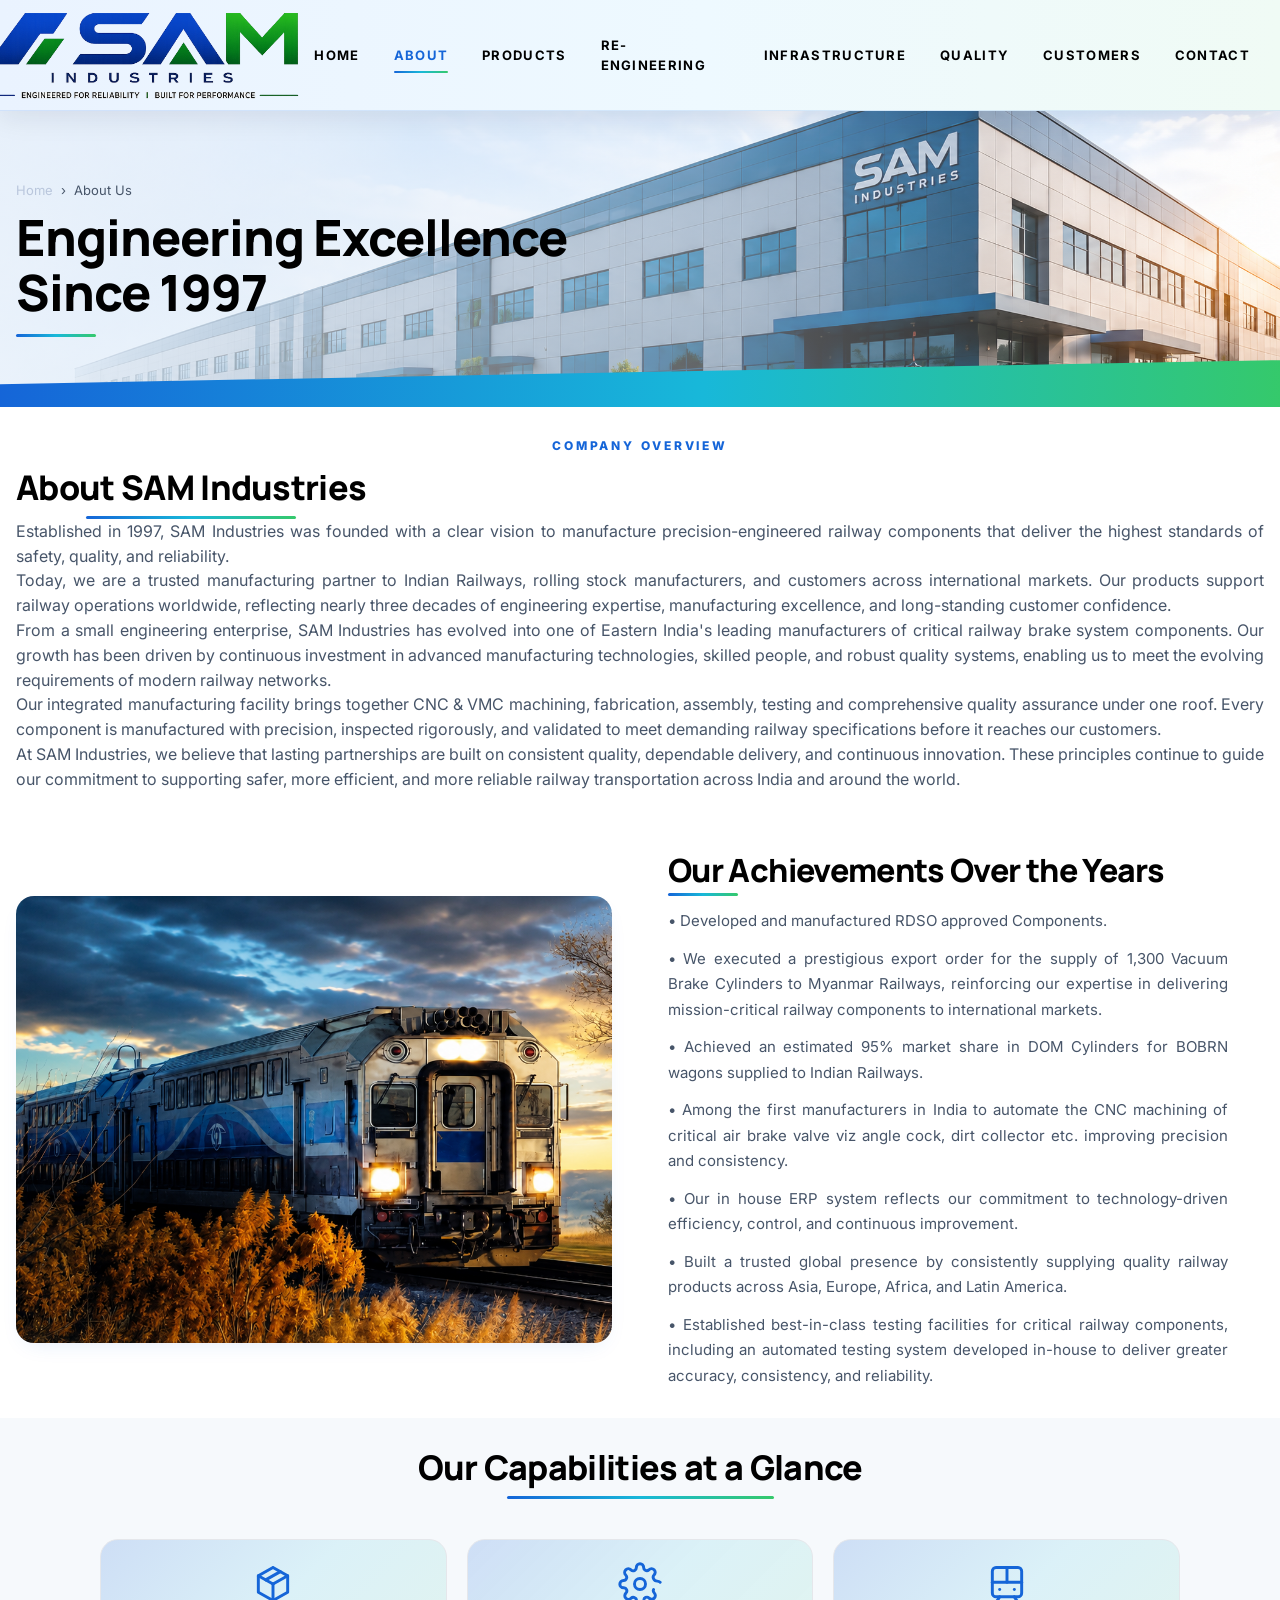
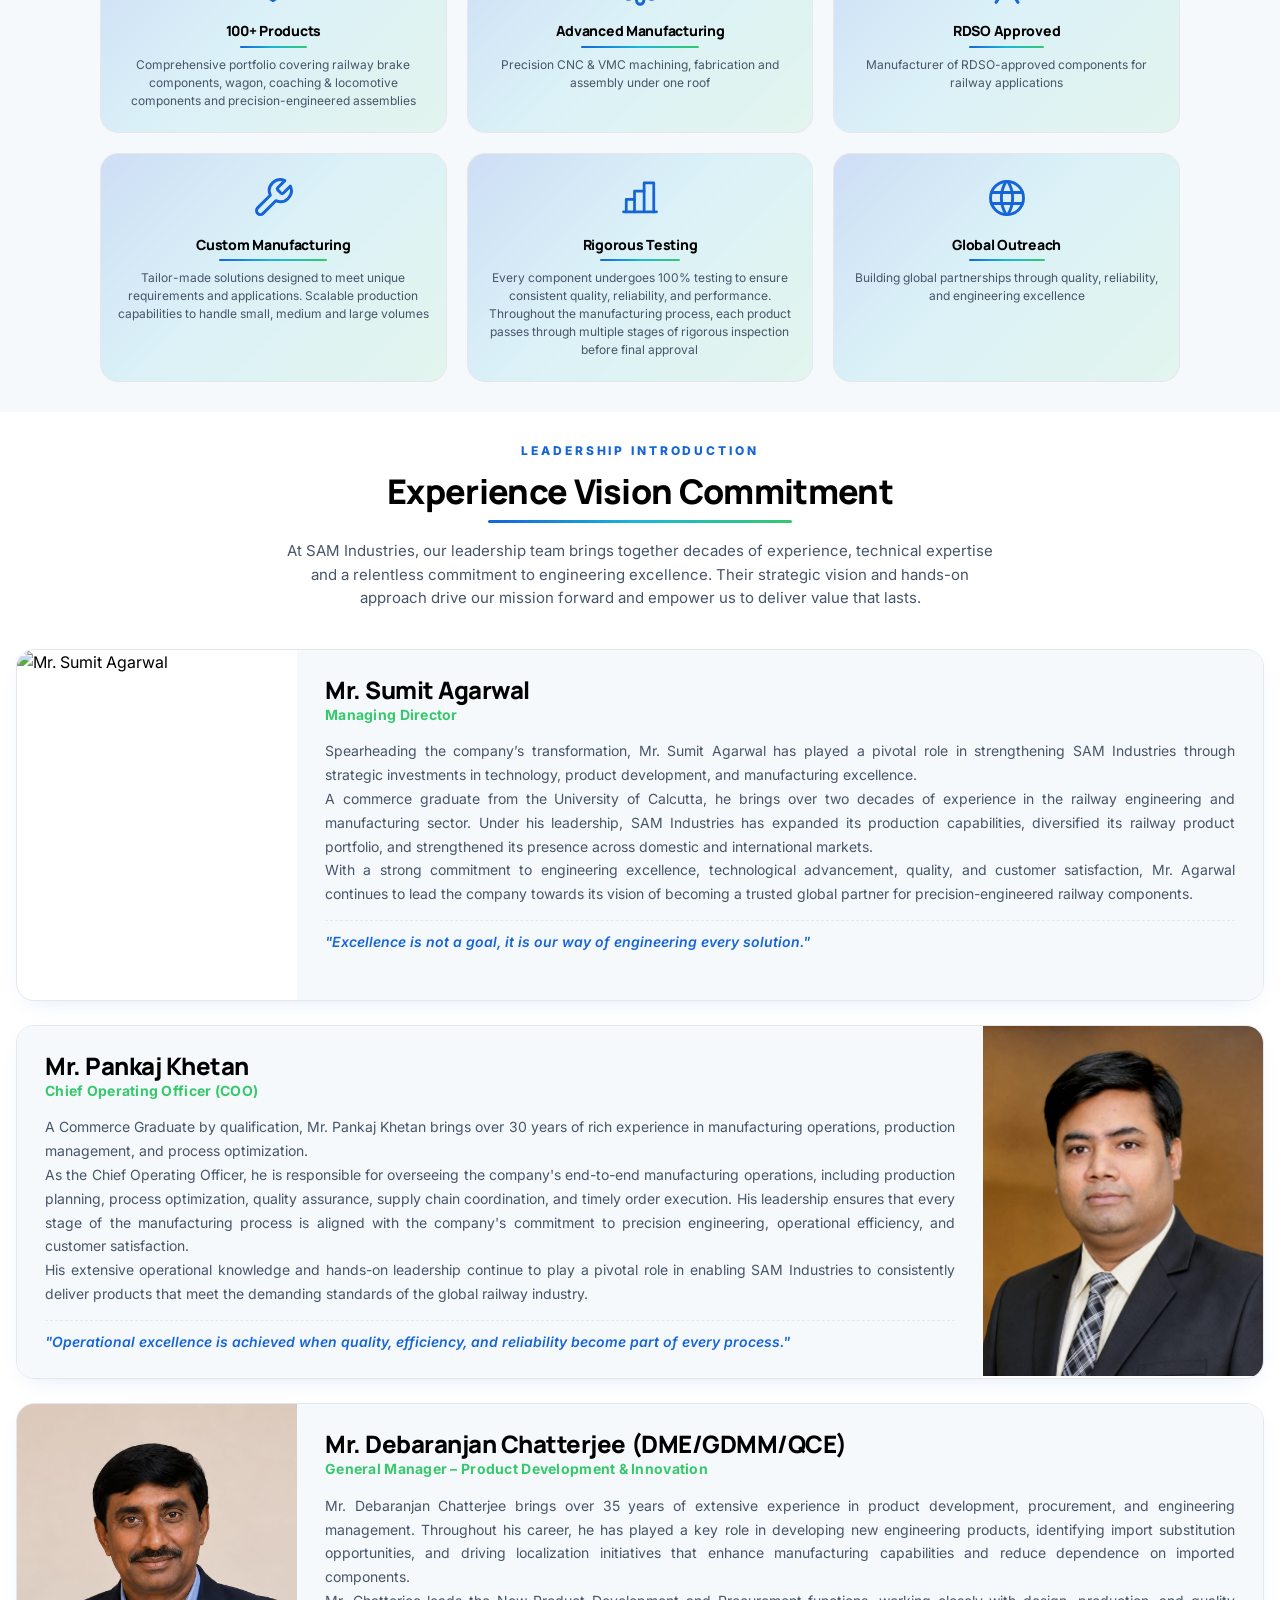
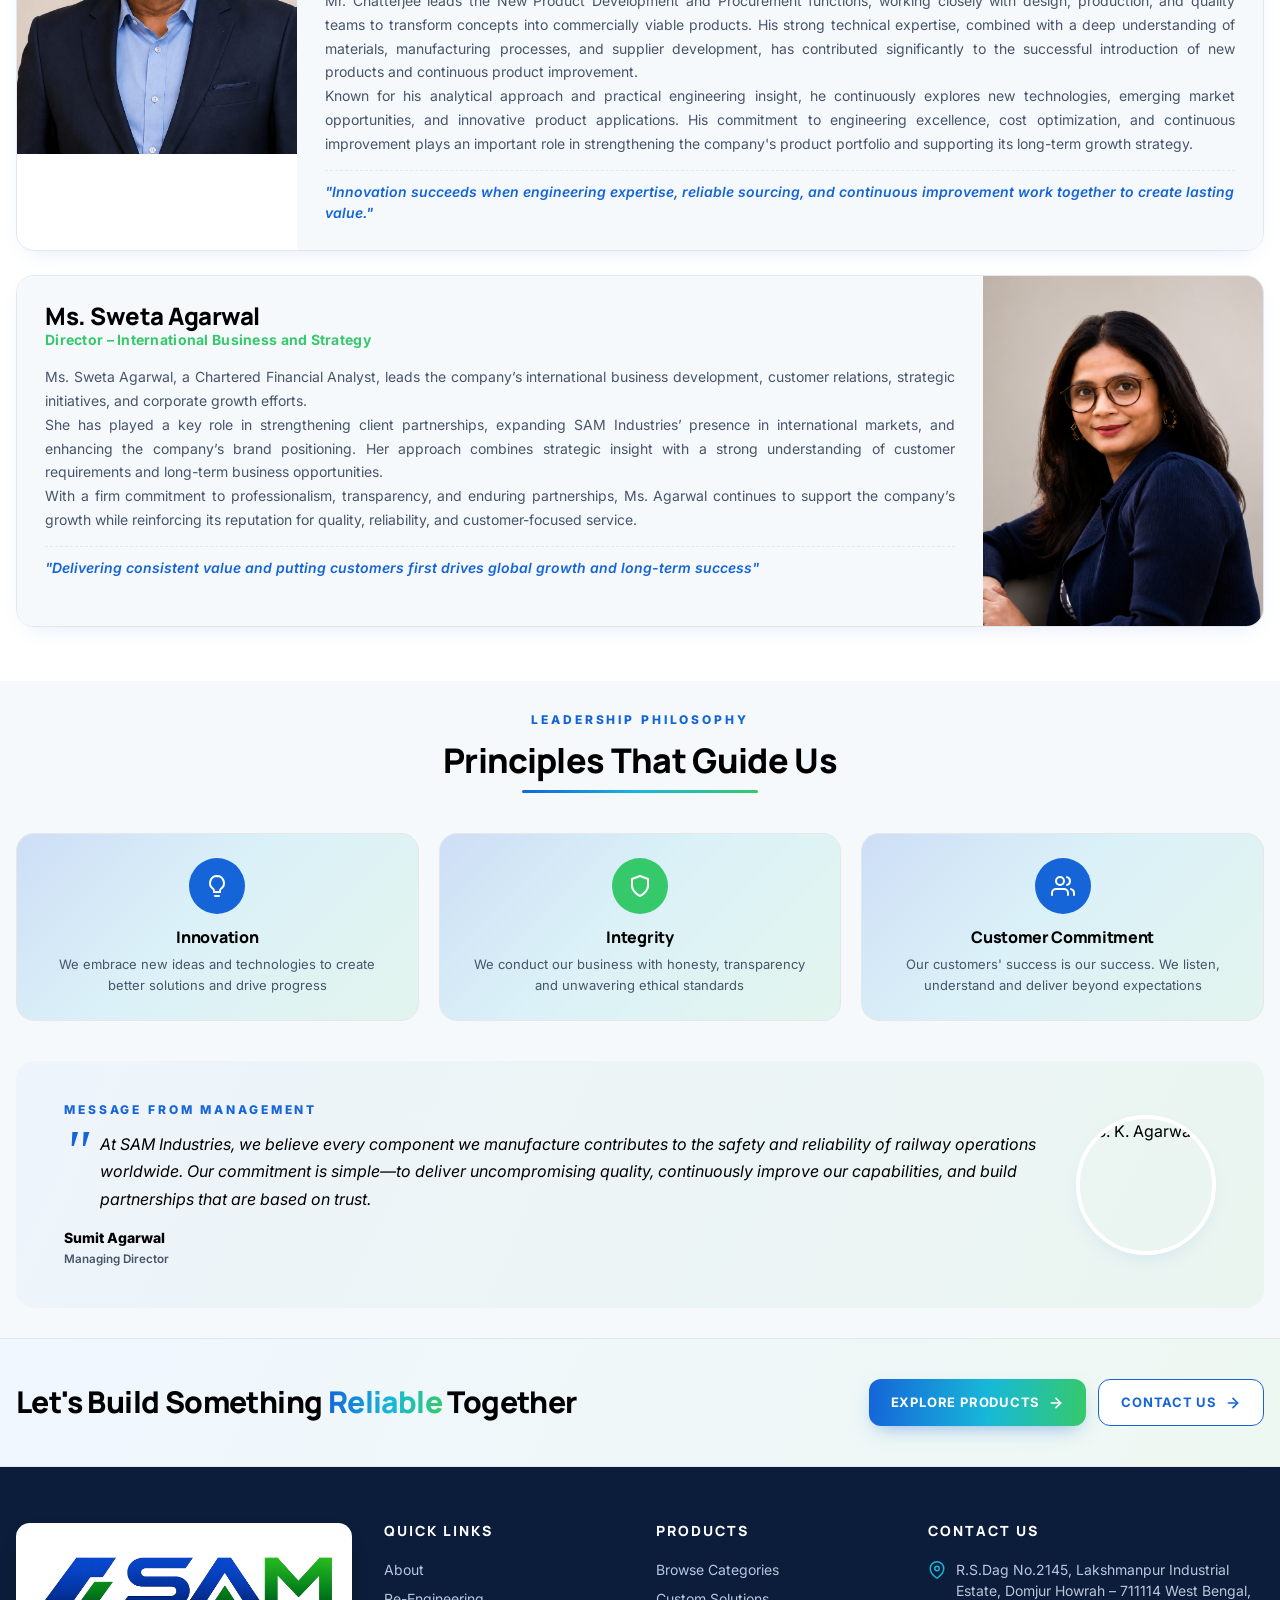
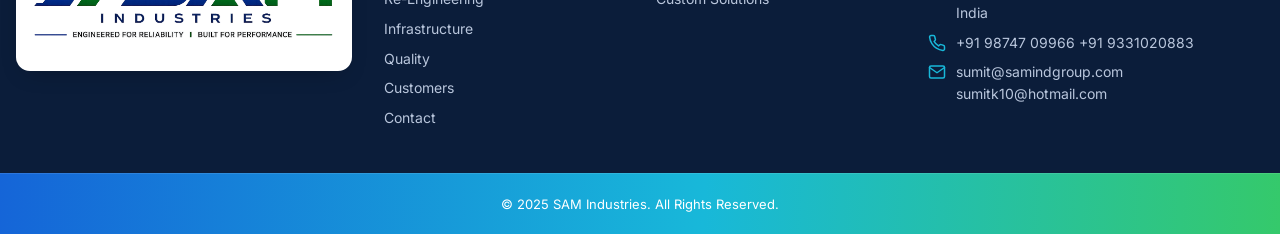
==== commit 0cea73e9: "new changes" ====
--- a/about.html
+++ b/about.html
@@ -15,7 +15,7 @@
 <!-- ============ NAVBAR ============ -->
 <nav class="navbar">
   <div class="container nav-inner">
-    <a href="index.html" class="logo brand-logo-nav-wrap"><img src="images/Website Other pics/SAM logo final.png" alt="SAM Industries" class="brand-logo-nav"></a>
+    <a href="index.html" class="logo brand-logo-nav-wrap"><img src="images/Website Other pics/SAM logo transperent.png" alt="SAM Industries" class="brand-logo-nav"></a>
     <div class="nav-menu">
       <a href="index.html">HOME</a>
       <a href="about.html" class="active">ABOUT</a>
@@ -58,10 +58,10 @@
       <div class="about-content">
         <div class="eyebrow">Company Overview</div>
         <h2 class="section-title">About SAM Industries</h2>
-        <p>Established in 1997, SAM Industries was founded with a clear vision—to manufacture precision-engineered railway components that deliver the highest standards of safety, quality, and reliability.</p>
+        <p>Established in 1997, SAM Industries was founded with a clear vision to manufacture precision-engineered railway components that deliver the highest standards of safety, quality, and reliability.</p>
         <p>Today, we are a trusted manufacturing partner to Indian Railways, rolling stock manufacturers, and customers across international markets. Our products support railway operations worldwide, reflecting nearly three decades of engineering expertise, manufacturing excellence, and long-standing customer confidence.</p>
         <p>From a small engineering enterprise, SAM Industries has evolved into one of Eastern India's leading manufacturers of critical railway brake system components. Our growth has been driven by continuous investment in advanced manufacturing technologies, skilled people, and robust quality systems, enabling us to meet the evolving requirements of modern railway networks.</p>
-        <p>Our integrated manufacturing facility brings together CNC machining, VMC machining, fabrication, assembly, testing, laser marking, and comprehensive quality assurance under one roof. Every component is manufactured with precision, inspected rigorously, and validated to meet demanding railway specifications before it reaches our customers.</p>
+        <p>Our integrated manufacturing facility brings together CNC & VMC machining, fabrication, assembly, testing and comprehensive quality assurance under one roof. Every component is manufactured with precision, inspected rigorously, and validated to meet demanding railway specifications before it reaches our customers.</p>
         <p>At SAM Industries, we believe that lasting partnerships are built on consistent quality, dependable delivery, and continuous innovation. These principles continue to guide our commitment to supporting safer, more efficient, and more reliable railway transportation across India and around the world.</p>
       </div>
     <!--</div>-->
@@ -70,16 +70,16 @@
 <section class="section">
   <div class="container">
     <div class="split">
-      <div class="split-img"><img src="https://images.unsplash.com/photo-1504328345606-18bbc8c9d7d1?auto=format&fit=crop&w=1200&q=80" alt="Manufacturing floor"></div>
-      <div>
-        <h2>Our Achivements Over the Years</h2>
-        <p>•	Developed and manufactured RDSO-approved Distributor Valves (DV) and Air Brake Valves.</p>
-        <p>•	Become one of the largest manufacturers of Distributor Valves in Eastern India.</p>
-        <p>•	Supplied more than 3,000 Vacuum Cylinders to Indian Railways and international customers.</p>
-        <p>•	Achieved an estimated 95% market share in DOM Cylinders for BOBRN wagons supplied to Indian Railways.</p>
-        <p>•	Been among the first manufacturers in India to automate the CNC machining of critical air brake valve components, improving precision and consistency.</p>
-        <p>•	Established a dedicated DOM Cylinder endurance testing facility, reinforcing our commitment to product reliability.</p>
-        <p>•	Adopted the match plate casting process to achieve superior dimensional accuracy and consistent casting quality.</p>
+      <div class="split-img"><img src="images/about.png" alt="Manufacturing floor"></div>
+      <div>
+        <h2>Our Achievements Over the Years</h2>
+        <p>• Developed and manufactured RDSO approved Components.</p>
+        <p>• We executed a prestigious export order for the supply of 1,300 Vacuum Brake Cylinders to Myanmar Railways, reinforcing our expertise in delivering mission-critical railway components to international markets.</p>
+        <p>• Achieved an estimated 95% market share in DOM Cylinders for BOBRN wagons supplied to Indian Railways.</p>
+        <p>• Among the first manufacturers in India to automate the CNC machining of critical air brake valve viz angle cock, dirt collector etc. improving precision and consistency.</p>
+        <p>• Our in house ERP system reflects our commitment to technology-driven efficiency, control, and continuous improvement.</p>
+        <p>• Built a trusted global presence by consistently supplying quality railway products across Asia, Europe, Africa, and Latin America.	</p>
+        <p>• Established best-in-class testing facilities for critical railway components, including an automated testing system developed in-house to deliver greater accuracy, consistency, and reliability.</p>
 
       </div>
     </div>
@@ -90,17 +90,17 @@
     
     <div class="section-title-wrap"><h2 class="section-title">Our Capabilities at a Glance</h2></div>
     <div class="cap-grid cap-grid-balanced">
-      <div class="cap"><div class="cap-icon"><svg xmlns="http://www.w3.org/2000/svg" width="24" height="24" viewBox="0 0 24 24" fill="none" stroke="currentColor" stroke-width="2" stroke-linecap="round" stroke-linejoin="round" class="icon icon-tabler icons-tabler-outline icon-tabler-package"><path stroke="none" d="M0 0h24v24H0z" fill="none" /><path d="M12 3l8 4.5l0 9l-8 4.5l-8 -4.5l0 -9l8 -4.5" /><path d="M12 12l8 -4.5" /><path d="M12 12l0 9" /><path d="M12 12l-8 -4.5" /><path d="M16 5.25l-8 4.5" /></svg></div><h4>100+ Products</h4><p>Comprehensive portfolio covering railway brake systems, wagon components, suspension equipment, and precision-engineered assemblies.</p></div>
+      <div class="cap"><div class="cap-icon"><svg xmlns="http://www.w3.org/2000/svg" width="24" height="24" viewBox="0 0 24 24" fill="none" stroke="currentColor" stroke-width="2" stroke-linecap="round" stroke-linejoin="round" class="icon icon-tabler icons-tabler-outline icon-tabler-package"><path stroke="none" d="M0 0h24v24H0z" fill="none" /><path d="M12 3l8 4.5l0 9l-8 4.5l-8 -4.5l0 -9l8 -4.5" /><path d="M12 12l8 -4.5" /><path d="M12 12l0 9" /><path d="M12 12l-8 -4.5" /><path d="M16 5.25l-8 4.5" /></svg></div><h4>100+ Products</h4><p>Comprehensive portfolio covering railway brake components, wagon, coaching & locomotive components and precision-engineered assemblies</p></div>
       <div class="cap"><div class="cap-icon"><svg viewBox="0 0 24 24" fill="none" stroke="currentColor" stroke-linecap="round" stroke-linejoin="round"><circle cx="12" cy="12" r="3"/><path d="M19.4 15a1.65 1.65 0 0 0 .33 1.82l.06.06a2 2 0 1 1-2.83 2.83l-.06-.06a1.65 1.65 0 0 0-1.82-.33 1.65 1.65 0 0 0-1 1.51V21a2 2 0 1 1-4 0v-.09A1.65 1.65 0 0 0 9 19.4a1.65 1.65 0 0 0-1.82.33l-.06.06a2 2 0 1 1-2.83-2.83l.06-.06a1.65 1.65 0 0 0 .33-1.82 1.65 1.65 0 0 0-1.51-1H3a2 2 0 1 1 0-4h.09A1.65 1.65 0 0 0 4.6 9a1.65 1.65 0 0 0-.33-1.82l-.06-.06a2 2 0 1 1 2.83-2.83l.06.06a1.65 1.65 0 0 0 1.82.33H9a1.65 1.65 0 0 0 1-1.51V3a2 2 0 1 1 4 0v.09a1.65 1.65 0 0 0 1 1.51 1.65 1.65 0 0 0 1.82-.33l.06-.06a2 2 0 1 1 2.83 2.83l-.06.06a1.65 1.65 0 0 0-.33 1.82V9c.36.86 1.16 1.42 2.09 1.42.6 0 1.16.24 1.58.66"/></svg></div>
-      <h4>Advanced Manufacturing</h4><p>CNC machining, VMC machining, fabrication, assembly, laser marking, and precision testing under one roof.</p></div>
+      <h4>Advanced Manufacturing</h4><p>Precision CNC & VMC machining, fabrication and assembly under one roof</p></div>
       <div class="cap"><div class="cap-icon"><svg xmlns="http://www.w3.org/2000/svg" width="24" height="24" viewBox="0 0 24 24" fill="none" stroke="currentColor" stroke-width="2" stroke-linecap="round" stroke-linejoin="round" class="lucide lucide-tram-front-icon lucide-tram-front"><rect width="16" height="16" x="4" y="3" rx="2"/><path d="M4 11h16"/><path d="M12 3v8"/><path d="m8 19-2 3"/><path d="m18 22-2-3"/><path d="M8 15h.01"/><path d="M16 15h.01"/></svg></div>
-      <h4>RDSO Approved</h4><p>Manufacturer of RDSO-approved Distributor Valves, Angle Cock, Air Brake Valves for railway applications.</p></div>
+      <h4>RDSO Approved</h4><p>Manufacturer of RDSO-approved components for railway applications</p></div>
       <div class="cap"><div class="cap-icon"><svg viewBox="0 0 24 24" fill="none" stroke="currentColor" stroke-linecap="round" stroke-linejoin="round"><path d="M14.7 6.3a1 1 0 0 0 0 1.4l1.6 1.6a1 1 0 0 0 1.4 0l3.77-3.77a6 6 0 0 1-7.94 7.94l-6.91 6.91a2.12 2.12 0 0 1-3-3l6.91-6.91a6 6 0 0 1 7.94-7.94l-3.76 3.76z"/></svg></div>
-      <h4>Custom Manufacturing</h4><p>Tailor-made solutions designed to meet unique requirements and applications.</p></div>
+      <h4>Custom Manufacturing</h4><p>Tailor-made solutions designed to meet unique requirements and applications. Scalable production capabilities to handle small, medium and large volumes</p></div>
       <div class="cap"><div class="cap-icon"><svg xmlns="http://www.w3.org/2000/svg" viewBox="0 0 256 256"><rect width="256" height="256" fill="none"/><polyline points="48 208 48 136 96 136" fill="none" stroke="currentColor" stroke-linecap="round" stroke-linejoin="round" stroke-width="16"/><line x1="224" y1="208" x2="32" y2="208" fill="none" stroke="currentColor" stroke-linecap="round" stroke-linejoin="round" stroke-width="16"/><polyline points="96 208 96 88 152 88" fill="none" stroke="currentColor" stroke-linecap="round" stroke-linejoin="round" stroke-width="16"/><polyline points="152 208 152 40 208 40 208 208" fill="none" stroke="currentColor" stroke-linecap="round" stroke-linejoin="round" stroke-width="16"/></svg></div>
-      <h4>Rigorous Testing</h4><p>Scalable production capabilities to handle small, medium and large volumes.</p></div>
+      <h4>Rigorous Testing</h4><p>Every component undergoes 100% testing to ensure consistent quality, reliability, and performance. Throughout the manufacturing process, each product passes through multiple stages of rigorous inspection before final approval</p></div>
       <div class="cap"><div class="cap-icon"><svg xmlns="http://www.w3.org/2000/svg" width="24" height="24" viewBox="0 0 24 24" fill="none" stroke="currentColor" stroke-width="2" stroke-linecap="round" stroke-linejoin="round" class="icon icon-tabler icons-tabler-outline icon-tabler-world"><path stroke="none" d="M0 0h24v24H0z" fill="none" /><path d="M3 12a9 9 0 1 0 18 0a9 9 0 0 0 -18 0" /><path d="M3.6 9h16.8" /><path d="M3.6 15h16.8" /><path d="M11.5 3a17 17 0 0 0 0 18" /><path d="M12.5 3a17 17 0 0 1 0 18" /></svg></div>
-      <h4>Global Outreach</h4><p>Serving International Railway / OEMs dependable engineering solutions.</p></div>
+      <h4>Global Outreach</h4><p>Building global partnerships through quality, reliability, and engineering excellence</p></div>
     </div>
   </div>
 </section>
@@ -135,7 +135,7 @@
   <div class="container">
     <div class="section-title-wrap">
       <div class="eyebrow">Leadership Introduction</div>
-      <h2 class="section-title">Experience. Vision. Commitment.</h2>
+      <h2 class="section-title">Experience Vision Commitment</h2>
       <p class="section-lead">At SAM Industries, our leadership team brings together decades of experience, technical expertise and a relentless commitment to engineering excellence. Their strategic vision and hands-on approach drive our mission forward and empower us to deliver value that lasts.</p>
     </div>
     
@@ -151,10 +151,49 @@
             <div class="leader-badge"><svg viewBox="0 0 24 24" fill="none" stroke="currentColor" stroke-width="2" stroke-linecap="round" stroke-linejoin="round"><rect x="3" y="4" width="18" height="18" rx="2"/><line x1="16" y1="2" x2="16" y2="6"/><line x1="8" y1="2" x2="8" y2="6"/><line x1="3" y1="10" x2="21" y2="10"/></svg><span>Leadership &<br>Growth</span></div>
           </div>
           -->
-          <p class="l-bio">Spearheading the company’s transformation since 2013, Mr. Sumit Agarwal has played a pivotal role in strengthening SAM Industries through strategic investments in technology, product development, and manufacturing excellence.</p>
-          <p class="l-bio">A commerce graduate from the University of Calcutta, he brings over two decades of experience in the railway engineering and manufacturing sector. Under his leadership, SAM Industries has expanded its production capabilities, diversified its railway product portfolio, and strengthened its presence across domestic and international markets.</p>
-          <p class="l-bio">With a strong commitment to engineering excellence, technological advancement, quality, and customer satisfaction, Mr. Agarwal continues to lead the company towards its vision of becoming a trusted global partner for precision-engineered railway components.</p> 
+          <p class="l-bio">Spearheading the company’s transformation, Mr. Sumit Agarwal has played a pivotal role in strengthening SAM Industries through strategic investments in technology, product development, and manufacturing excellence.<br>
+              A commerce graduate from the University of Calcutta, he brings over two decades of experience in the railway engineering and manufacturing sector. Under his leadership, SAM Industries has expanded its production capabilities, diversified its railway product portfolio, and strengthened its presence across domestic and international markets.<br>
+            With a strong commitment to engineering excellence, technological advancement, quality, and customer satisfaction, Mr. Agarwal continues to lead the company towards its vision of becoming a trusted global partner for precision-engineered railway components.</p> 
           <p class="l-quote">"Excellence is not a goal, it is our way of engineering every solution."</p>
+        </div>
+        
+      </div>
+      <div class="leader-card reverse">
+        
+        <div class="l-body">
+          <div><h3>Mr. Pankaj Khetan</h3><div class="role">Chief Operating Officer (COO)</div></div>
+          <!--
+          <div class="leader-badges">
+            <div class="leader-badge"><svg viewBox="0 0 24 24" fill="none" stroke="currentColor" stroke-width="2" stroke-linecap="round" stroke-linejoin="round"><rect x="3" y="4" width="18" height="18" rx="2"/><line x1="16" y1="2" x2="16" y2="6"/><line x1="8" y1="2" x2="8" y2="6"/><line x1="3" y1="10" x2="21" y2="10"/></svg><span>25+ Years<br>Experience</span></div>
+            <div class="leader-badge"><svg viewBox="0 0 24 24" fill="none" stroke="currentColor" stroke-width="2" stroke-linecap="round" stroke-linejoin="round"><rect x="3" y="4" width="18" height="18" rx="2"/><line x1="16" y1="2" x2="16" y2="6"/><line x1="8" y1="2" x2="8" y2="6"/><line x1="3" y1="10" x2="21" y2="10"/></svg><span>Operations<br>Excellence</span></div>
+            <div class="leader-badge"><svg viewBox="0 0 24 24" fill="none" stroke="currentColor" stroke-width="2" stroke-linecap="round" stroke-linejoin="round"><rect x="3" y="4" width="18" height="18" rx="2"/><line x1="16" y1="2" x2="16" y2="6"/><line x1="8" y1="2" x2="8" y2="6"/><line x1="3" y1="10" x2="21" y2="10"/></svg><span>Manufacturing<br>Leadership</span></div>
+            <div class="leader-badge"><svg viewBox="0 0 24 24" fill="none" stroke="currentColor" stroke-width="2" stroke-linecap="round" stroke-linejoin="round"><rect x="3" y="4" width="18" height="18" rx="2"/><line x1="16" y1="2" x2="16" y2="6"/><line x1="8" y1="2" x2="8" y2="6"/><line x1="3" y1="10" x2="21" y2="10"/></svg><span>Process<br>Innovation</span></div>
+          </div>
+        -->
+          <p class="l-bio">A Commerce Graduate by qualification, Mr. Pankaj Khetan brings over 30 years of rich experience in manufacturing operations, production management, and process optimization.<br>
+As the Chief Operating Officer, he is responsible for overseeing the company's end-to-end manufacturing operations, including production planning, process optimization, quality assurance, supply chain coordination, and timely order execution. His leadership ensures that every stage of the manufacturing process is aligned with the company's commitment to precision engineering, operational efficiency, and customer satisfaction.<br>
+His extensive operational knowledge and hands-on leadership continue to play a pivotal role in enabling SAM Industries to consistently deliver products that meet the demanding standards of the global railway industry.</p>
+          <p class="l-quote">"Operational excellence is achieved when quality, efficiency, and reliability become part of every process."</p>
+        </div>
+        <div class="l-img"><img src="images/website/pankaj.jpeg" alt="Mr. Pankaj Khetan"></div>
+      </div>
+      <div class="leader-card">
+        <div class="l-img"><img src="images/Website Other pics/DRC.jpeg" alt="Mr. Debaranjan Chatterjee"></div>
+        <div class="l-body">
+          <div><h3>Mr. Debaranjan Chatterjee (DME/GDMM/QCE)</h3><div class="role">General Manager – Product Development & Innovation</div></div>
+          <!--
+          <div class="leader-badges">
+            <div class="leader-badge"><svg viewBox="0 0 24 24" fill="none" stroke="currentColor" stroke-width="2" stroke-linecap="round" stroke-linejoin="round"><rect x="3" y="4" width="18" height="18" rx="2"/><line x1="16" y1="2" x2="16" y2="6"/><line x1="8" y1="2" x2="8" y2="6"/><line x1="3" y1="10" x2="21" y2="10"/></svg><span>30+ Years<br>Experience</span></div>
+            <div class="leader-badge"><svg viewBox="0 0 24 24" fill="none" stroke="currentColor" stroke-width="2" stroke-linecap="round" stroke-linejoin="round"><rect x="3" y="4" width="18" height="18" rx="2"/><line x1="16" y1="2" x2="16" y2="6"/><line x1="8" y1="2" x2="8" y2="6"/><line x1="3" y1="10" x2="21" y2="10"/></svg><span>Precision<br>Engineering</span></div>
+            <div class="leader-badge"><svg viewBox="0 0 24 24" fill="none" stroke="currentColor" stroke-width="2" stroke-linecap="round" stroke-linejoin="round"><rect x="3" y="4" width="18" height="18" rx="2"/><line x1="16" y1="2" x2="16" y2="6"/><line x1="8" y1="2" x2="8" y2="6"/><line x1="3" y1="10" x2="21" y2="10"/></svg><span>Business<br>Strategy</span></div>
+            <div class="leader-badge"><svg viewBox="0 0 24 24" fill="none" stroke="currentColor" stroke-width="2" stroke-linecap="round" stroke-linejoin="round"><rect x="3" y="4" width="18" height="18" rx="2"/><line x1="16" y1="2" x2="16" y2="6"/><line x1="8" y1="2" x2="8" y2="6"/><line x1="3" y1="10" x2="21" y2="10"/></svg><span>Leadership &<br>Growth</span></div>
+          </div>
+          -->
+          <p class="l-bio">
+Mr. Debaranjan Chatterjee brings over 35 years of extensive experience in product development, procurement, and engineering management. Throughout his career, he has played a key role in developing new engineering products, identifying import substitution opportunities, and driving localization initiatives that enhance manufacturing capabilities and reduce dependence on imported components.<br>                                                                                                                          
+Mr. Chatterjee leads the New Product Development and Procurement functions, working closely with design, production, and quality teams to transform concepts into commercially viable products. His strong technical expertise, combined with a deep understanding of materials, manufacturing processes, and supplier development, has contributed significantly to the successful introduction of new products and continuous product improvement.<br>
+Known for his analytical approach and practical engineering insight, he continuously explores new technologies, emerging market opportunities, and innovative product applications. His commitment to engineering excellence, cost optimization, and continuous improvement plays an important role in strengthening the company's product portfolio and supporting its long-term growth strategy.</p> 
+          <p class="l-quote">"Innovation succeeds when engineering expertise, reliable sourcing, and continuous improvement work together to create lasting value."</p>
         </div>
         
       </div>
@@ -170,9 +209,9 @@
             <div class="leader-badge"><svg viewBox="0 0 24 24" fill="none" stroke="currentColor" stroke-width="2" stroke-linecap="round" stroke-linejoin="round"><rect x="3" y="4" width="18" height="18" rx="2"/><line x1="16" y1="2" x2="16" y2="6"/><line x1="8" y1="2" x2="8" y2="6"/><line x1="3" y1="10" x2="21" y2="10"/></svg><span>Process<br>Innovation</span></div>
           </div>
         -->
-          <p class="l-bio">Ms. Sweta Agarwal, a Chartered Financial Analyst, leads the company’s international business development, customer relations, strategic initiatives, and corporate growth efforts.</p>
-          <p class="l-bio">She has played a key role in strengthening client partnerships, expanding SAM Industries’ presence in international markets, and enhancing the company’s brand positioning. Her approach combines strategic insight with a strong understanding of customer requirements and long-term business opportunities.</p>
-          <p class="l-bio">With a firm commitment to professionalism, transparency, and enduring partnerships, Ms. Agarwal continues to support the company’s growth while reinforcing its reputation for quality, reliability, and customer-focused service.</p>
+          <p class="l-bio">Ms. Sweta Agarwal, a Chartered Financial Analyst, leads the company’s international business development, customer relations, strategic initiatives, and corporate growth efforts.<br>
+          She has played a key role in strengthening client partnerships, expanding SAM Industries’ presence in international markets, and enhancing the company’s brand positioning. Her approach combines strategic insight with a strong understanding of customer requirements and long-term business opportunities.<br>
+          With a firm commitment to professionalism, transparency, and enduring partnerships, Ms. Agarwal continues to support the company’s growth while reinforcing its reputation for quality, reliability, and customer-focused service.</p>
           <p class="l-quote">"Delivering consistent value and putting customers first drives global growth and long-term success"</p>
         </div>
         <div class="l-img"><img src="images/website/Sweta.png" alt="Ms. Sweta Agarwal"></div>
@@ -186,9 +225,9 @@
       <h2 class="section-title">Principles That Guide Us</h2>
     </div>
     <div class="principles-grid">
-      <div class="principle"><div class="p-icon blue"><svg viewBox="0 0 24 24" fill="none" stroke="currentColor" stroke-width="2" stroke-linecap="round" stroke-linejoin="round"><path d="M9 18h6"/><path d="M10 22h4"/><path d="M12 2a7 7 0 0 0-4 12.7c.7.5 1 1.3 1 2.1V18h6v-1.2c0-.8.3-1.6 1-2.1A7 7 0 0 0 12 2z"/></svg></div><h4>Innovation</h4><p>We embrace new ideas and technologies to create better solutions and drive progress.</p></div>
-      <div class="principle"><div class="p-icon green"><svg viewBox="0 0 24 24" fill="none" stroke="currentColor" stroke-width="2" stroke-linecap="round" stroke-linejoin="round"><path d="M12 22s8-4 8-10V5l-8-3-8 3v7c0 6 8 10 8 10z"/></svg></div><h4>Integrity</h4><p>We conduct our business with honesty, transparency and unwavering ethical standards.</p></div>
-      <div class="principle"><div class="p-icon blue"><svg viewBox="0 0 24 24" fill="none" stroke="currentColor" stroke-width="2" stroke-linecap="round" stroke-linejoin="round"><path d="M17 21v-2a4 4 0 0 0-4-4H5a4 4 0 0 0-4 4v2"/><circle cx="9" cy="7" r="4"/><path d="M23 21v-2a4 4 0 0 0-3-3.87"/><path d="M16 3.13a4 4 0 0 1 0 7.75"/></svg></div><h4>Customer Commitment</h4><p>Our customers' success is our success. We listen, understand and deliver beyond expectations.</p></div>
+      <div class="principle"><div class="p-icon blue"><svg viewBox="0 0 24 24" fill="none" stroke="currentColor" stroke-width="2" stroke-linecap="round" stroke-linejoin="round"><path d="M9 18h6"/><path d="M10 22h4"/><path d="M12 2a7 7 0 0 0-4 12.7c.7.5 1 1.3 1 2.1V18h6v-1.2c0-.8.3-1.6 1-2.1A7 7 0 0 0 12 2z"/></svg></div><h4>Innovation</h4><p>We embrace new ideas and technologies to create better solutions and drive progress</p></div>
+      <div class="principle"><div class="p-icon green"><svg viewBox="0 0 24 24" fill="none" stroke="currentColor" stroke-width="2" stroke-linecap="round" stroke-linejoin="round"><path d="M12 22s8-4 8-10V5l-8-3-8 3v7c0 6 8 10 8 10z"/></svg></div><h4>Integrity</h4><p>We conduct our business with honesty, transparency and unwavering ethical standards</p></div>
+      <div class="principle"><div class="p-icon blue"><svg viewBox="0 0 24 24" fill="none" stroke="currentColor" stroke-width="2" stroke-linecap="round" stroke-linejoin="round"><path d="M17 21v-2a4 4 0 0 0-4-4H5a4 4 0 0 0-4 4v2"/><circle cx="9" cy="7" r="4"/><path d="M23 21v-2a4 4 0 0 0-3-3.87"/><path d="M16 3.13a4 4 0 0 1 0 7.75"/></svg></div><h4>Customer Commitment</h4><p>Our customers' success is our success. We listen, understand and deliver beyond expectations</p></div>
     </div>
     <div class="msg-mgmt" style="margin-top:40px">
       <div>
@@ -213,7 +252,7 @@
         </div>
       </div>
       <div>
-        <h3 style="font-size:18px;margin-bottom:14px">Let's Build Something Reliable Together.</h3>
+        <h3 style="font-size:18px;margin-bottom:14px">Let's Build Something Reliable Together</h3>
         <div class="commit-actions">
           <a href="products.html" class="btn btn-primary">Explore Products<svg class="arrow" viewBox="0 0 24 24" fill="none" stroke="currentColor" stroke-width="2.4" stroke-linecap="round" stroke-linejoin="round"><line x1="5" y1="12" x2="19" y2="12"/><polyline points="12 5 19 12 12 19"/></svg></a>
           <a href="contact.html" class="btn btn-outline">Contact Us<svg class="arrow" viewBox="0 0 24 24" fill="none" stroke="currentColor" stroke-width="2.4" stroke-linecap="round" stroke-linejoin="round"><line x1="5" y1="12" x2="19" y2="12"/><polyline points="12 5 19 12 12 19"/></svg></a>
@@ -225,7 +264,7 @@
 ============ CTA ============ -->
 <section class="cta-banner">
   <div class="container cta-inner">
-    <h3>Let's Build Something <span class="text-gradient">Reliable</span> Together.</h3>
+    <h3>Let's Build Something <span class="text-gradient">Reliable</span> Together</h3>
     <div class="cta-actions">
       <a href="products.html" class="btn btn-primary">Explore Products
         <svg class="arrow" viewBox="0 0 24 24" fill="none" stroke="currentColor" stroke-width="2.4" stroke-linecap="round" stroke-linejoin="round"><line x1="5" y1="12" x2="19" y2="12"/><polyline points="12 5 19 12 12 19"/></svg></a>
@@ -243,7 +282,7 @@
   <div class="container">
     <div class="footer-grid">
       <div>
-        <div class="brand-logo-footer-wrap"><img src="images/Website Other pics/SAM logo final.png" alt="SAM Industries" class="brand-logo-footer"></div>
+        <div class="brand-logo-footer-wrap"><img src="images/Website Other pics/SAM logo transperent.png" alt="SAM Industries" class="brand-logo-footer"></div>
       </div>
       <div>
         <h4>Quick Links</h4>
@@ -261,12 +300,16 @@
       </div>
       <div>
         <h4>Contact Us</h4>
-        <div class="contact-line"><svg viewBox="0 0 24 24" fill="none" stroke="currentColor" stroke-width="2" stroke-linecap="round" stroke-linejoin="round"><path d="M21 10c0 7-9 13-9 13s-9-6-9-13a9 9 0 0 1 18 0z"/><circle cx="12" cy="10" r="3"/></svg><span>Lakshmanpur Industrial Estate
-P.O. Lakshmanpur, Domjur
-Howrah – 711114
+        <div class="contact-line"><svg viewBox="0 0 24 24" fill="none" stroke="currentColor" stroke-width="2" stroke-linecap="round" stroke-linejoin="round"><path d="M21 10c0 7-9 13-9 13s-9-6-9-13a9 9 0 0 1 18 0z"/><circle cx="12" cy="10" r="3"/></svg><span>R.S.Dag No.2145,
+Lakshmanpur Industrial Estate,
+Domjur Howrah – 711114
 West Bengal, India</span></div>
-        <div class="contact-line"><svg viewBox="0 0 24 24" fill="none" stroke="currentColor" stroke-width="2" stroke-linecap="round" stroke-linejoin="round"><path d="M22 16.92v3a2 2 0 0 1-2.18 2 19.79 19.79 0 0 1-8.63-3.07 19.5 19.5 0 0 1-6-6 19.79 19.79 0 0 1-3.07-8.67A2 2 0 0 1 4.11 2h3a2 2 0 0 1 2 1.72 12.84 12.84 0 0 0 .7 2.81 2 2 0 0 1-.45 2.11L8.09 9.91a16 16 0 0 0 6 6l1.27-1.27a2 2 0 0 1 2.11-.45 12.84 12.84 0 0 0 2.81.7A2 2 0 0 1 22 16.92z"/></svg><span>+91 98747 09966</span></div>
-        <div class="contact-line"><svg viewBox="0 0 24 24" fill="none" stroke="currentColor" stroke-width="2" stroke-linecap="round" stroke-linejoin="round"><path d="M4 4h16c1.1 0 2 .9 2 2v12c0 1.1-.9 2-2 2H4c-1.1 0-2-.9-2-2V6c0-1.1.9-2 2-2z"/><polyline points="22,6 12,13 2,6"/></svg><span>sumit@samindgroup.com</span></div>
+        <div class="contact-line"><svg viewBox="0 0 24 24" fill="none" stroke="currentColor" stroke-width="2" stroke-linecap="round" stroke-linejoin="round"><path d="M22 16.92v3a2 2 0 0 1-2.18 2 19.79 19.79 0 0 1-8.63-3.07 19.5 19.5 0 0 1-6-6 19.79 19.79 0 0 1-3.07-8.67A2 2 0 0 1 4.11 2h3a2 2 0 0 1 2 1.72 12.84 12.84 0 0 0 .7 2.81 2 2 0 0 1-.45 2.11L8.09 9.91a16 16 0 0 0 6 6l1.27-1.27a2 2 0 0 1 2.11-.45 12.84 12.84 0 0 0 2.81.7A2 2 0 0 1 22 16.92z"/></svg><span>+91 98747 09966
+          +91 9331020883
+        </span></div>
+        <div class="contact-line"><svg viewBox="0 0 24 24" fill="none" stroke="currentColor" stroke-width="2" stroke-linecap="round" stroke-linejoin="round"><path d="M4 4h16c1.1 0 2 .9 2 2v12c0 1.1-.9 2-2 2H4c-1.1 0-2-.9-2-2V6c0-1.1.9-2 2-2z"/><polyline points="22,6 12,13 2,6"/></svg><span>sumit@samindgroup.com
+          sumitk10@hotmail.com
+        </span></div>
       </div>
     </div>
   </div>
--- a/styles.css
+++ b/styles.css
@@ -9,7 +9,7 @@
   --brand-cyan:#18B8D9;
   --brand-green:#35C96B;
 
-  --ink:#0F172A;
+  --ink:#000000;
   --ink-muted:#475569;
   --bg:#FFFFFF;
   --bg-muted:#F6F9FC;
@@ -218,10 +218,11 @@
 }
   }
 .hero-home h1{
-  font-size:clamp(32px,5vw,58px);font-weight:800;line-height:1.05;letter-spacing:-.02em;
+  font-size:clamp(32px,5vw,58px);font-weight:800;line-height:.95;letter-spacing:-.02em;
 }
 .hero-home .hero-desc{
-  margin-top:22px;max-width:460px;font-size:17px;color:var(--ink-muted);line-height:1.6;
+  margin-top:22px;max-width:460px;font-size:20px;line-height:1.6;font-weight:500;
+  color:#000000;
 }
 .hero-home .hero-ctas{margin-top:32px;display:flex;flex-wrap:wrap;gap:12px}
 /*
@@ -515,16 +516,40 @@
 
 /* =============== Page hero (inner pages) =============== */
 .page-hero{position:relative;overflow:hidden;color:#fff;padding-block:70px}
-.page-hero .ph-bg{position:absolute;inset:0;z-index:0}
-.page-hero .ph-bg img{width:100%;height:100%;object-fit:cover}
+.page-hero .ph-bg{
+    position:absolute;
+    inset:0;
+    z-index:0;
+    overflow:hidden;
+}
+
+.page-hero .ph-bg img{
+    width:100%;
+    height:100%;
+    object-fit:cover;
+}
 .page-hero .ph-bg::after{
-  content:"";position:absolute;inset:0;
-  background: linear-gradient(
-        90deg,
-        rgba(255,255,255,0.75) 0%,
-        rgba(255,255,255,0.35) 35%,
-        rgba(255,255,255,0.08) 60%,
-        transparent 80%);
+    content:"";
+    position:absolute;
+    inset:0;
+    opacity:.75;   /* Try 0.7–0.9 */
+    background:
+        radial-gradient(circle at 8% 50%,
+            rgba(255,255,255,.35) 0,
+            rgba(255,255,255,.18) 28%,
+            transparent 55%),
+        linear-gradient(
+            90deg,
+            rgba(255,255,255,.48) 0%,
+            rgba(255,255,255,.30) 26%,
+            rgba(255,255,255,.12) 48%,
+            transparent 72%
+        );
+}
+
+.page-hero .ph-bg img{
+    position:absolute;
+    inset:0;
 }
 .page-hero .container{position:relative;z-index:2}
 .page-hero .breadcrumb{font-size:13px;color:#B9C6DC;margin-bottom:10px}
@@ -536,14 +561,17 @@
 .page-hero h1 .accent{background:linear-gradient(92deg,#5DD6F2,#4EE49B);
   -webkit-background-clip:text;background-clip:text;color:transparent}
 .page-hero .ph-line{width:80px;height:3px;background:var(--gradient-underline);border-radius:3px;margin-top:14px}
-.page-hero p{color:#D6DEEC;margin-top:20px;max-width:460px;font-size:15px;line-height:1.65}
+.page-hero p{color:#030303;;margin-top:20px;max-width:460px;font-size:15px;line-height:1.65}
 
 /* light variant */
 .page-hero.light .ph-bg::after{background:linear-gradient(90deg,#eef4fb 0%,rgba(238,244,251,.55) 55%,transparent 100%)}
 .page-hero.light{color:var(--ink)}
 .page-hero.light .breadcrumb{color:var(--ink-muted)}
 .page-hero.light h1{color:var(--ink)}
-.page-hero.light p{color:var(--ink-muted)}
+.page-hero.light p{color:#000000;
+    font-size:17px;
+    font-weight:500;
+} 
 .page-hero-wave{
     position:absolute;
     left:0;
@@ -778,9 +806,25 @@
   border:1px solid var(--hairline);border-radius:var(--radius-card);overflow:hidden;
   display:grid;grid-template-columns:1fr;
 }
+@media (max-width: 768px){
+    .custom-banner{
+        width:100%;
+        margin:24px 0 0;
+        border-radius:18px;
+    }
+
+    .custom-banner .cb-body{
+        padding:24px;
+    }
+        .custom-banner .btn{
+        white-space:normal;
+        width:100%;
+        justify-content:center;
+        text-align:center;
+    }
+}
 @media(min-width:900px){.custom-banner{grid-template-columns:1fr 420px;}}
 .custom-banner .cb-body{padding:28px;display:flex;gap:18px;align-items:flex-start}
-@media(min-width:768px){.custom-banner .cb-body{padding:36px 44px}}
 .custom-banner .cb-icon{
   width:56px;height:56px;border-radius:999px;background:#fff;color:var(--brand-blue);
   display:flex;align-items:center;justify-content:center;flex-shrink:0;box-shadow:var(--shadow-card);
@@ -810,7 +854,7 @@
   display:flex;gap:14px;align-items:flex-start;
 }
 .capacity-card .cc-icon{
-  width:48px;height:48px;border-radius:12px;background:#fff;color:var(--brand-blue);
+  width:44px;height:44px;border-radius:12px;background:#fff;color:var(--brand-blue);
   display:inline-flex;align-items:center;justify-content:center;flex-shrink:0;box-shadow:var(--shadow-sm);
 }
 .capacity-card .cc-value{font-family:var(--font-display);font-weight:800;font-size:28px;
@@ -965,12 +1009,12 @@
 @media(min-width:640px){.logo-grid{grid-template-columns:repeat(3,1fr)}}
 @media(min-width:900px){.logo-grid{grid-template-columns:repeat(5,1fr)}}
 .logo-tile{
-  height:96px;background:#fff;border:1px solid var(--hairline);border-radius:14px;
+  height:96px;background:var(--card-gradient);border:1px solid var(--hairline);border-radius:14px;
   display:flex;align-items:center;justify-content:center;text-align:center;padding:10px;
   font-family:var(--font-display);font-weight:800;color:var(--ink);font-size:14px;
   transition:.3s;letter-spacing:-.01em;
 }
-.logo-tile:hover{transform:translateY(-3px);box-shadow:var(--shadow-card)}
+.logo-tile:hover{background:#fff;transform:translateY(-3px);box-shadow:var(--shadow-card)}
 .logo-tile small{display:block;font-weight:500;color:var(--ink-muted);font-size:10px;margin-top:2px}
 
 .footprint{
@@ -984,7 +1028,17 @@
 .footprint-stats{display:grid;grid-template-columns:repeat(2,1fr);gap:12px;margin-top:24px}
 @media(min-width:640px){.footprint-stats{grid-template-columns:repeat(4,1fr)}}
 .footprint-stats .fs{background:#fff;border:1px solid var(--hairline);border-radius:12px;padding:14px;text-align:center}
-.footprint-stats .fs .fs-icon{width:36px;height:36px;color:var(--brand-blue);margin:0 auto 8px}
+.footprint-stats .fs .fs-icon{
+    width: 56px;
+    height: 56px;
+    color: var(--brand-blue);
+    margin: 0 auto 12px;
+}
+
+.footprint-stats .fs .fs-icon svg{
+    width: 42px;
+    height: 42px;
+}
 .footprint-stats .fs .fs-value{font-family:var(--font-display);font-weight:800;font-size:18px;color:var(--brand-blue)}
 .footprint-stats .fs .fs-label{font-size:11px;color:var(--ink-muted)}
 .footprint-map{background:#fff;border:1px solid var(--hairline);border-radius:14px;overflow:hidden;position:relative;min-height:280px}
@@ -1244,7 +1298,7 @@
   display:grid;grid-template-columns:1fr;gap:28px;margin-bottom:32px;align-items:center;
 }
 @media(min-width:900px){.oem-enquiry-top{grid-template-columns:1.2fr 1fr}}
-.oem-send-icons{display:grid;grid-template-columns:repeat(4,1fr);gap:16px}
+.oem-send-icons{display:grid;grid-template-columns:repeat(2,1fr);gap:48px}
 .oem-send{text-align:center;color:#fff}
 .oem-send-ico{
   width:56px;height:56px;margin:0 auto 8px;border-radius:12px;
@@ -1271,9 +1325,105 @@
 
 .oem-disclaimer{background:#f4f7fb;padding:22px 0;border-top:1px solid var(--hairline)}
 .oem-disc-inner{display:flex;gap:14px;align-items:flex-start;max-width:1000px;margin:0 auto}
-.oem-disc-inner svg{width:22px;height:22px;stroke:var(--brand-blue);flex-shrink:0;margin-top:2px}
+.oem-disc-inner svg{
+    width:22px;
+    height:22px;
+    fill:#dc2626;   /* Red */
+    flex-shrink:0;
+    margin-top:2px;
+}
 .oem-disc-inner p{font-size:12.5px;color:var(--ink-muted);line-height:1.6;margin:0}
-
+.disc-label{
+    color:#dc2626;
+    font-weight:700;
+}
+/* =============== OEM Enquiry v2 =============== */
+.oem-enquiry-v2{
+  position:relative;overflow:hidden;background:#f7fafd;
+  padding:56px 0;
+}
+.oem-eq-blueprint{
+  position:absolute;top:0;right:-80px;width:520px;height:100%;
+  background:url("images/Website Other pics/oem enquiry.png") center/cover no-repeat;
+  opacity:.08;pointer-events:none;
+}
+.oem-eq-dots{
+  position:absolute;width:120px;height:120px;pointer-events:none;
+  background-image:radial-gradient(var(--brand-blue) 1.5px,transparent 1.5px);
+  background-size:12px 12px;opacity:.25;
+}
+.oem-eq-dots-l{top:40%;left:0}
+.oem-eq-dots-r{bottom:120px;right:2%;background-image:radial-gradient(var(--brand-green) 1.5px,transparent 1.5px);opacity:.3}
+.oem-eq-wave{
+  position:absolute;left:0;right:0;bottom:0;height:70px;pointer-events:none;
+  background:
+    linear-gradient(120deg,transparent 0%,transparent 40%,rgba(41,90,255,.85) 50%,rgba(35,166,213,.85) 65%,rgba(52,199,89,.85) 100%);
+  clip-path:polygon(0 60%,20% 55%,45% 40%,70% 30%,100% 15%,100% 100%,0 100%);
+}
+.oem-eq-grid{
+  position:relative;display:grid;grid-template-columns:1fr;gap:none;align-items:center;
+}
+@media(min-width:900px){.oem-eq-grid{grid-template-columns:1.05fr 1fr;gap:60px}}
+.oem-eq-badge{
+  display:inline-flex;align-items:center;gap:8px;
+  padding:8px 18px;border-radius:999px;background:#fff;
+  border:1.5px solid var(--brand-blue);color:var(--brand-blue);
+  font-size:12px;font-weight:800;letter-spacing:.14em;text-transform:uppercase;
+  box-shadow:0 4px 14px -6px rgba(41,90,255,.25);
+}
+.oem-eq-badge svg{width:14px;height:14px}
+.oem-eq-h{
+  margin:10px 0 0;font-family:var(--font-display);font-weight:800;
+  font-size:clamp(34px,5vw,56px);line-height:1.05;color:var(--ink);letter-spacing:-.01em;
+}
+.oem-eq-rule{width:64px;height:4px;border-radius:4px;margin:16px 0 20px;
+  background:linear-gradient(90deg,var(--brand-blue),var(--brand-green));}
+.oem-eq-desc{font-size:15.5px;line-height:1.7;color:var(--ink-muted);max-width:520px;margin:0 0 20px}
+.oem-eq-cta{
+  display:inline-flex;align-items:center;gap:12px;
+  padding:16px 30px;border-radius:999px;color:#fff;font-weight:800;
+  font-size:13.5px;letter-spacing:.1em;text-transform:uppercase;text-decoration:none;
+  background:linear-gradient(90deg,var(--brand-blue),var(--brand-green));
+  box-shadow:0 14px 30px -10px rgba(41,90,255,.45);
+  transition:transform .2s ease,box-shadow .2s ease;
+}
+.oem-eq-cta:hover{transform:translateY(-2px);box-shadow:0 18px 34px -10px rgba(41,90,255,.55)}
+.oem-eq-cta svg{width:18px;height:18px}
+.oem-eq-cta-arrow{width:16px !important;height:16px !important;margin-left:2px}
+.oem-eq-cards{
+  display:grid;grid-template-columns:repeat(2,1fr);gap:20px;
+}
+@media(min-width:1100px){.oem-eq-cards{grid-template-columns:repeat(2,1fr)}}
+@media(max-width:768px){.oem-eq-cards{grid-template-columns:repeat(2,1fr)}}
+.oem-eq-card{
+  background:var(--card-gradient);border-radius:20px;padding:28px 22px;text-align:center;
+  box-shadow:0 10px 30px -14px rgba(20,40,80,.15);
+  border:1px solid rgba(20,40,80,.05);
+  transition:transform .25s ease,box-shadow .25s ease;
+}
+.oem-eq-card:hover{background:#fff;transform:translateY(-4px);box-shadow:0 20px 40px -16px rgba(20,40,80,.2)}
+.oem-eq-icon{
+  width:64px;height:64px;margin:0 auto 18px;border-radius:50%;
+  display:grid;place-items:center;
+}
+.oem-eq-icon svg{width:30px;height:30px}
+.oem-eq-card--blue .oem-eq-icon{background:rgba(41,90,255,.12);color:var(--brand-blue)}
+.oem-eq-card--green .oem-eq-icon{background:rgba(52,199,89,.14);color:var(--brand-green)}
+.oem-eq-card h4{
+  font-family:var(--font-display);font-size:15px;font-weight:800;
+  letter-spacing:.14em;text-transform:uppercase;margin:0 0 10px;
+}
+.oem-eq-card--blue h4{color:var(--brand-blue)}
+.oem-eq-card--green h4{color:var(--brand-green)}
+.oem-eq-underline{
+  width:44px;height:2.5px;margin:0 auto 14px;border-radius:2px;
+  background:linear-gradient(90deg,var(--brand-blue),var(--brand-green));
+}
+.oem-eq-card p{font-size:13.5px;line-height:1.6;color:var(--ink-muted);margin:0}
+@media(max-width:768px){
+  .oem-enquiry-v2{padding: 40px 0 60px;}
+  .oem-eq-blueprint{display:none}
+}
 /* =============== Image logos =============== */
 .brand-logo-nav-wrap{display:inline-flex;align-items:center;padding:4px 0}
 .brand-logo-nav{height:100px;width:auto;display:block;object-fit:contain}
@@ -1389,7 +1539,7 @@
 .qv2-policy .qv2-p-quote{position:relative;margin-top:10px;font-family:var(--font-display);font-weight:700;color:var(--ink);font-size:clamp(18px,2vw,22px);line-height:1.55;padding:0 28px}
 .qv2-policy .qv2-p-quote::before,.qv2-policy .qv2-p-quote::after{font-family:Georgia,serif;color:var(--brand-cyan);font-size:44px;line-height:1;position:absolute}
 .qv2-policy .qv2-p-quote::before{content:"“";left:-4px;top:-6px}
-.qv2-policy .qv2-p-quote::after{content:"”";right:0;bottom:-24px}
+/*.qv2-policy .qv2-p-quote::after{content:"”";right:0;bottom:-24px}*/
 
 /* Section titles */
 .qv2-section{padding:30px 0}
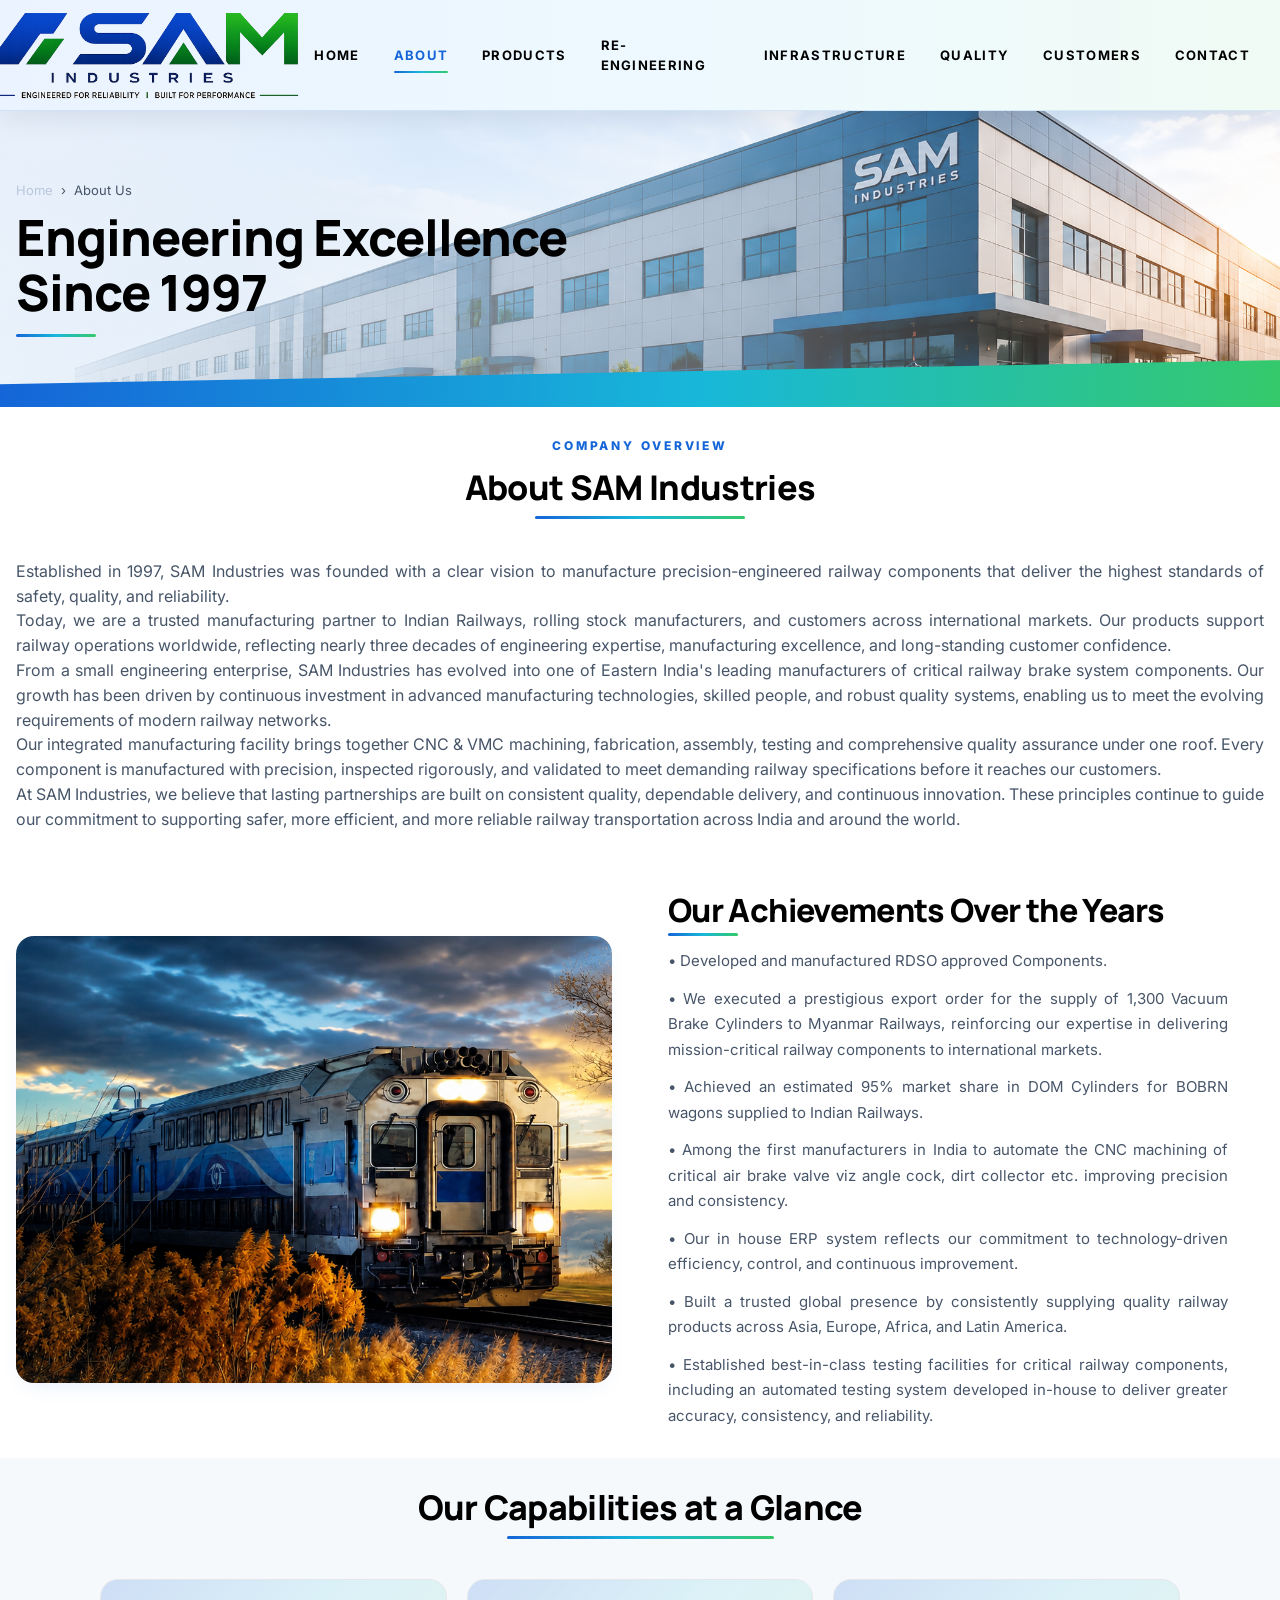
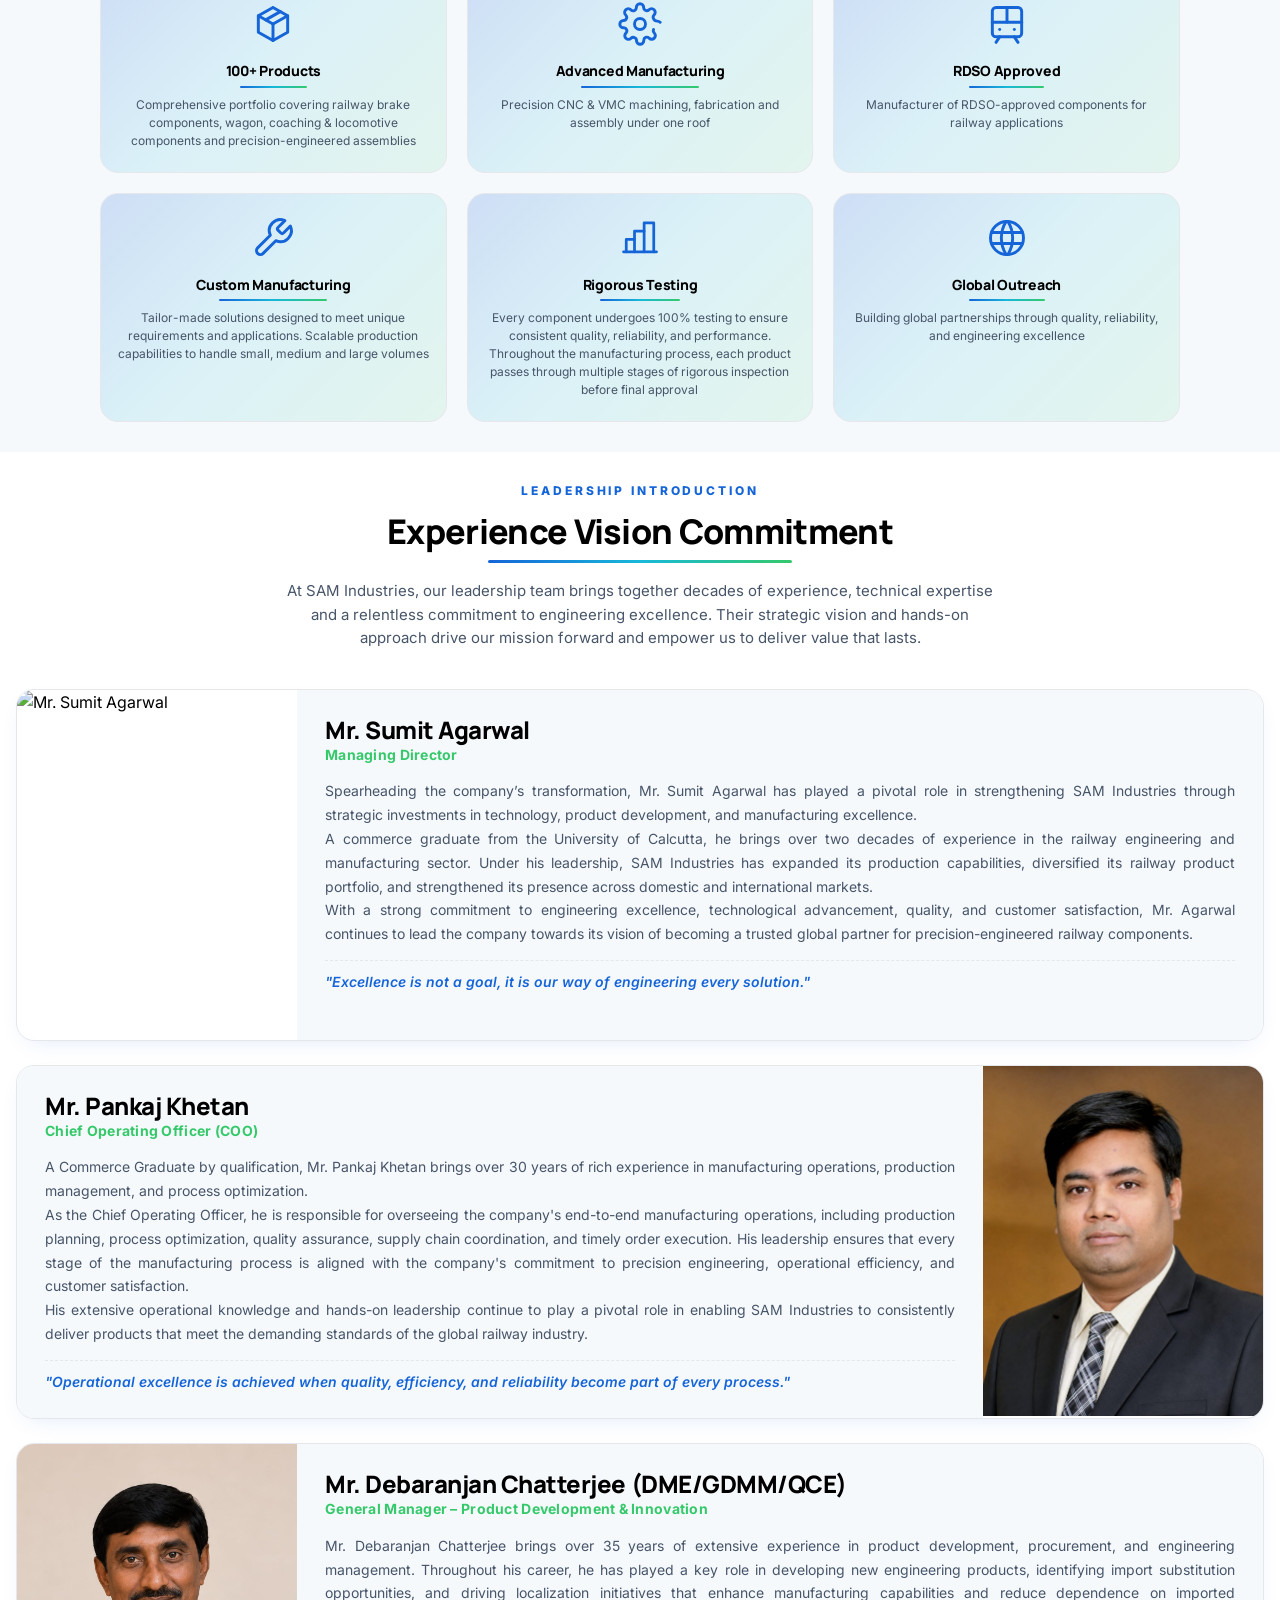
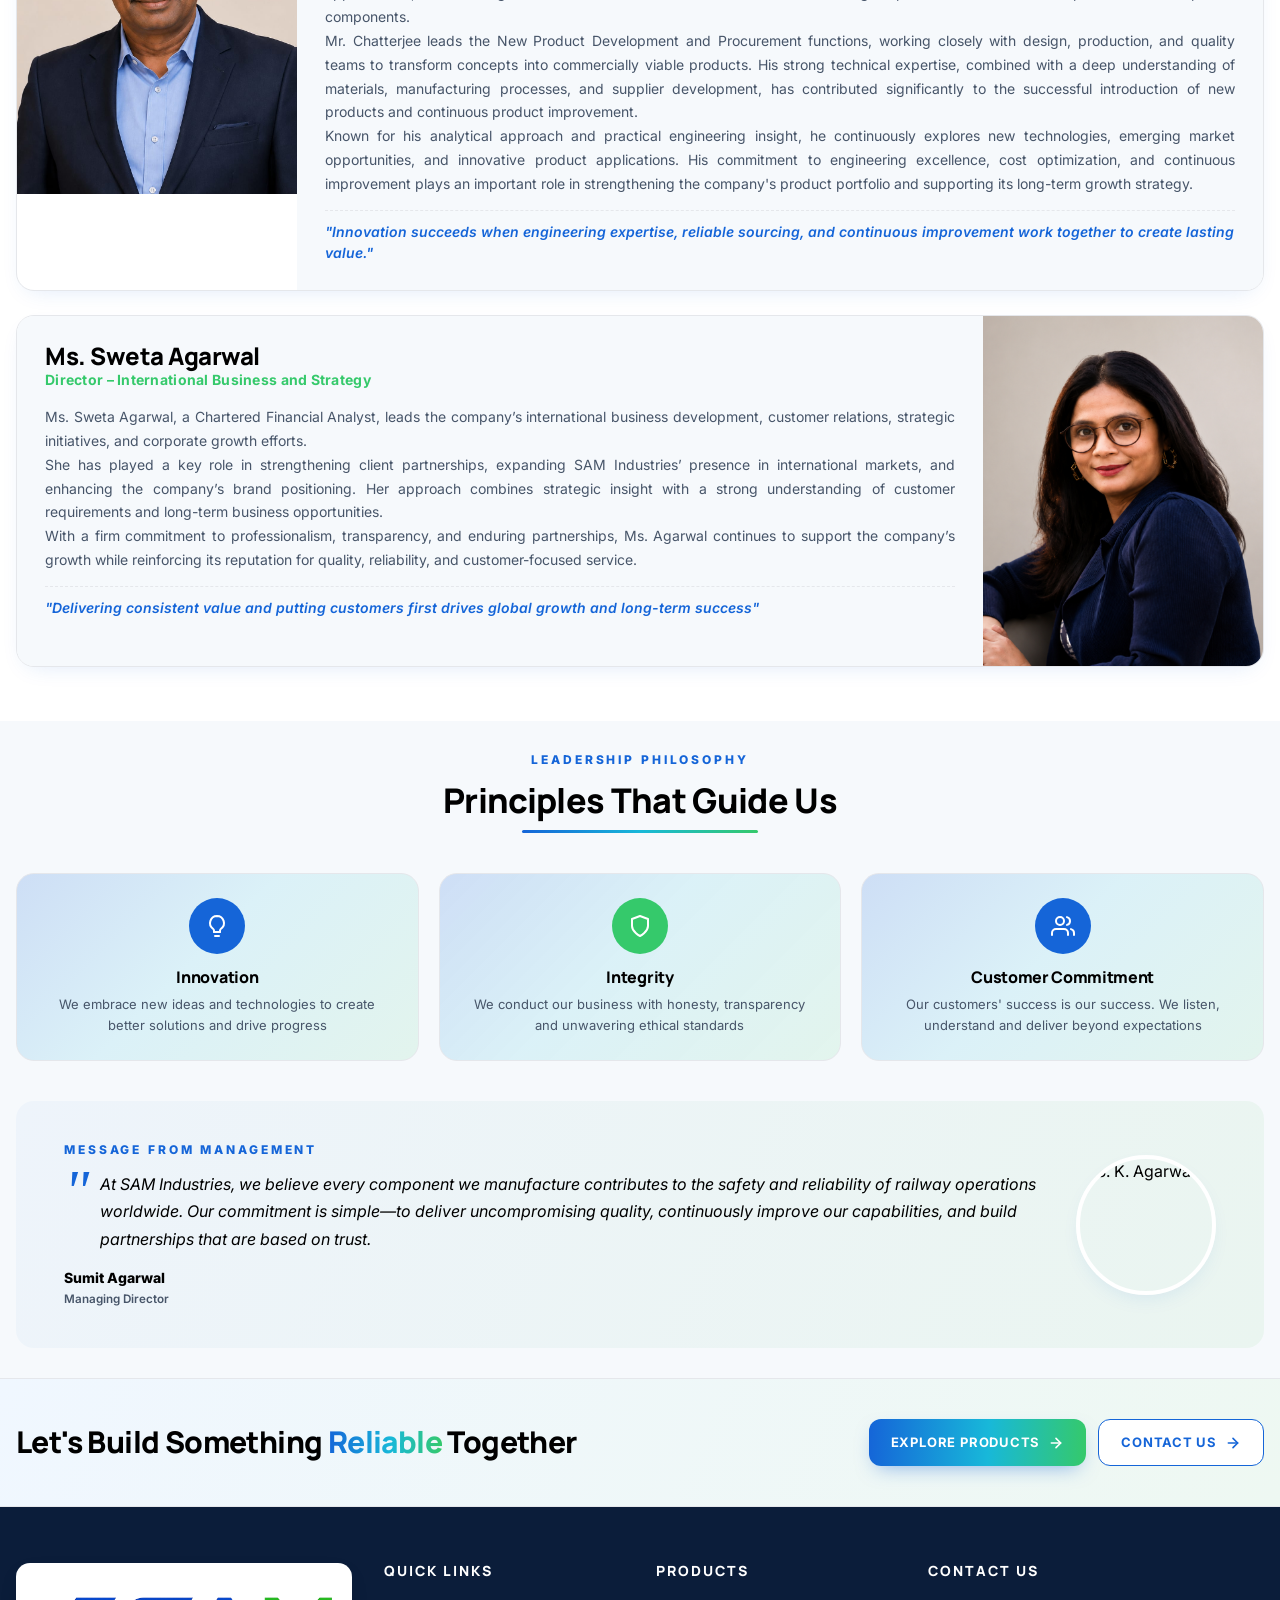
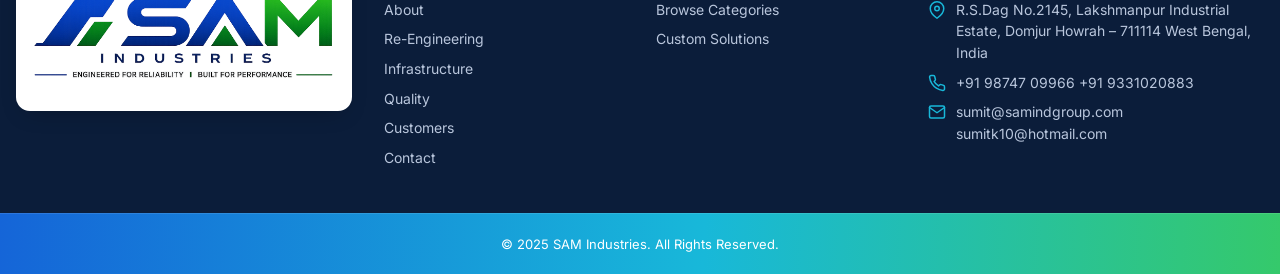
==== commit da76f134: "ui changes in about page" ====
--- a/about.html
+++ b/about.html
@@ -8,44 +8,48 @@
 <link rel="preconnect" href="https://fonts.googleapis.com">
 <link rel="preconnect" href="https://fonts.gstatic.com" crossorigin>
 <link rel="stylesheet" href="https://fonts.googleapis.com/css2?family=Inter:wght@400;500;600;700;800&family=Manrope:wght@500;600;700;800&display=swap">
-<link rel="stylesheet" href="styles.css">
+<link rel="stylesheet" href="styles.css?v=1.0.2">
+<link rel="canonical" href="https://samindgroup.com/about">
+<link rel="icon" href="/favicon.ico" sizes="any">
+<link rel="icon" type="image/png" href="/images/Website%20Other%20pics/SAM%20logo%20final.png">
+<link rel="apple-touch-icon" href="/images/Website%20Other%20pics/SAM%20logo%20final.png">
 </head>
 <body>
 
 <!-- ============ NAVBAR ============ -->
 <nav class="navbar">
   <div class="container nav-inner">
-    <a href="index.html" class="logo brand-logo-nav-wrap"><img src="images/Website Other pics/SAM logo transperent.png" alt="SAM Industries" class="brand-logo-nav"></a>
+    <a href="/" class="logo brand-logo-nav-wrap"><img src="images/Website Other pics/SAM logo transperent.png" alt="SAM Industries" class="brand-logo-nav"></a>
     <div class="nav-menu">
-      <a href="index.html">HOME</a>
-      <a href="about.html" class="active">ABOUT</a>
-      <a href="products.html">PRODUCTS</a>
-      <a href="oem.html">Re-ENGINEERING</a>
-      <a href="infrastructure.html">INFRASTRUCTURE</a>
-      <a href="quality.html">QUALITY</a>
-      <a href="clients.html">CUSTOMERS</a>
-      <a href="contact.html">CONTACT</a>
+      <a href="/">HOME</a>
+      <a href="/about" class="active">ABOUT</a>
+      <a href="/products">PRODUCTS</a>
+      <a href="/re-engineering">Re-ENGINEERING</a>
+      <a href="/infrastructure">INFRASTRUCTURE</a>
+      <a href="/quality">QUALITY</a>
+      <a href="/clients">CUSTOMERS</a>
+      <a href="/contact">CONTACT</a>
     </div>
     <button class="nav-toggle" aria-label="Toggle menu">
       <svg viewBox="0 0 24 24" fill="none" stroke="currentColor" stroke-width="2" stroke-linecap="round" stroke-linejoin="round"><line x1="4" y1="6" x2="20" y2="6"/><line x1="4" y1="12" x2="20" y2="12"/><line x1="4" y1="18" x2="20" y2="18"/></svg>
     </button>
   </div>
   <div class="mobile-menu">
-    <a href="index.html">HOME</a>
-    <a href="about.html" class="active">ABOUT</a>
-    <a href="products.html">PRODUCTS</a>
-    <a href="oem.html">RE-ENGINEERING</a>
-    <a href="infrastructure.html">INFRASTRUCTURE</a>
-    <a href="quality.html">QUALITY</a>
-    <a href="clients.html">CUSTOMERS</a>
-    <a href="contact.html">CONTACT</a>
+    <a href="/">HOME</a>
+    <a href="/about" class="active">ABOUT</a>
+    <a href="/products">PRODUCTS</a>
+    <a href="/re-engineering">RE-ENGINEERING</a>
+    <a href="/infrastructure">INFRASTRUCTURE</a>
+    <a href="/quality">QUALITY</a>
+    <a href="/clients">CUSTOMERS</a>
+    <a href="/contact">CONTACT</a>
   </div>
 </nav>
 <main>
 <section class="page-hero light" style="padding-block:70px">
   <div class="ph-bg"><img src="images/abouthero.png" alt=""></div>
   <div class="container">
-    <div class="breadcrumb"><a href="index.html">Home</a> &nbsp;›&nbsp; About Us</div>
+    <div class="breadcrumb"><a href="/">Home</a> &nbsp;›&nbsp; About Us</div>
     <h1>Engineering Excellence<br>Since 1997</h1>
     <div class="ph-line"></div>
   </div>
@@ -56,8 +60,10 @@
     <!--<div class="split">-->
       <!--<div class="split-img"><img src="https://images.unsplash.com/photo-1504328345606-18bbc8c9d7d1?auto=format&fit=crop&w=1200&q=80" alt="Manufacturing floor"></div>-->
       <div class="about-content">
+        <div class="section-title-wrap">
         <div class="eyebrow">Company Overview</div>
         <h2 class="section-title">About SAM Industries</h2>
+        </div>
         <p>Established in 1997, SAM Industries was founded with a clear vision to manufacture precision-engineered railway components that deliver the highest standards of safety, quality, and reliability.</p>
         <p>Today, we are a trusted manufacturing partner to Indian Railways, rolling stock manufacturers, and customers across international markets. Our products support railway operations worldwide, reflecting nearly three decades of engineering expertise, manufacturing excellence, and long-standing customer confidence.</p>
         <p>From a small engineering enterprise, SAM Industries has evolved into one of Eastern India's leading manufacturers of critical railway brake system components. Our growth has been driven by continuous investment in advanced manufacturing technologies, skilled people, and robust quality systems, enabling us to meet the evolving requirements of modern railway networks.</p>
@@ -254,8 +260,8 @@
       <div>
         <h3 style="font-size:18px;margin-bottom:14px">Let's Build Something Reliable Together</h3>
         <div class="commit-actions">
-          <a href="products.html" class="btn btn-primary">Explore Products<svg class="arrow" viewBox="0 0 24 24" fill="none" stroke="currentColor" stroke-width="2.4" stroke-linecap="round" stroke-linejoin="round"><line x1="5" y1="12" x2="19" y2="12"/><polyline points="12 5 19 12 12 19"/></svg></a>
-          <a href="contact.html" class="btn btn-outline">Contact Us<svg class="arrow" viewBox="0 0 24 24" fill="none" stroke="currentColor" stroke-width="2.4" stroke-linecap="round" stroke-linejoin="round"><line x1="5" y1="12" x2="19" y2="12"/><polyline points="12 5 19 12 12 19"/></svg></a>
+          <a href="/products"" class="btn btn-primary">Explore Products<svg class="arrow" viewBox="0 0 24 24" fill="none" stroke="currentColor" stroke-width="2.4" stroke-linecap="round" stroke-linejoin="round"><line x1="5" y1="12" x2="19" y2="12"/><polyline points="12 5 19 12 12 19"/></svg></a>
+          <a href="/contact" class="btn btn-outline">Contact Us<svg class="arrow" viewBox="0 0 24 24" fill="none" stroke="currentColor" stroke-width="2.4" stroke-linecap="round" stroke-linejoin="round"><line x1="5" y1="12" x2="19" y2="12"/><polyline points="12 5 19 12 12 19"/></svg></a>
         </div>
       </div>
     </div>
@@ -266,9 +272,9 @@
   <div class="container cta-inner">
     <h3>Let's Build Something <span class="text-gradient">Reliable</span> Together</h3>
     <div class="cta-actions">
-      <a href="products.html" class="btn btn-primary">Explore Products
+      <a href="/products" class="btn btn-primary">Explore Products
         <svg class="arrow" viewBox="0 0 24 24" fill="none" stroke="currentColor" stroke-width="2.4" stroke-linecap="round" stroke-linejoin="round"><line x1="5" y1="12" x2="19" y2="12"/><polyline points="12 5 19 12 12 19"/></svg></a>
-      <a href="contact.html" class="btn btn-outline">Contact Us
+      <a href="/contact" class="btn btn-outline">Contact Us
         <svg class="arrow" viewBox="0 0 24 24" fill="none" stroke="currentColor" stroke-width="2.4" stroke-linecap="round" stroke-linejoin="round"><line x1="5" y1="12" x2="19" y2="12"/><polyline points="12 5 19 12 12 19"/></svg></a>
     </div>
   </div>
@@ -286,17 +292,17 @@
       </div>
       <div>
         <h4>Quick Links</h4>
-        <a href="about.html">About</a>
-        <a href="oem.html">Re-Engineering</a>
-        <a href="infrastructure.html">Infrastructure</a>
-        <a href="quality.html">Quality</a>
-        <a href="clients.html">Customers</a>
-        <a href="contact.html">Contact</a>
+        <a href="/about">About</a>
+        <a href="/re-engineering">Re-Engineering</a>
+        <a href="/infrastructure">Infrastructure</a>
+        <a href="/quality">Quality</a>
+        <a href="/clients">Customers</a>
+        <a href="/contact">Contact</a>
       </div>
       <div>
         <h4>Products</h4>
-        <a href="products.html">Browse Categories</a>
-        <a href="oem.html">Custom Solutions</a>
+        <a href="/products">Browse Categories</a>
+        <a href="/re-engineering">Custom Solutions</a>
       </div>
       <div>
         <h4>Contact Us</h4>
@@ -315,4 +321,4 @@
   </div>
   <div class="footer-bottom">© 2025 SAM Industries. All Rights Reserved.</div>
 </footer>
-<script src="script.js"></script></body></html>+<script src="script.js?v=1.0.2"></script></body></html>
--- a/styles.css
+++ b/styles.css
@@ -1105,6 +1105,11 @@
 .form-actions{margin-top:18px;display:flex;flex-wrap:wrap;gap:14px;align-items:center;justify-content:space-between}
 .privacy-note{font-size:12px;color:var(--ink-muted);display:flex;gap:6px;align-items:center;margin-top:12px}
 .privacy-note svg{width:14px;height:14px;color:var(--brand-blue)}
+.form-status{margin-top:14px;padding:12px 16px;border-radius:var(--radius-input);font-size:14px;line-height:1.5;font-weight:500}
+.form-status.success{background:#e6f4ea;color:#137333;border:1px solid #ceead6}
+.form-status.error{background:#fce8e6;color:#c5221f;border:1px solid #fad2cf}
+/* Security: honeypot field — positioned off-screen so bots fill it but humans never see it */
+.hp-field{position:absolute;left:-9999px;top:-9999px;opacity:0;height:0;width:0;overflow:hidden;pointer-events:none}
 
 .map-panel{background:#fff;border:1px solid var(--hairline);border-radius:var(--radius-card);overflow:hidden;min-height:360px;display:flex;flex-direction:column}
 .map-panel iframe{width:100%;flex:1;border:0;min-height:360px}
